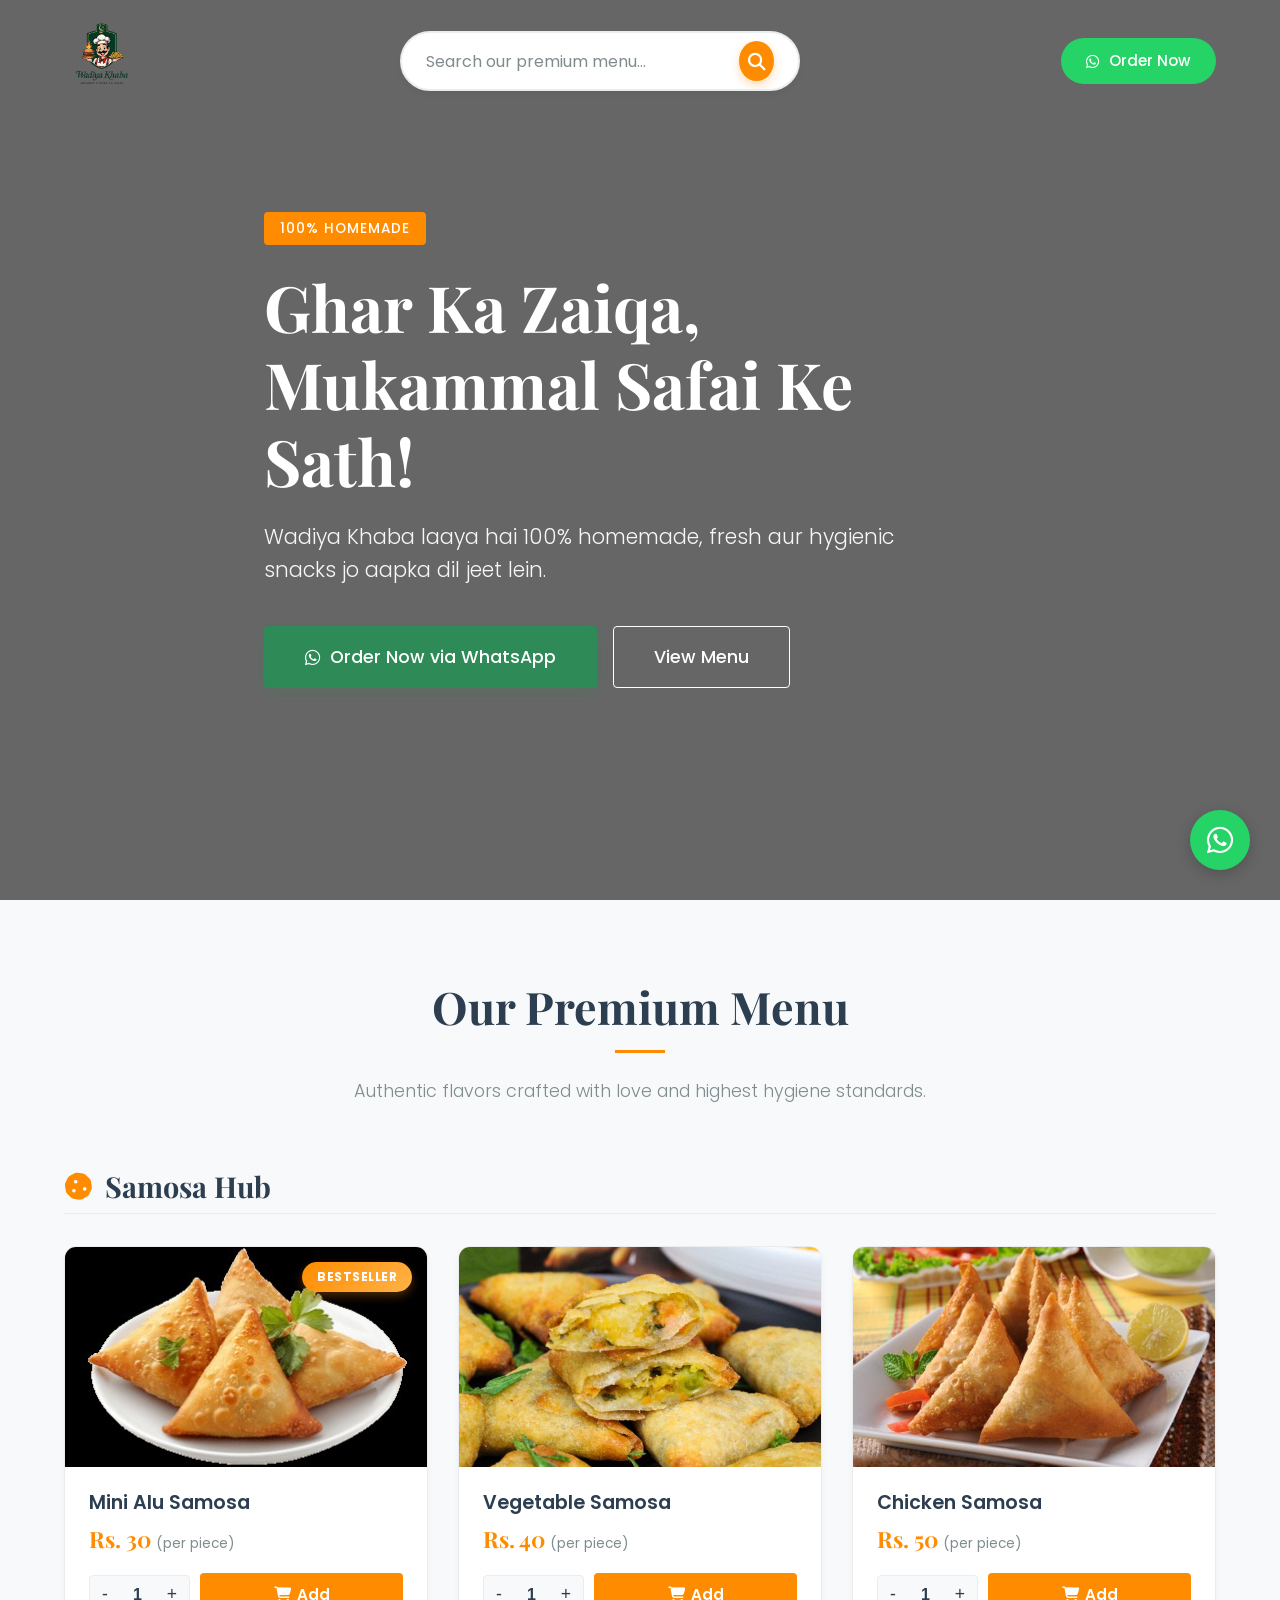
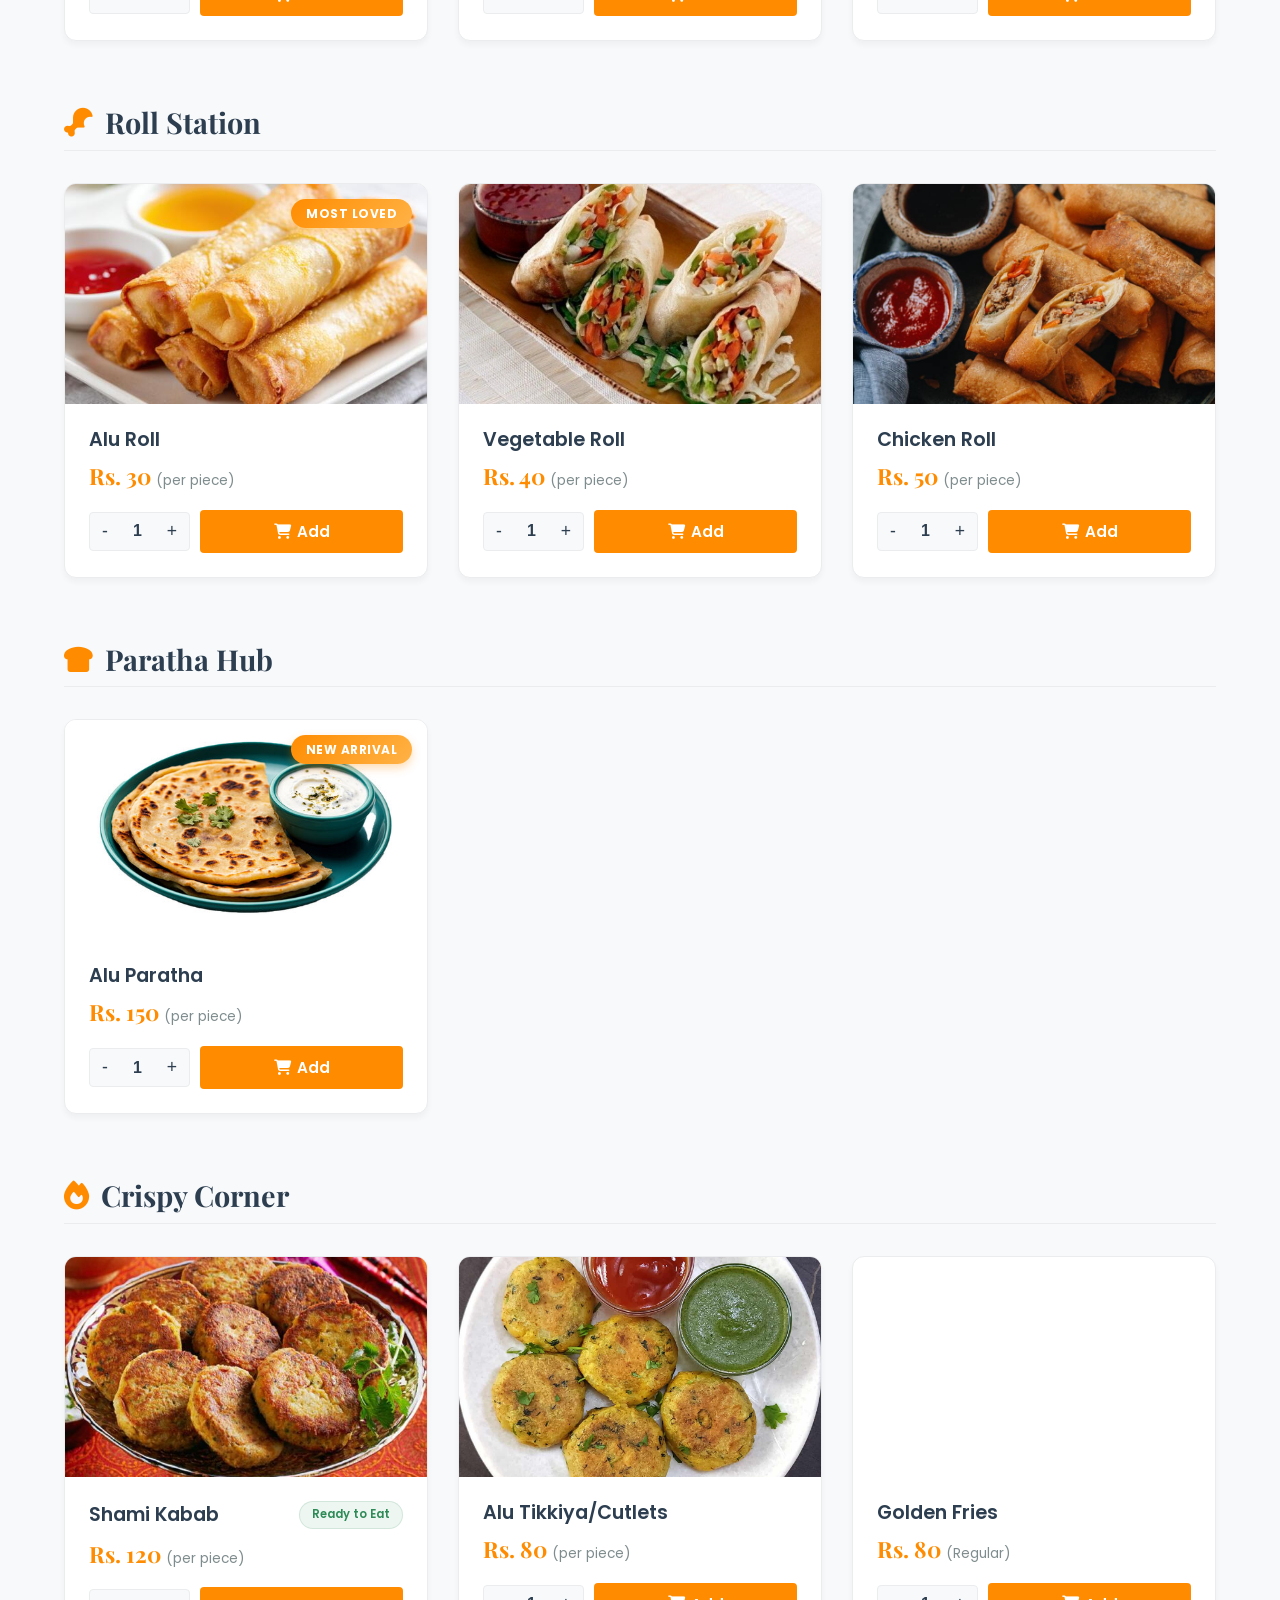
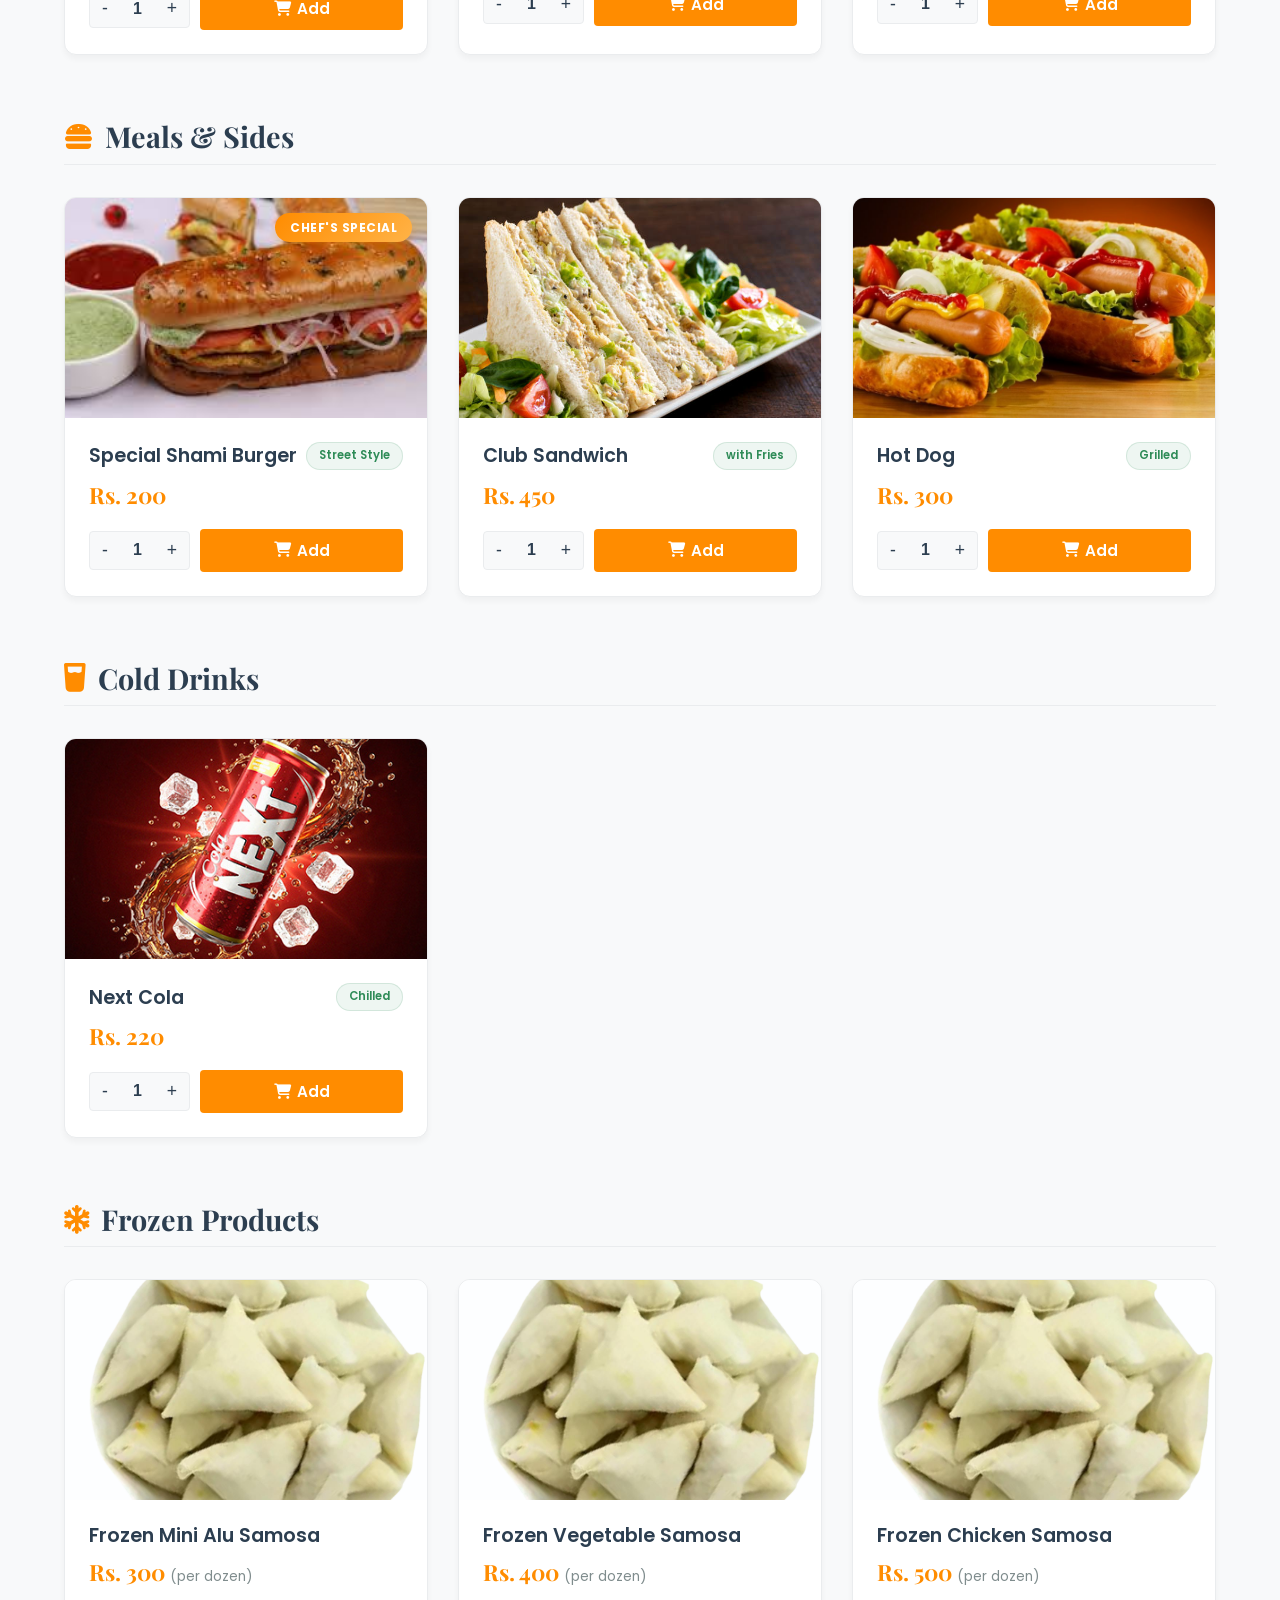
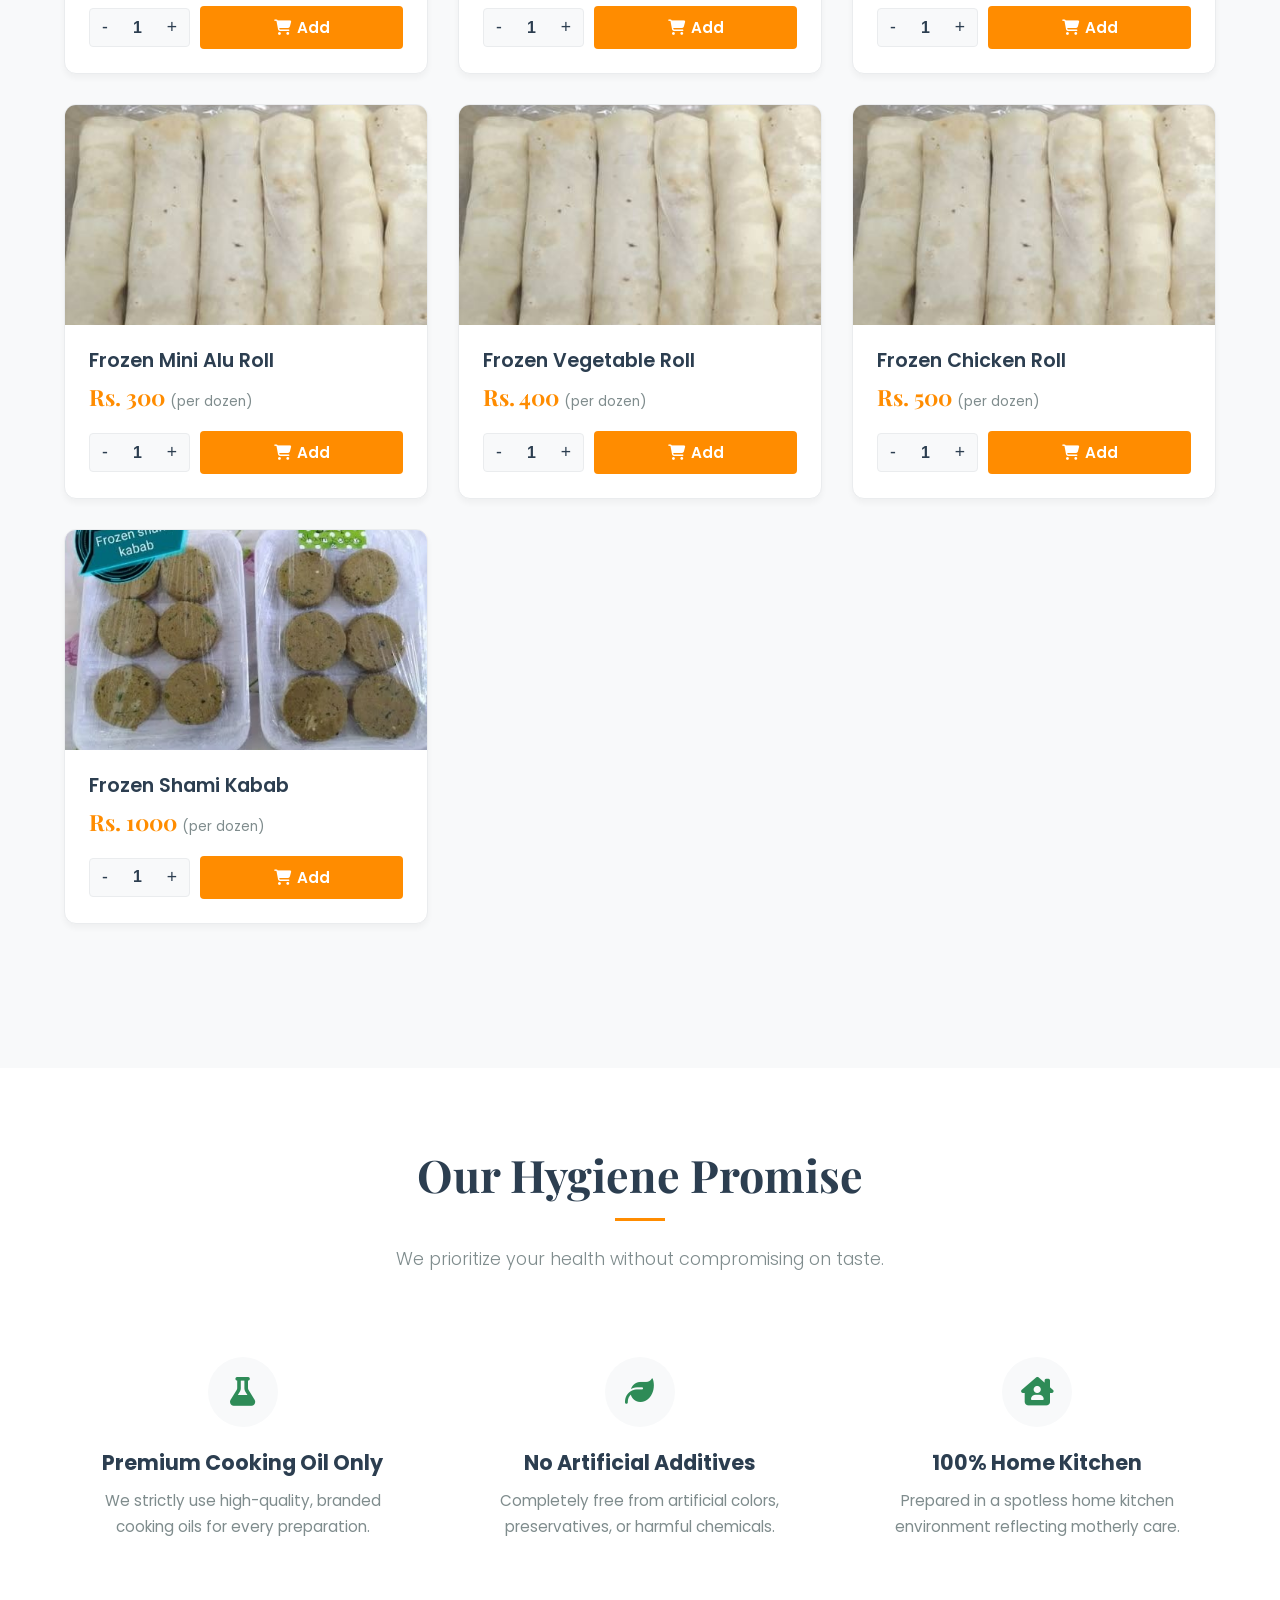
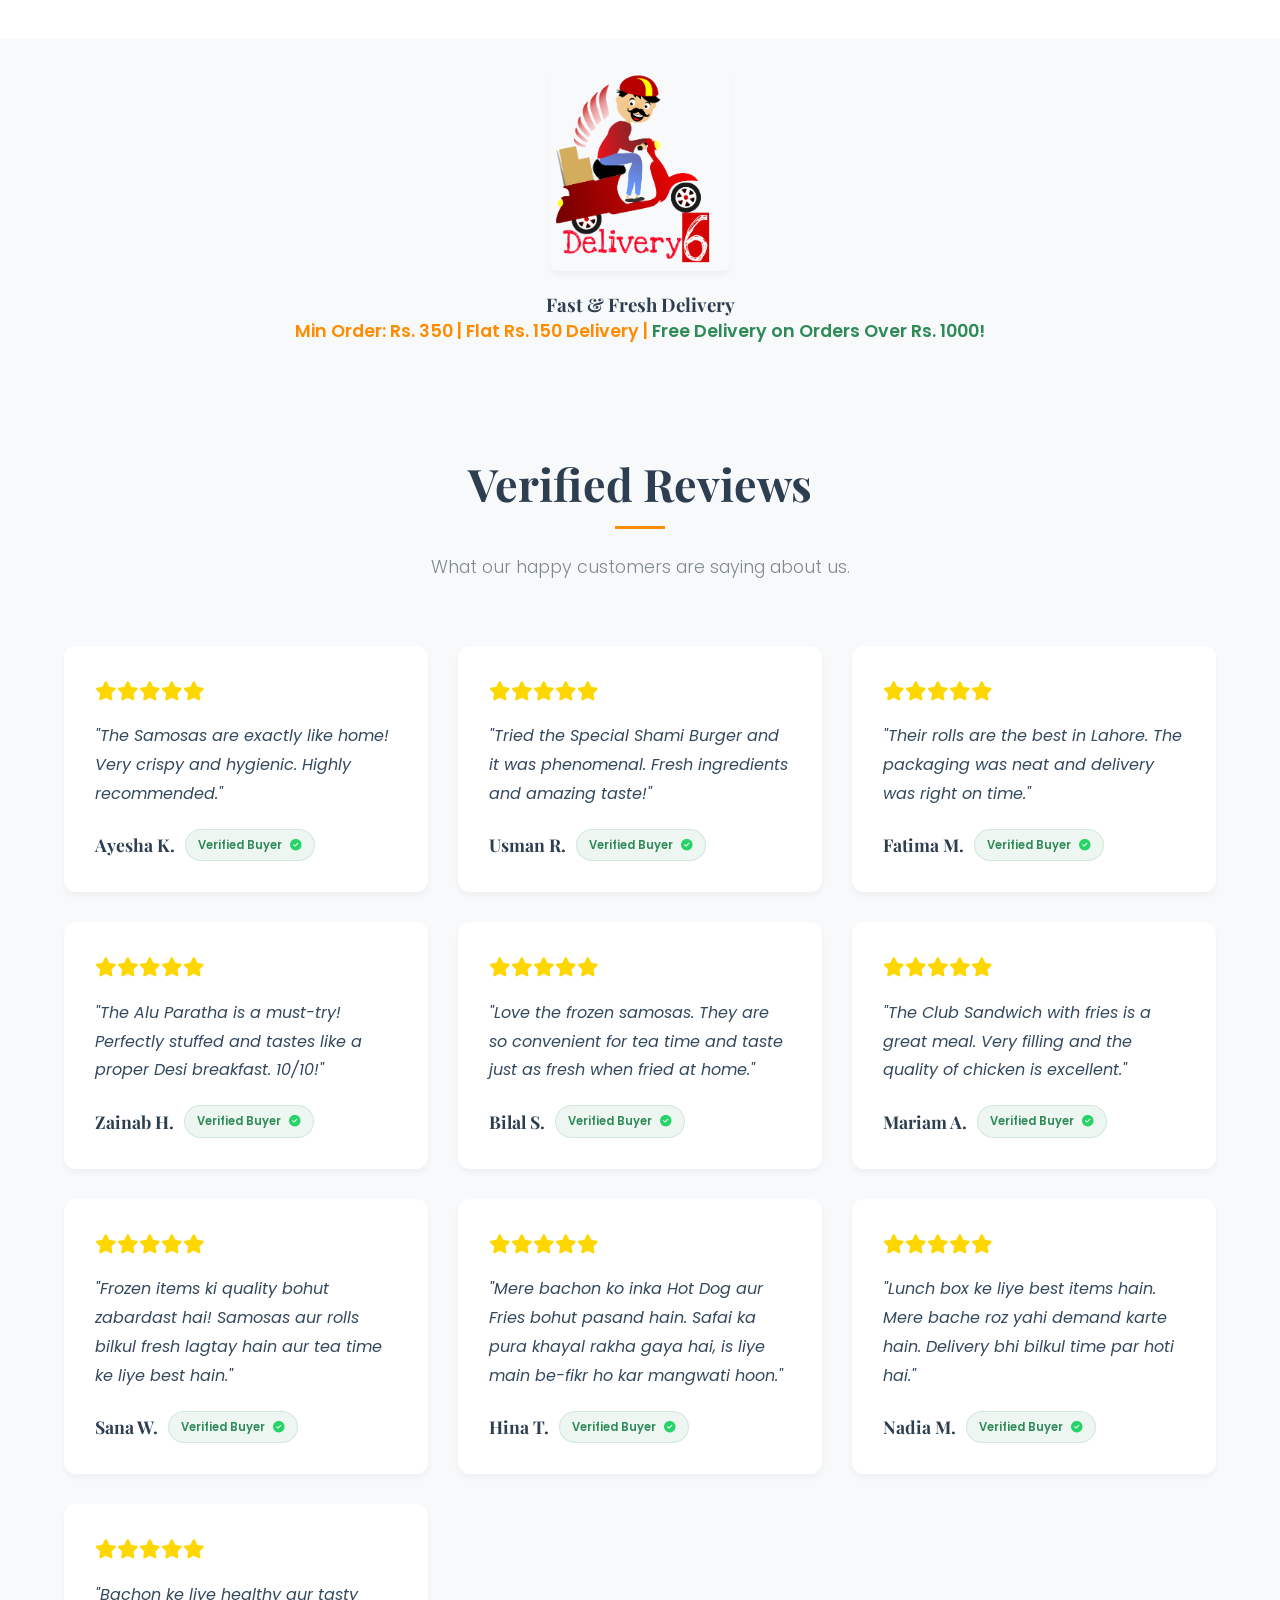
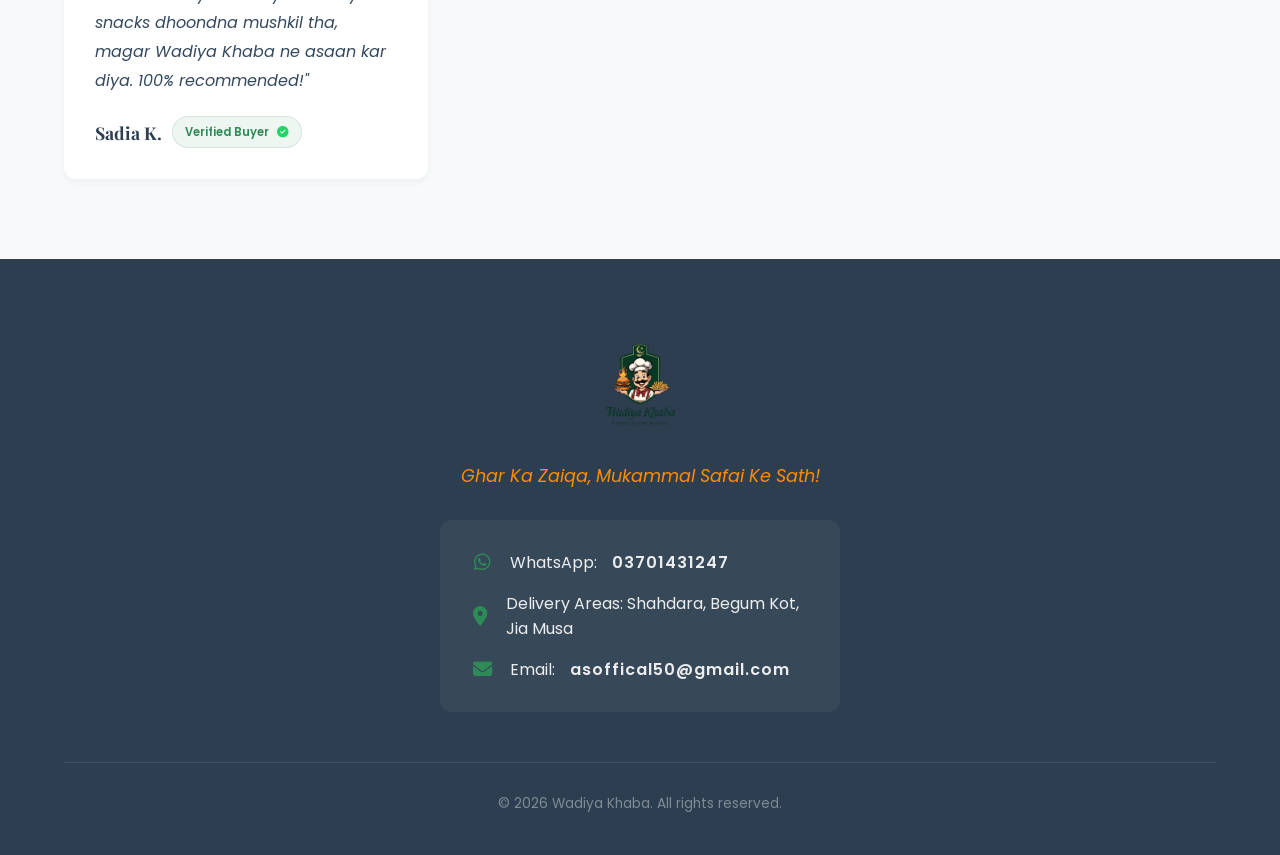
==== index.html @ 37c40127 "Ensure Cold Drinks section is correctly created in all index files" ====
<!DOCTYPE html>
<html lang="en">

<head>
    <meta charset="UTF-8">
    <meta name="viewport" content="width=device-width, initial-scale=1.0">
    <title>Wadiya Khaba - Home of Pure Taste</title>
    <meta name="description"
        content="Wadiya Khaba laaya hai 100% homemade, fresh aur hygienic snacks jo aapka dil jeet lein.">
    <!-- Google Fonts -->
    <link
        href="https://fonts.googleapis.com/css2?family=Playfair+Display:wght@600;700;800&family=Poppins:wght@300;400;500;600&display=swap"
        rel="stylesheet">
    <!-- FontAwesome for Icons -->
    <link rel="stylesheet" href="https://cdnjs.cloudflare.com/ajax/libs/font-awesome/6.4.0/css/all.min.css">
    <!-- Custom CSS -->
    <link rel="stylesheet" href="style.css">
</head>

<body>

    <!-- Header / Navbar -->
    <header class="navbar">
        <div class="container nav-content">
            <div class="logo">
                <!-- Using an img tag for the uploaded logo -->
                <img src="LOGO-removebg-preview.png" alt="Wadiya Khaba Logo" class="logo-img"
                    onerror="this.outerHTML='<h1>Wadiya Khaba</h1>';">
            </div>
            <!-- Professional Search Bar -->
            <form class="search-container" onsubmit="event.preventDefault(); handleSearchSubmit();">
                <input type="text" id="menu-search" placeholder="Search our premium menu..." onkeyup="searchMenu()"
                    required>
                <button type="submit" aria-label="Search and Notify"><i class="fa-solid fa-search"></i></button>
            </form>
            <a href="https://wa.me/923701431247" class="btn-primary nav-btn" target="_blank">
                <i class="fab fa-whatsapp"></i> Order Now
            </a>
        </div>
    </header>

    <!-- 1. Hero Section -->
    <section class="hero">
        <div class="hero-overlay"></div>
        <div class="container hero-content">
            <span class="badge">100% Homemade</span>
            <h1 class="hero-title">Ghar Ka Zaiqa,<br>Mukammal Safai Ke Sath!</h1>
            <p class="hero-subtitle">Wadiya Khaba laaya hai 100% homemade, fresh aur hygienic snacks jo aapka dil jeet
                lein.</p>
            <div class="hero-actions">
                <a href="https://wa.me/923701431247" class="btn-primary btn-large" target="_blank">
                    <i class="fab fa-whatsapp"></i> Order Now via WhatsApp
                </a>
                <a href="#menu" class="btn-secondary btn-large">View Menu</a>
            </div>
        </div>
    </section>

    <!-- 2. The Menu (Grid Style with Live Prices) -->
    <section id="menu" class="menu-section py-large bg-light">
        <div class="container">
            <div class="section-header text-center">
                <h2>Our Premium Menu</h2>
                <div class="divider"></div>
                <p>Authentic flavors crafted with love and highest hygiene standards.</p>
            </div>

            <!-- Samosa Hub -->
            <div class="menu-category">
                <h3 class="category-title"><i class="fa-solid fa-cookie"></i> Samosa Hub</h3>
                <div class="menu-grid">
                    <div class="menu-item-card">
                        <span class="premium-badge">Bestseller</span>
                        <div class="item-img" style="background-image: url('mini-alu-samosa.jpg');">
                        </div>
                        <div class="item-content">
                            <h4>Mini Alu Samosa</h4>
                            <p class="price">Rs. 30 <span class="unit">(per piece)</span></p>
                            <div class="cart-controls">
                                <div class="qty-bar">
                                    <button class="qty-btn" onclick="changeQty('mini-alu-samosa', -1)">-</button>
                                    <input type="text" id="qty-mini-alu-samosa" class="qty-input" value="1" readonly>
                                    <button class="qty-btn" onclick="changeQty('mini-alu-samosa', 1)">+</button>
                                </div>
                                <button class="add-to-cart-btn"
                                    onclick="addToCart('mini-alu-samosa', 'Mini Alu Samosa', 30)"><i
                                        class="fa-solid fa-cart-shopping"></i> Add</button>
                            </div>
                        </div>
                    </div>
                    <div class="menu-item-card">
                        <div class="item-img" style="background-image: url('vegetable-samosa.jpg');">
                        </div>
                        <div class="item-content">
                            <h4>Vegetable Samosa</h4>
                            <p class="price">Rs. 40 <span class="unit">(per piece)</span></p>
                            <div class="cart-controls">
                                <div class="qty-bar">
                                    <button class="qty-btn" onclick="changeQty('vegetable-samosa', -1)">-</button>
                                    <input type="text" id="qty-vegetable-samosa" class="qty-input" value="1" readonly>
                                    <button class="qty-btn" onclick="changeQty('vegetable-samosa', 1)">+</button>
                                </div>
                                <button class="add-to-cart-btn"
                                    onclick="addToCart('vegetable-samosa', 'Vegetable Samosa', 40)"><i
                                        class="fa-solid fa-cart-shopping"></i> Add</button>
                            </div>
                        </div>
                    </div>
                    <div class="menu-item-card">
                        <div class="item-img" style="background-image: url('chicken-samosa.jpg');">
                        </div>
                        <div class="item-content">
                            <h4>Chicken Samosa</h4>
                            <p class="price">Rs. 50 <span class="unit">(per piece)</span></p>
                            <div class="cart-controls">
                                <div class="qty-bar">
                                    <button class="qty-btn" onclick="changeQty('chicken-samosa', -1)">-</button>
                                    <input type="text" id="qty-chicken-samosa" class="qty-input" value="1" readonly>
                                    <button class="qty-btn" onclick="changeQty('chicken-samosa', 1)">+</button>
                                </div>
                                <button class="add-to-cart-btn"
                                    onclick="addToCart('chicken-samosa', 'Chicken Samosa', 50)"><i
                                        class="fa-solid fa-cart-shopping"></i> Add</button>
                            </div>
                        </div>
                    </div>
                </div>
            </div>

            <!-- Roll Station -->
            <div class="menu-category">
                <h3 class="category-title"><i class="fa-solid fa-drumstick-bite"></i> Roll Station</h3>
                <div class="menu-grid">
                    <div class="menu-item-card">
                        <span class="premium-badge">Most Loved</span>
                        <div class="item-img" style="background-image: url('Alu Roll.jpg');">
                        </div>
                        <div class="item-content">
                            <h4>Alu Roll</h4>
                            <p class="price">Rs. 30 <span class="unit">(per piece)</span></p>
                            <div class="cart-controls">
                                <div class="qty-bar">
                                    <button class="qty-btn" onclick="changeQty('alu-roll', -1)">-</button>
                                    <input type="text" id="qty-alu-roll" class="qty-input" value="1" readonly>
                                    <button class="qty-btn" onclick="changeQty('alu-roll', 1)">+</button>
                                </div>
                                <button class="add-to-cart-btn" onclick="addToCart('alu-roll', 'Alu Roll', 30)"><i
                                        class="fa-solid fa-cart-shopping"></i> Add</button>
                            </div>
                        </div>
                    </div>
                    <div class="menu-item-card">
                        <div class="item-img" style="background-image: url('vegetable-roll_9434.jpg');">
                        </div>
                        <div class="item-content">
                            <h4>Vegetable Roll</h4>
                            <p class="price">Rs. 40 <span class="unit">(per piece)</span></p>
                            <div class="cart-controls">
                                <div class="qty-bar">
                                    <button class="qty-btn" onclick="changeQty('vegetable-roll', -1)">-</button>
                                    <input type="text" id="qty-vegetable-roll" class="qty-input" value="1" readonly>
                                    <button class="qty-btn" onclick="changeQty('vegetable-roll', 1)">+</button>
                                </div>
                                <button class="add-to-cart-btn"
                                    onclick="addToCart('vegetable-roll', 'Vegetable Roll', 40)"><i
                                        class="fa-solid fa-cart-shopping"></i> Add</button>
                            </div>
                        </div>
                    </div>
                    <div class="menu-item-card">
                        <div class="item-img" style="background-image: url('230814_Chicken-Egg-Rolls_550.jpg');">
                        </div>
                        <div class="item-content">
                            <h4>Chicken Roll</h4>
                            <p class="price">Rs. 50 <span class="unit">(per piece)</span></p>
                            <div class="cart-controls">
                                <div class="qty-bar">
                                    <button class="qty-btn" onclick="changeQty('chicken-roll', -1)">-</button>
                                    <input type="text" id="qty-chicken-roll" class="qty-input" value="1" readonly>
                                    <button class="qty-btn" onclick="changeQty('chicken-roll', 1)">+</button>
                                </div>
                                <button class="add-to-cart-btn"
                                    onclick="addToCart('chicken-roll', 'Chicken Roll', 50)"><i
                                        class="fa-solid fa-cart-shopping"></i> Add</button>
                            </div>
                        </div>
                    </div>
                </div>
            </div>

            <!-- Paratha Hub -->
            <div class="menu-category">
                <h3 class="category-title"><i class="fa-solid fa-bread-slice"></i> Paratha Hub</h3>
                <div class="menu-grid">
                    <div class="menu-item-card">
                        <span class="premium-badge">New Arrival</span>
                        <div class="item-img" style="background-image: url('alu-paratha.jpg');">
                        </div>
                        <div class="item-content">
                            <h4>Alu Paratha</h4>
                            <p class="price">Rs. 150 <span class="unit">(per piece)</span></p>
                            <div class="cart-controls">
                                <div class="qty-bar">
                                    <button class="qty-btn" onclick="changeQty('alu-paratha', -1)">-</button>
                                    <input type="text" id="qty-alu-paratha" class="qty-input" value="1" readonly>
                                    <button class="qty-btn" onclick="changeQty('alu-paratha', 1)">+</button>
                                </div>
                                <button class="add-to-cart-btn"
                                    onclick="addToCart('alu-paratha', 'Alu Paratha', 150)"><i
                                        class="fa-solid fa-cart-shopping"></i> Add</button>
                            </div>
                        </div>
                    </div>
                </div>
            </div>

            <!-- Crispy Corner -->
            <div class="menu-category">
                <h3 class="category-title"><i class="fa-solid fa-fire"></i> Crispy Corner</h3>
                <div class="menu-grid">
                    <div class="menu-item-card">
                        <div class="item-img" style="background-image: url('Shammi.jpg');">
                        </div>
                        <div class="item-content">
                            <h4>Shami Kabab <span class="badge-small">Ready to Eat</span></h4>
                            <p class="price">Rs. 120 <span class="unit">(per piece)</span></p>
                            <div class="cart-controls">
                                <div class="qty-bar">
                                    <button class="qty-btn" onclick="changeQty('shami-kabab', -1)">-</button>
                                    <input type="text" id="qty-shami-kabab" class="qty-input" value="1" readonly>
                                    <button class="qty-btn" onclick="changeQty('shami-kabab', 1)">+</button>
                                </div>
                                <button class="add-to-cart-btn"
                                    onclick="addToCart('shami-kabab', 'Shami Kabab', 120)"><i
                                        class="fa-solid fa-cart-shopping"></i> Add</button>
                            </div>
                        </div>
                    </div>
                    <div class="menu-item-card">
                        <div class="item-img" style="background-image: url('aloo_tikki_potato_cutlet_recipe.jpg');">
                        </div>
                        <div class="item-content">
                            <h4>Alu Tikkiya/Cutlets</h4>
                            <p class="price">Rs. 80 <span class="unit">(per piece)</span></p>
                            <div class="cart-controls">
                                <div class="qty-bar">
                                    <button class="qty-btn" onclick="changeQty('alu-tikkiya', -1)">-</button>
                                    <input type="text" id="qty-alu-tikkiya" class="qty-input" value="1" readonly>
                                    <button class="qty-btn" onclick="changeQty('alu-tikkiya', 1)">+</button>
                                </div>
                                <button class="add-to-cart-btn" onclick="addToCart('alu-tikkiya', 'Alu Tikkiya', 80)"><i
                                        class="fa-solid fa-cart-shopping"></i> Add</button>
                            </div>
                        </div>
                    </div>
                    <div class="menu-item-card">
                        <div class="item-img"
                            style="background-image: url('https://images.unsplash.com/photo-1576107232684-1279f390859f?w=600&auto=format&fit=crop');">
                        </div>
                        <div class="item-content">
                            <h4>Golden Fries</h4>
                            <p class="price">Rs. 80 <span class="unit">(Regular)</span></p>
                            <div class="cart-controls">
                                <div class="qty-bar">
                                    <button class="qty-btn" onclick="changeQty('golden-fries', -1)">-</button>
                                    <input type="text" id="qty-golden-fries" class="qty-input" value="1" readonly>
                                    <button class="qty-btn" onclick="changeQty('golden-fries', 1)">+</button>
                                </div>
                                <button class="add-to-cart-btn"
                                    onclick="addToCart('golden-fries', 'Golden Fries', 80)"><i
                                        class="fa-solid fa-cart-shopping"></i> Add</button>
                            </div>
                        </div>
                    </div>
                </div>
            </div>

            <!-- Meals & Sides -->
            <div class="menu-category">
                <h3 class="category-title"><i class="fa-solid fa-hamburger"></i> Meals & Sides</h3>
                <div class="menu-grid">
                    <div class="menu-item-card">
                        <span class="premium-badge">Chef's Special</span>
                        <div class="item-img" style="background-image: url('images.jfif');">
                        </div>
                        <div class="item-content">
                            <h4>Special Shami Burger <span class="badge-small">Street Style</span></h4>
                            <p class="price">Rs. 200 <span class="unit"></span></p>
                            <div class="cart-controls">
                                <div class="qty-bar">
                                    <button class="qty-btn" onclick="changeQty('shami-burger', -1)">-</button>
                                    <input type="text" id="qty-shami-burger" class="qty-input" value="1" readonly>
                                    <button class="qty-btn" onclick="changeQty('shami-burger', 1)">+</button>
                                </div>
                                <button class="add-to-cart-btn"
                                    onclick="addToCart('shami-burger', 'Special Shami Burger', 200)"><i
                                        class="fa-solid fa-cart-shopping"></i> Add</button>
                            </div>
                        </div>
                    </div>
                    <div class="menu-item-card">
                        <div class="item-img" style="background-image: url('istockphoto-685523376-612x612.png');">
                        </div>
                        <div class="item-content">
                            <h4>Club Sandwich <span class="badge-small">with Fries</span></h4>
                            <p class="price">Rs. 450 <span class="unit"></span></p>
                            <div class="cart-controls">
                                <div class="qty-bar">
                                    <button class="qty-btn" onclick="changeQty('club-sandwich', -1)">-</button>
                                    <input type="text" id="qty-club-sandwich" class="qty-input" value="1" readonly>
                                    <button class="qty-btn" onclick="changeQty('club-sandwich', 1)">+</button>
                                </div>
                                <button class="add-to-cart-btn"
                                    onclick="addToCart('club-sandwich', 'Club Sandwich', 450)"><i
                                        class="fa-solid fa-cart-shopping"></i> Add</button>
                            </div>
                        </div>
                    </div>
                    <div class="menu-item-card">
                        <div class="item-img" style="background-image: url('hot_dog_preview.png');">
                        </div>
                        <div class="item-content">
                            <h4>Hot Dog <span class="badge-small">Grilled</span></h4>
                            <p class="price">Rs. 300 <span class="unit"></span></p>
                            <div class="cart-controls">
                                <div class="qty-bar">
                                    <button class="qty-btn" onclick="changeQty('hot-dog', -1)">-</button>
                                    <input type="text" id="qty-hot-dog" class="qty-input" value="1" readonly>
                                    <button class="qty-btn" onclick="changeQty('hot-dog', 1)">+</button>
                                </div>
                                <button class="add-to-cart-btn" onclick="addToCart('hot-dog', 'Hot Dog', 300)"><i
                                        class="fa-solid fa-cart-shopping"></i> Add</button>
                            </div>
                        </div>
                    </div>
                </div>
            </div>

            <!-- Cold Drinks Section -->
            <div class="menu-category">
                <h3 class="category-title"><i class="fa-solid fa-glass-water"></i> Cold Drinks</h3>
                <div class="menu-grid">
                    <div class="menu-item-card">
                        <div class="item-img"
                            style="background-image: url('450c6b233460363.Y3JvcCwyMDQ4LDE2MDEsMCwyMjM.jpg');">
                        </div>
                        <div class="item-content">
                            <h4>Next Cola <span class="badge-small">Chilled</span></h4>
                            <p class="price">Rs. 220 <span class="unit"></span></p>
                            <div class="cart-controls">
                                <div class="qty-bar">
                                    <button class="qty-btn" onclick="changeQty('next-cola', -1)">-</button>
                                    <input type="text" id="qty-next-cola" class="qty-input" value="1" readonly>
                                    <button class="qty-btn" onclick="changeQty('next-cola', 1)">+</button>
                                </div>
                                <button class="add-to-cart-btn" onclick="addToCart('next-cola', 'Next Cola', 220)"><i
                                        class="fa-solid fa-cart-shopping"></i> Add</button>
                            </div>
                        </div>
                    </div>
                </div>
            </div>

            <!-- Frozen Products -->
            <div class="menu-category">
                <h3 class="category-title"><i class="fa-solid fa-snowflake"></i> Frozen Products</h3>
                <div class="menu-grid">
                    <!-- Frozen Samosas -->
                    <div class="menu-item-card">
                        <div class="item-img" style="background-image: url('frozen-samosa.png');"></div>
                        <div class="item-content">
                            <h4>Frozen Mini Alu Samosa</h4>
                            <p class="price">Rs. 300 <span class="unit">(per dozen)</span></p>
                            <div class="cart-controls">
                                <div class="qty-bar">
                                    <button class="qty-btn" onclick="changeQty('frozen-alu-samosa', -1)">-</button>
                                    <input type="text" id="qty-frozen-alu-samosa" class="qty-input" value="1" readonly>
                                    <button class="qty-btn" onclick="changeQty('frozen-alu-samosa', 1)">+</button>
                                </div>
                                <button class="add-to-cart-btn"
                                    onclick="addToCart('frozen-alu-samosa', 'Frozen Mini Alu Samosa (12pcs)', 300)"><i
                                        class="fa-solid fa-cart-shopping"></i> Add</button>
                            </div>
                        </div>
                    </div>
                    <div class="menu-item-card">
                        <div class="item-img" style="background-image: url('frozen-samosa.png');"></div>
                        <div class="item-content">
                            <h4>Frozen Vegetable Samosa</h4>
                            <p class="price">Rs. 400 <span class="unit">(per dozen)</span></p>
                            <div class="cart-controls">
                                <div class="qty-bar">
                                    <button class="qty-btn" onclick="changeQty('frozen-veg-samosa', -1)">-</button>
                                    <input type="text" id="qty-frozen-veg-samosa" class="qty-input" value="1" readonly>
                                    <button class="qty-btn" onclick="changeQty('frozen-veg-samosa', 1)">+</button>
                                </div>
                                <button class="add-to-cart-btn"
                                    onclick="addToCart('frozen-veg-samosa', 'Frozen Veg Samosa (12pcs)', 400)"><i
                                        class="fa-solid fa-cart-shopping"></i> Add</button>
                            </div>
                        </div>
                    </div>
                    <div class="menu-item-card">
                        <div class="item-img" style="background-image: url('frozen-samosa.png');"></div>
                        <div class="item-content">
                            <h4>Frozen Chicken Samosa</h4>
                            <p class="price">Rs. 500 <span class="unit">(per dozen)</span></p>
                            <div class="cart-controls">
                                <div class="qty-bar">
                                    <button class="qty-btn" onclick="changeQty('frozen-chk-samosa', -1)">-</button>
                                    <input type="text" id="qty-frozen-chk-samosa" class="qty-input" value="1" readonly>
                                    <button class="qty-btn" onclick="changeQty('frozen-chk-samosa', 1)">+</button>
                                </div>
                                <button class="add-to-cart-btn"
                                    onclick="addToCart('frozen-chk-samosa', 'Frozen Chicken Samosa (12pcs)', 500)"><i
                                        class="fa-solid fa-cart-shopping"></i> Add</button>
                            </div>
                        </div>
                    </div>
                    <!-- Frozen Rolls -->
                    <div class="menu-item-card">
                        <div class="item-img" style="background-image: url('frozen-roll.jpg');"></div>
                        <div class="item-content">
                            <h4>Frozen Mini Alu Roll</h4>
                            <p class="price">Rs. 300 <span class="unit">(per dozen)</span></p>
                            <div class="cart-controls">
                                <div class="qty-bar">
                                    <button class="qty-btn" onclick="changeQty('frozen-alu-roll', -1)">-</button>
                                    <input type="text" id="qty-frozen-alu-roll" class="qty-input" value="1" readonly>
                                    <button class="qty-btn" onclick="changeQty('frozen-alu-roll', 1)">+</button>
                                </div>
                                <button class="add-to-cart-btn"
                                    onclick="addToCart('frozen-alu-roll', 'Frozen Mini Alu Roll (12pcs)', 300)"><i
                                        class="fa-solid fa-cart-shopping"></i> Add</button>
                            </div>
                        </div>
                    </div>
                    <div class="menu-item-card">
                        <div class="item-img" style="background-image: url('frozen-roll.jpg');"></div>
                        <div class="item-content">
                            <h4>Frozen Vegetable Roll</h4>
                            <p class="price">Rs. 400 <span class="unit">(per dozen)</span></p>
                            <div class="cart-controls">
                                <div class="qty-bar">
                                    <button class="qty-btn" onclick="changeQty('frozen-veg-roll', -1)">-</button>
                                    <input type="text" id="qty-frozen-veg-roll" class="qty-input" value="1" readonly>
                                    <button class="qty-btn" onclick="changeQty('frozen-veg-roll', 1)">+</button>
                                </div>
                                <button class="add-to-cart-btn"
                                    onclick="addToCart('frozen-veg-roll', 'Frozen Veg Roll (12pcs)', 400)"><i
                                        class="fa-solid fa-cart-shopping"></i> Add</button>
                            </div>
                        </div>
                    </div>
                    <div class="menu-item-card">
                        <div class="item-img" style="background-image: url('frozen-roll.jpg');"></div>
                        <div class="item-content">
                            <h4>Frozen Chicken Roll</h4>
                            <p class="price">Rs. 500 <span class="unit">(per dozen)</span></p>
                            <div class="cart-controls">
                                <div class="qty-bar">
                                    <button class="qty-btn" onclick="changeQty('frozen-chk-roll', -1)">-</button>
                                    <input type="text" id="qty-frozen-chk-roll" class="qty-input" value="1" readonly>
                                    <button class="qty-btn" onclick="changeQty('frozen-chk-roll', 1)">+</button>
                                </div>
                                <button class="add-to-cart-btn"
                                    onclick="addToCart('frozen-chk-roll', 'Frozen Chicken Roll (12pcs)', 500)"><i
                                        class="fa-solid fa-cart-shopping"></i> Add</button>
                            </div>
                        </div>
                    </div>
                    <!-- Frozen Shami -->
                    <div class="menu-item-card">
                        <div class="item-img" style="background-image: url('frozen-shami.jpg');"></div>
                        <div class="item-content">
                            <h4>Frozen Shami Kabab</h4>
                            <p class="price">Rs. 1000 <span class="unit">(per dozen)</span></p>
                            <div class="cart-controls">
                                <div class="qty-bar">
                                    <button class="qty-btn" onclick="changeQty('frozen-shami', -1)">-</button>
                                    <input type="text" id="qty-frozen-shami" class="qty-input" value="1" readonly>
                                    <button class="qty-btn" onclick="changeQty('frozen-shami', 1)">+</button>
                                </div>
                                <button class="add-to-cart-btn"
                                    onclick="addToCart('frozen-shami', 'Frozen Shami (12pcs)', 1000)"><i
                                        class="fa-solid fa-cart-shopping"></i> Add</button>
                            </div>
                        </div>
                    </div>
                </div>
            </div>

        </div>
    </section>

    <!-- 3. Our Hygiene Promise -->
    <section class="promise-section py-large">
        <div class="container">
            <div class="section-header text-center">
                <h2>Our Hygiene Promise</h2>
                <div class="divider"></div>
                <p>We prioritize your health without compromising on taste.</p>
            </div>

            <div class="features-grid">
                <div class="feature-card">
                    <div class="icon-wrapper">
                        <i class="fa-solid fa-flask"></i>
                    </div>
                    <h3>Premium Cooking Oil Only</h3>
                    <p>We strictly use high-quality, branded cooking oils for every preparation.</p>
                </div>

                <div class="feature-card">
                    <div class="icon-wrapper">
                        <i class="fa-solid fa-leaf"></i>
                    </div>
                    <h3>No Artificial Additives</h3>
                    <p>Completely free from artificial colors, preservatives, or harmful chemicals.</p>
                </div>

                <div class="feature-card">
                    <div class="icon-wrapper">
                        <i class="fa-solid fa-house-chimney-user"></i>
                    </div>
                    <h3>100% Home Kitchen</h3>
                    <p>Prepared in a spotless home kitchen environment reflecting motherly care.</p>
                </div>
            </div>
        </div>
        </div>
    </section>

    <!-- 4. Delivery Policy Banner -->
    <section class="delivery-banner" style="text-align: center; padding: 2rem 0; background: var(--light);">
        <div class="container">
            <img src="delivery6-logo2.png" alt="Delivery Information"
                style="max-width: 100%; max-height: 200px; border-radius: 8px; box-shadow: var(--shadow-sm);">
            <h3 style="margin-top: 15px; color: var(--dark); font-family: var(--font-heading);">Fast & Fresh Delivery
            </h3>
            <p style="color: var(--primary); font-weight: 600; font-size: 1.1rem;">Min Order: Rs. 350 | Flat Rs. 150
                Delivery | <span style="color: var(--accent);">Free Delivery on Orders Over Rs. 1000!</span></p>
        </div>
    </section>

    <!-- 5. Customer Reviews -->
    <section class="reviews-section py-large bg-light">
        <div class="container">
            <div class="section-header text-center">
                <h2>Verified Reviews</h2>
                <div class="divider"></div>
                <p>What our happy customers are saying about us.</p>
            </div>

            <div class="reviews-grid">
                <div class="review-card">
                    <div class="review-stars">
                        <i class="fa-solid fa-star"></i><i class="fa-solid fa-star"></i><i
                            class="fa-solid fa-star"></i><i class="fa-solid fa-star"></i><i
                            class="fa-solid fa-star"></i>
                    </div>
                    <p class="review-text">"The Samosas are exactly like home! Very crispy and hygienic. Highly
                        recommended."</p>
                    <div class="reviewer">
                        <h4>Ayesha K.</h4>
                        <span class="badge-small">Verified Buyer <i class="fa-solid fa-check-circle"></i></span>
                    </div>
                </div>
                <div class="review-card">
                    <div class="review-stars">
                        <i class="fa-solid fa-star"></i><i class="fa-solid fa-star"></i><i
                            class="fa-solid fa-star"></i><i class="fa-solid fa-star"></i><i
                            class="fa-solid fa-star"></i>
                    </div>
                    <p class="review-text">"Tried the Special Shami Burger and it was phenomenal. Fresh ingredients and
                        amazing taste!"</p>
                    <div class="reviewer">
                        <h4>Usman R.</h4>
                        <span class="badge-small">Verified Buyer <i class="fa-solid fa-check-circle"></i></span>
                    </div>
                </div>
                <div class="review-card">
                    <div class="review-stars">
                        <i class="fa-solid fa-star"></i><i class="fa-solid fa-star"></i><i
                            class="fa-solid fa-star"></i><i class="fa-solid fa-star"></i><i
                            class="fa-solid fa-star"></i>
                    </div>
                    <p class="review-text">"Their rolls are the best in Lahore. The packaging was neat and delivery was
                        right on time."</p>
                    <div class="reviewer">
                        <h4>Fatima M.</h4>
                        <span class="badge-small">Verified Buyer <i class="fa-solid fa-check-circle"></i></span>
                    </div>
                </div>
                <!-- New Review 1: Alu Paratha -->
                <div class="review-card">
                    <div class="review-stars">
                        <i class="fa-solid fa-star"></i><i class="fa-solid fa-star"></i><i
                            class="fa-solid fa-star"></i><i class="fa-solid fa-star"></i><i
                            class="fa-solid fa-star"></i>
                    </div>
                    <p class="review-text">"The Alu Paratha is a must-try! Perfectly stuffed and tastes like a proper
                        Desi breakfast. 10/10!"</p>
                    <div class="reviewer">
                        <h4>Zainab H.</h4>
                        <span class="badge-small">Verified Buyer <i class="fa-solid fa-check-circle"></i></span>
                    </div>
                </div>
                <!-- New Review 2: Frozen Products -->
                <div class="review-card">
                    <div class="review-stars">
                        <i class="fa-solid fa-star"></i><i class="fa-solid fa-star"></i><i
                            class="fa-solid fa-star"></i><i class="fa-solid fa-star"></i><i
                            class="fa-solid fa-star"></i>
                    </div>
                    <p class="review-text">"Love the frozen samosas. They are so convenient for tea time and taste just
                        as fresh when fried at home."</p>
                    <div class="reviewer">
                        <h4>Bilal S.</h4>
                        <span class="badge-small">Verified Buyer <i class="fa-solid fa-check-circle"></i></span>
                    </div>
                </div>
                <!-- New Review 3: Club Sandwich -->
                <div class="review-card">
                    <div class="review-stars">
                        <i class="fa-solid fa-star"></i><i class="fa-solid fa-star"></i><i
                            class="fa-solid fa-star"></i><i class="fa-solid fa-star"></i><i
                            class="fa-solid fa-star"></i>
                    </div>
                    <p class="review-text">"The Club Sandwich with fries is a great meal. Very filling and the quality
                        of chicken is excellent."</p>
                    <div class="reviewer">
                        <h4>Mariam A.</h4>
                        <span class="badge-small">Verified Buyer <i class="fa-solid fa-check-circle"></i></span>
                    </div>
                </div>
                <!-- New Review 4: Frozen Items -->
                <div class="review-card">
                    <div class="review-stars">
                        <i class="fa-solid fa-star"></i><i class="fa-solid fa-star"></i><i
                            class="fa-solid fa-star"></i><i class="fa-solid fa-star"></i><i
                            class="fa-solid fa-star"></i>
                    </div>
                    <p class="review-text">"Frozen items ki quality bohut zabardast hai! Samosas aur rolls bilkul fresh
                        lagtay hain aur tea time ke liye best hain."</p>
                    <div class="reviewer">
                        <h4>Sana W.</h4>
                        <span class="badge-small">Verified Buyer <i class="fa-solid fa-check-circle"></i></span>
                    </div>
                </div>
                <!-- New Review 5: Kids Favorite -->
                <div class="review-card">
                    <div class="review-stars">
                        <i class="fa-solid fa-star"></i><i class="fa-solid fa-star"></i><i
                            class="fa-solid fa-star"></i><i class="fa-solid fa-star"></i><i
                            class="fa-solid fa-star"></i>
                    </div>
                    <p class="review-text">"Mere bachon ko inka Hot Dog aur Fries bohut pasand hain. Safai ka pura
                        khayal rakha gaya hai, is liye main be-fikr ho kar mangwati hoon."</p>
                    <div class="reviewer">
                        <h4>Hina T.</h4>
                        <span class="badge-small">Verified Buyer <i class="fa-solid fa-check-circle"></i></span>
                    </div>
                </div>
                <!-- New Review 6: School Lunch -->
                <div class="review-card">
                    <div class="review-stars">
                        <i class="fa-solid fa-star"></i><i class="fa-solid fa-star"></i><i
                            class="fa-solid fa-star"></i><i class="fa-solid fa-star"></i><i
                            class="fa-solid fa-star"></i>
                    </div>
                    <p class="review-text">"Lunch box ke liye best items hain. Mere bache roz yahi demand karte hain.
                        Delivery bhi bilkul time par hoti hai."</p>
                    <div class="reviewer">
                        <h4>Nadia M.</h4>
                        <span class="badge-small">Verified Buyer <i class="fa-solid fa-check-circle"></i></span>
                    </div>
                </div>
                <!-- New Review 7: Healthy Snack -->
                <div class="review-card">
                    <div class="review-stars">
                        <i class="fa-solid fa-star"></i><i class="fa-solid fa-star"></i><i
                            class="fa-solid fa-star"></i><i class="fa-solid fa-star"></i><i
                            class="fa-solid fa-star"></i>
                    </div>
                    <p class="review-text">"Bachon ke liye healthy aur tasty snacks dhoondna mushkil tha, magar Wadiya
                        Khaba ne asaan kar diya. 100% recommended!"</p>
                    <div class="reviewer">
                        <h4>Sadia K.</h4>
                        <span class="badge-small">Verified Buyer <i class="fa-solid fa-check-circle"></i></span>
                    </div>
                </div>
            </div>
        </div>
    </section>

    <!-- Footer -->
    <footer class="footer">
        <div class="container text-center">
            <!-- Using an img tag for the uploaded logo in footer too -->
            <img src="LOGO-removebg-preview.png" alt="Wadiya Khaba Logo" class="footer-logo"
                onerror="this.outerHTML='<h3 class=\'footer-brand\'>Wadiya Khaba</h3>';">
            <p class="footer-tagline">Ghar Ka Zaiqa, Mukammal Safai Ke Sath!</p>

            <div class="contact-info mt-4">
                <p><i class="fab fa-whatsapp"></i> WhatsApp: <a href="https://wa.me/923701431247"
                        class="footer-link">03701431247</a></p>
                <p><i class="fa-solid fa-location-dot"></i> Delivery Areas: Shahdara, Begum Kot, Jia Musa</p>
                <p><i class="fa-solid fa-envelope"></i> Email: <a href="mailto:asoffical50@gmail.com"
                        class="footer-link">asoffical50@gmail.com</a></p>
            </div>

            <p class="copyright mt-4">&copy; 2026 Wadiya Khaba. All rights reserved.</p>
        </div>
    </footer>

    <!-- Floating WhatsApp Button -->
    <a href="https://wa.me/923701431247" class="float-wa" target="_blank" title="Order on WhatsApp">
        <i class="fab fa-whatsapp my-float"></i>
    </a>

    <!-- Floating Cart Bar -->
    <div id="cart-floating-bar" class="cart-floating-bar" style="display: none;" onclick="toggleCart()">
        <div class="cart-info">
            <i class="fa-solid fa-cart-shopping"></i>
            <span id="cart-count">0 Items</span>
            <span class="cart-divider">|</span>
            <span id="cart-total" class="cart-total-price">Rs. 0</span>
        </div>
        <button class="btn-view-cart">View Cart <i class="fa-solid fa-chevron-up"></i></button>
    </div>

    <!-- Cart Drawer -->
    <div id="cart-overlay" class="cart-overlay" onclick="toggleCart()"></div>
    <div id="cart-drawer" class="cart-drawer">
        <div class="cart-drawer-header">
            <h3>Your Cart</h3>
            <button class="close-cart" onclick="toggleCart()">&times;</button>
        </div>
        <div id="cart-items-container" class="cart-items-container">
            <!-- Items will be injected here -->
            <p class="empty-cart-msg">Your cart is empty.</p>
        </div>
        <div class="cart-drawer-footer">
            <div class="cart-summary">
                <div class="summary-line">
                    <span>Subtotal:</span>
                    <span id="drawer-subtotal">Rs. 0</span>
                </div>
                <div class="summary-line">
                    <span>Delivery Charge:</span>
                    <span id="drawer-delivery">Rs. 0</span>
                </div>
                <div class="summary-line total">
                    <span>Grand Total:</span>
                    <span id="drawer-total">Rs. 0</span>
                </div>
            </div>
            <button class="btn-checkout-final" onclick="checkoutWhatsApp()">
                Checkout on WhatsApp <i class="fab fa-whatsapp"></i>
            </button>
        </div>
    </div>

    <!-- Interactive JS -->
    <script src="script.js"></script>
</body>

</html>
---- style.css ----
/* ==================================
   VARIABLES & DESIGN TOKENS
================================== */
:root {
    /* Updated Colors */
    --primary: #FF8C00;
    /* Soft Orange */
    --primary-hover: #e67e00;
    --accent: #2E8B57;
    /* Leaf Green */
    --accent-hover: #267347;

    --dark: #2C3E50;
    --text-main: #34495E;
    --text-muted: #7F8C8D;

    --light: #F8F9FA;
    --white: #FFFFFF;
    --border: #EAECEE;

    /* Typography */
    --font-heading: 'Playfair Display', serif;
    --font-body: 'Poppins', sans-serif;

    /* Spacing */
    --sp-xs: 0.5rem;
    --sp-sm: 1rem;
    --sp-md: 2rem;
    --sp-lg: 5rem;

    /* Effects - Minimalist */
    --shadow-sm: 0 4px 6px rgba(0, 0, 0, 0.04);
    --shadow-md: 0 10px 20px rgba(0, 0, 0, 0.06);
    --shadow-hover: 0 15px 30px rgba(46, 139, 87, 0.1);
    --transition: all 0.3s cubic-bezier(0.25, 0.8, 0.25, 1);
    --radius-sm: 8px;
    --radius-md: 12px;
}

/* ==================================
   RESET & GLOBAL
================================== */
* {
    margin: 0;
    padding: 0;
    box-sizing: border-box;
}

html {
    scroll-behavior: smooth;
}

body {
    font-family: var(--font-body);
    font-size: 16px;
    line-height: 1.6;
    color: var(--text-main);
    background-color: var(--white);
    overflow-x: hidden;
}

h1,
h2,
h3,
h4,
h5,
h6 {
    font-family: var(--font-heading);
    color: var(--dark);
    line-height: 1.2;
}

a {
    text-decoration: none;
    color: inherit;
    transition: var(--transition);
}

.container {
    max-width: 1200px;
    margin: 0 auto;
    padding: 0 24px;
}

.text-center {
    text-align: center;
}

.mt-4 {
    margin-top: 2rem;
}

.py-large {
    padding: var(--sp-lg) 0;
}

.bg-light {
    background-color: var(--light);
}

/* Buttons */
.btn-primary,
.btn-secondary {
    display: inline-flex;
    align-items: center;
    justify-content: center;
    gap: 10px;
    padding: 14px 32px;
    border-radius: 4px;
    /* Minimalist modern sharp edges */
    font-weight: 500;
    font-size: 1rem;
    cursor: pointer;
    transition: var(--transition);
    border: 1px solid transparent;
}

.btn-primary {
    background-color: var(--accent);
    color: var(--white);
    box-shadow: 0 4px 15px rgba(46, 139, 87, 0.2);
}

.btn-primary:hover {
    background-color: var(--accent-hover);
    transform: translateY(-2px);
    box-shadow: 0 6px 20px rgba(46, 139, 87, 0.3);
    color: var(--white);
}

.btn-secondary {
    background-color: transparent;
    color: var(--white);
    border-color: var(--white);
}

.btn-secondary:hover {
    background-color: var(--white);
    color: var(--dark);
}

.btn-large {
    padding: 16px 40px;
    font-size: 1.1rem;
}

/* Section Common */
.section-header {
    margin-bottom: 4rem;
}

.section-header h2 {
    font-size: 2.8rem;
    margin-bottom: 1rem;
    color: var(--dark);
}

.divider {
    height: 3px;
    width: 50px;
    background-color: var(--primary);
    margin: 0 auto 1.5rem auto;
}

.section-header p {
    color: var(--text-muted);
    font-size: 1.1rem;
    max-width: 600px;
    margin: 0 auto;
    font-weight: 300;
}

/* ==================================
   HEADER / NAVBAR
================================== */
.navbar {
    position: fixed;
    top: 0;
    left: 0;
    width: 100%;
    z-index: 1000;
    padding: 20px 0;
    transition: var(--transition);
    background-color: transparent;
}

.navbar.scrolled {
    background-color: rgba(255, 255, 255, 0.98);
    padding: 12px 0;
    box-shadow: var(--shadow-sm);
}

.nav-content {
    display: flex;
    justify-content: space-between;
    align-items: center;
    flex-wrap: wrap;
}

.logo-img {
    height: 75px;
    object-fit: contain;
    transition: var(--transition);
}

.navbar.scrolled .logo-img {
    height: 60px;
}

/* Fallback heading if image fails */
.logo h1 {
    font-size: 1.8rem;
    color: var(--white);
    transition: color 0.3s;
}

.navbar.scrolled .logo h1 {
    color: var(--accent);
}

.nav-btn {
    padding: 10px 24px;
    font-size: 0.95rem;
    border-radius: 50px;
    /* Pill shape for navbar */
    background: #25D366;
    /* Standard WA green overriding primary */
    box-shadow: none;
}

.nav-btn:hover {
    background: #1fae51;
}

/* ==================================
   1. HERO SECTION
================================== */
.hero {
    position: relative;
    height: 100vh;
    min-height: 500px;
    display: flex;
    align-items: center;
    background-image: url('https://images.unsplash.com/photo-1541592106381-b31e9677c0e5?q=80&w=2000&auto=format&fit=crop');
    background-size: cover;
    background-position: center;
    background-attachment: fixed;
}

.hero-overlay {
    position: absolute;
    top: 0;
    left: 0;
    right: 0;
    bottom: 0;
    background: rgba(0, 0, 0, 0.6);
}

.hero-content {
    position: relative;
    z-index: 1;
    max-width: 800px;
    color: var(--white);
}

.badge {
    display: inline-block;
    padding: 6px 16px;
    background-color: var(--primary);
    color: var(--white);
    border-radius: 4px;
    font-weight: 500;
    font-size: 0.85rem;
    margin-bottom: 24px;
    text-transform: uppercase;
    letter-spacing: 1px;
}

.hero-title {
    font-size: 4rem;
    color: var(--white);
    margin-bottom: 20px;
}

.hero-subtitle {
    font-size: 1.3rem;
    margin-bottom: 40px;
    opacity: 0.95;
    max-width: 650px;
    font-weight: 300;
}

.hero-actions {
    display: flex;
    gap: 16px;
    flex-wrap: wrap;
}

/* ==================================
   2. MENU SECTION (Minimalist Grid)
================================== */
.menu-category {
    margin-bottom: 4rem;
}

.category-title {
    font-size: 1.8rem;
    color: var(--dark);
    margin-bottom: 2rem;
    display: flex;
    align-items: center;
    gap: 12px;
    border-bottom: 1px solid var(--border);
    padding-bottom: 10px;
}

.category-title i {
    color: var(--primary);
}

.menu-grid {
    display: grid;
    grid-template-columns: repeat(auto-fill, minmax(300px, 1fr));
    gap: 30px;
}

.menu-item-card {
    background: var(--white);
    border-radius: var(--radius-md);
    overflow: hidden;
    box-shadow: var(--shadow-sm);
    transition: all 0.4s cubic-bezier(0.165, 0.84, 0.44, 1);
    border: 1px solid var(--border);
    position: relative;
}

.menu-item-card:hover {
    transform: translateY(-8px);
    box-shadow: 0 20px 40px rgba(0, 0, 0, 0.08);
    border-color: var(--primary);
}

.item-img {
    height: 220px;
    background-size: cover;
    background-position: center;
    position: relative;
    transition: var(--transition);
}

.menu-item-card:hover .item-img {
    transform: scale(1.05);
}

.item-content {
    padding: 24px;
}

.item-content h4 {
    font-size: 1.2rem;
    font-family: var(--font-body);
    font-weight: 600;
    color: var(--dark);
    margin-bottom: 8px;
    display: flex;
    justify-content: space-between;
    align-items: center;
}

.badge-small {
    font-size: 0.72rem;
    background: rgba(46, 139, 87, 0.08);
    color: var(--accent);
    padding: 6px 12px;
    border-radius: 50px;
    font-weight: 600;
    border: 1px solid rgba(46, 139, 87, 0.15);
}

.premium-badge {
    position: absolute;
    top: 15px;
    right: 15px;
    background: linear-gradient(135deg, var(--primary), #FFB347);
    color: white;
    padding: 5px 15px;
    border-radius: 50px;
    font-size: 0.75rem;
    font-weight: 700;
    z-index: 10;
    box-shadow: 0 4px 10px rgba(255, 140, 0, 0.3);
    text-transform: uppercase;
    letter-spacing: 0.5px;
    animation: pulse-glow 2s infinite;
}

@keyframes pulse-glow {
    0% {
        box-shadow: 0 0 0 0 rgba(255, 140, 0, 0.4);
    }

    70% {
        box-shadow: 0 0 0 10px rgba(255, 140, 0, 0);
    }

    100% {
        box-shadow: 0 0 0 0 rgba(255, 140, 0, 0);
    }
}

.price {
    font-family: var(--font-heading);
    font-size: 1.4rem;
    color: var(--primary);
    font-weight: 700;
}

.price .unit {
    font-family: var(--font-body);
    font-size: 0.85rem;
    color: var(--text-muted);
    font-weight: 400;
}

/* ==================================
   3. HYGIENE PROMISE
================================== */
.promise-section {
    background-color: var(--white);
}

.features-grid {
    display: grid;
    grid-template-columns: repeat(auto-fit, minmax(300px, 1fr));
    gap: 40px;
}

.feature-card {
    text-align: center;
    padding: 20px;
}

.icon-wrapper {
    width: 70px;
    height: 70px;
    background: var(--light);
    color: var(--accent);
    border-radius: 50%;
    display: flex;
    align-items: center;
    justify-content: center;
    font-size: 1.8rem;
    margin: 0 auto 24px auto;
    transition: var(--transition);
}

.feature-card:hover .icon-wrapper {
    background: var(--accent);
    color: var(--white);
    transform: scale(1.1);
}

.feature-card h3 {
    font-size: 1.3rem;
    margin-bottom: 12px;
    font-family: var(--font-body);
}

.feature-card p {
    color: var(--text-muted);
    font-size: 0.95rem;
    line-height: 1.7;
}

/* ==================================
   FOOTER
================================== */
.footer {
    background: var(--dark);
    color: var(--white);
    padding: 80px 0 40px;
}

.footer-logo {
    height: 100px;
    object-fit: contain;
    margin-bottom: 15px;
}

.footer-brand {
    font-size: 2.2rem;
    color: var(--white);
    margin-bottom: 15px;
}

.footer-tagline {
    color: var(--primary);
    font-style: italic;
    font-size: 1.1rem;
    margin-bottom: 30px;
}

.contact-info {
    max-width: 400px;
    margin: 0 auto;
    text-align: left;
    background: rgba(255, 255, 255, 0.05);
    padding: 30px;
    border-radius: var(--radius-md);
}

.contact-info p {
    margin-bottom: 15px;
    display: flex;
    align-items: center;
    gap: 15px;
    color: rgba(255, 255, 255, 0.9);
}

.contact-info p:last-child {
    margin-bottom: 0;
}

.contact-info i {
    color: var(--accent);
    font-size: 1.2rem;
    width: 25px;
    text-align: center;
}

.footer-link {
    font-weight: 600;
    letter-spacing: 1px;
}

.footer-link:hover {
    color: var(--primary);
}

.copyright {
    font-size: 0.85rem;
    color: rgba(255, 255, 255, 0.4);
    border-top: 1px solid rgba(255, 255, 255, 0.1);
    padding-top: 30px;
    margin-top: 50px;
}

/* ==================================
   FLOATING WHATSAPP BUTTON
================================== */
.float-wa {
    position: fixed;
    width: 60px;
    height: 60px;
    bottom: 30px;
    right: 30px;
    background-color: #25d366;
    color: #FFF;
    border-radius: 50px;
    text-align: center;
    font-size: 30px;
    box-shadow: 0px 4px 15px rgba(0, 0, 0, 0.2);
    z-index: 1000;
    transition: var(--transition);
    display: flex;
    align-items: center;
    justify-content: center;
}

.float-wa:hover {
    background-color: #128C7E;
    transform: translateY(-5px) scale(1.05);
    box-shadow: 0px 8px 25px rgba(37, 211, 102, 0.4);
    color: var(--white);
}

/* ==================================
   RESPONSIVE
================================== */
@media (max-width: 768px) {
    .container {
        padding: 0 16px;
    }

    .py-large {
        padding: 3.5rem 0;
    }

    .hero-title {
        font-size: 2.6rem;
        line-height: 1.2;
    }

    .hero-subtitle {
        font-size: 1.1rem;
        margin-bottom: 30px;
    }

    .navbar {
        padding: 15px 0;
    }

    .navbar.scrolled {
        padding: 10px 0;
    }

    .logo-img {
        max-width: 130px;
        height: 45px;
    }

    .navbar.scrolled .logo-img {
        height: 38px;
    }

    .nav-btn {
        padding: 8px 16px;
        font-size: 0.85rem;
    }

    .section-header {
        margin-bottom: 2.5rem;
    }

    .section-header h2 {
        font-size: 2.2rem;
    }

    .category-title {
        font-size: 1.5rem;
        margin-bottom: 1.5rem;
    }

    .menu-grid {
        grid-template-columns: repeat(auto-fill, minmax(260px, 1fr));
        gap: 20px;
    }

    .item-img {
        height: 180px;
    }

    .search-container {
        flex: 1 1 100%;
        order: 3;
        margin: 15px 0 0 0;
    }
}

@media (max-width: 480px) {
    .hero-title {
        font-size: 2.1rem;
    }

    .hero-actions {
        flex-direction: column;
        width: 100%;
    }

    .hero-actions .btn-large {
        width: 100%;
        padding: 14px 24px;
        font-size: 1rem;
    }

    .float-wa {
        width: 50px;
        height: 50px;
        bottom: 85px;
        /* Adjust to stay above mobile cart bar */
        right: 15px;
        font-size: 24px;
    }

    .contact-info {
        padding: 20px;
    }

    .item-content {
        padding: 16px;
    }

    .price {
        font-size: 1.2rem;
    }

    .qty-btn {
        padding: 6px 10px;
    }

    .add-to-cart-btn {
        padding: 8px 12px;
        font-size: 0.85rem;
    }
}

/* ==================================
   CART & QUANTITY CONTROLS
================================== */
.cart-controls {
    display: flex;
    align-items: center;
    justify-content: space-between;
    margin-top: 15px;
    gap: 10px;
}

.qty-bar {
    display: flex;
    align-items: center;
    background: var(--light);
    border-radius: 4px;
    border: 1px solid var(--border);
    overflow: hidden;
}

.qty-btn {
    background: transparent;
    border: none;
    padding: 8px 12px;
    font-size: 1.1rem;
    color: var(--dark);
    cursor: pointer;
    transition: var(--transition);
}

.qty-btn:hover {
    background: var(--border);
    color: var(--primary);
}

.qty-input {
    width: 35px;
    text-align: center;
    border: none;
    background: transparent;
    font-size: 1rem;
    font-weight: 600;
    color: var(--dark);
    outline: none;
    appearance: textfield;
    -moz-appearance: textfield;
}

.add-to-cart-btn {
    flex: 1;
    background: var(--primary);
    color: var(--white);
    border: none;
    padding: 10px 15px;
    border-radius: 4px;
    font-family: var(--font-body);
    font-weight: 600;
    font-size: 0.95rem;
    cursor: pointer;
    transition: var(--transition);
    display: flex;
    align-items: center;
    justify-content: center;
    gap: 6px;
}

.add-to-cart-btn:hover {
    background: var(--primary-hover);
    transform: translateY(-2px);
    box-shadow: 0 4px 10px rgba(255, 140, 0, 0.3);
}

.cart-floating-bar {
    position: fixed;
    bottom: 20px;
    left: 50%;
    transform: translateX(-50%) translateY(150%);
    width: 90%;
    max-width: 800px;
    background: var(--dark);
    color: var(--white);
    padding: 12px 25px;
    display: flex;
    justify-content: space-between;
    align-items: center;
    box-shadow: 0 10px 30px rgba(0, 0, 0, 0.3);
    z-index: 1001;
    border-radius: 50px;
    transition: transform 0.4s cubic-bezier(0.175, 0.885, 0.32, 1.275);
    cursor: pointer;
}

.cart-floating-bar[style*="display: flex"],
.cart-floating-bar[style*="display:flex"] {
    transform: translateX(-50%) translateY(0);
}

.cart-info {
    display: flex;
    align-items: center;
    gap: 15px;
    font-size: 1.1rem;
    font-family: var(--font-body);
}

.cart-info i {
    color: var(--primary);
    font-size: 1.3rem;
}

.cart-divider {
    color: rgba(255, 255, 255, 0.3);
}

.cart-total-price {
    font-weight: 700;
    font-family: var(--font-heading);
    color: var(--primary);
    font-size: 1.3rem;
}

.btn-view-cart {
    background: var(--primary);
    color: #FFF;
    border: none;
    padding: 8px 20px;
    border-radius: 50px;
    font-weight: 600;
    font-size: 0.95rem;
    cursor: pointer;
    display: flex;
    align-items: center;
    gap: 8px;
    transition: var(--transition);
}

.btn-view-cart:hover {
    background: var(--primary-hover);
    transform: scale(1.05);
}

/* Cart Drawer Styles */
.cart-overlay {
    position: fixed;
    top: 0;
    left: 0;
    width: 100%;
    height: 100%;
    background: rgba(0, 0, 0, 0.7);
    backdrop-filter: blur(4px);
    z-index: 2000;
    display: none;
    opacity: 0;
    transition: opacity 0.3s ease;
}

.cart-overlay.active {
    display: block;
    opacity: 1;
}

.cart-drawer {
    position: fixed;
    top: 0;
    right: -100%;
    width: 100%;
    max-width: 450px;
    height: 100%;
    background: var(--white);
    z-index: 2001;
    box-shadow: -10px 0 40px rgba(0, 0, 0, 0.2);
    display: flex;
    flex-direction: column;
    transition: right 0.4s cubic-bezier(0.165, 0.84, 0.44, 1);
}

.cart-drawer.active {
    right: 0;
}

.cart-drawer-header {
    padding: 24px;
    border-bottom: 1px solid var(--border);
    display: flex;
    justify-content: space-between;
    align-items: center;
}

.cart-drawer-header h3 {
    font-size: 1.5rem;
    margin: 0;
}

.close-cart {
    background: transparent;
    border: none;
    font-size: 2rem;
    color: var(--text-muted);
    cursor: pointer;
    line-height: 1;
}

.cart-items-container {
    flex: 1;
    overflow-y: auto;
    padding: 24px;
}

.cart-item {
    display: flex;
    gap: 15px;
    margin-bottom: 20px;
    padding-bottom: 20px;
    border-bottom: 1px solid var(--border);
    align-items: center;
}

.cart-item-info {
    flex: 1;
}

.cart-item-info h5 {
    font-family: var(--font-body);
    font-size: 1rem;
    margin-bottom: 5px;
    color: var(--dark);
}

.cart-item-price {
    color: var(--primary);
    font-weight: 600;
    font-size: 0.9rem;
}

.cart-item-controls {
    display: flex;
    align-items: center;
    gap: 12px;
}

.qty-mini-bar {
    display: flex;
    align-items: center;
    background: var(--light);
    border-radius: 4px;
    border: 1px solid var(--border);
}

.qty-mini-btn {
    background: transparent;
    border: none;
    padding: 4px 8px;
    cursor: pointer;
    color: var(--dark);
}

.qty-mini-input {
    width: 30px;
    text-align: center;
    border: none;
    background: transparent;
    font-weight: 600;
    font-size: 0.85rem;
}

.remove-item {
    color: #E74C3C;
    background: transparent;
    border: none;
    cursor: pointer;
    font-size: 1.1rem;
    transition: var(--transition);
}

.remove-item:hover {
    transform: scale(1.2);
}

.cart-drawer-footer {
    padding: 24px;
    background: var(--light);
    border-top: 1px solid var(--border);
}

.cart-summary {
    margin-bottom: 20px;
}

.summary-line {
    display: flex;
    justify-content: space-between;
    margin-bottom: 8px;
    color: var(--text-main);
}

.summary-line.total {
    margin-top: 15px;
    padding-top: 15px;
    border-top: 2px solid var(--border);
    font-weight: 700;
    font-size: 1.2rem;
    color: var(--dark);
}

.btn-checkout-final {
    width: 100%;
    background: #25D366;
    color: white;
    border: none;
    padding: 16px;
    border-radius: var(--radius-md);
    font-weight: 600;
    font-size: 1.1rem;
    cursor: pointer;
    display: flex;
    align-items: center;
    justify-content: center;
    gap: 10px;
    transition: var(--transition);
}

.btn-checkout-final:hover {
    background: #128C7E;
    transform: translateY(-2px);
    box-shadow: 0 10px 20px rgba(37, 211, 102, 0.3);
}

.empty-cart-msg {
    text-align: center;
    color: var(--text-muted);
    margin-top: 50px;
    font-style: italic;
}

@media (max-width: 768px) {
    .cart-floating-bar {
        padding: 10px 15px;
        bottom: 15px;
    }

    .cart-info {
        font-size: 0.9rem;
        gap: 8px;
    }

    .cart-total-price {
        font-size: 1.1rem;
    }

    .btn-view-cart {
        padding: 6px 14px;
        font-size: 0.85rem;
    }

    .cart-drawer {
        max-width: 100%;
    }
}

/* ==================================
   SEARCH BAR (PROFESSIONAL & PREMIUM)
================================== */
.search-container {
    display: flex;
    align-items: center;
    background: var(--white);
    border-radius: 50px;
    padding: 8px 24px;
    border: 2px solid var(--border);
    flex: 0 1 400px;
    margin: 0 20px;
    transition: all 0.4s cubic-bezier(0.175, 0.885, 0.32, 1.275);
    box-shadow: var(--shadow-sm);
    position: relative;
    overflow: hidden;
}

.search-container::before {
    content: '';
    position: absolute;
    top: 0;
    left: 0;
    right: 0;
    bottom: 0;
    pointer-events: none;
    border-radius: 50px;
    opacity: 0;
    transition: opacity 0.4s ease;
    box-shadow: inset 0 0 0 2px var(--primary);
}

.search-container:hover {
    box-shadow: 0 8px 25px rgba(255, 140, 0, 0.15);
    transform: translateY(-2px);
    border-color: rgba(255, 140, 0, 0.3);
}

.search-container:focus-within {
    border-color: transparent;
    transform: translateY(-2px);
    box-shadow: 0 10px 30px rgba(46, 139, 87, 0.15);
}

.search-container:focus-within::before {
    opacity: 1;
    box-shadow: inset 0 0 0 2px var(--accent);
}

.search-container input {
    border: none;
    background: transparent;
    outline: none;
    padding: 6px 0;
    width: 100%;
    font-size: 1rem;
    color: var(--dark);
    font-family: var(--font-body);
    font-weight: 500;
}

.search-container input::placeholder {
    color: var(--text-muted);
    font-weight: 400;
    transition: opacity 0.3s ease;
}

.search-container input:focus::placeholder {
    opacity: 0.5;
}

.search-container button {
    background: var(--primary);
    border: none;
    color: var(--white);
    cursor: pointer;
    font-size: 1.1rem;
    width: 40px;
    height: 40px;
    border-radius: 50%;
    display: flex;
    align-items: center;
    justify-content: center;
    transition: var(--transition);
    margin-left: 10px;
    box-shadow: 0 4px 10px rgba(255, 140, 0, 0.3);
}

.search-container button:hover {
    background: var(--accent);
    transform: scale(1.1) rotate(5deg);
    box-shadow: 0 6px 15px rgba(46, 139, 87, 0.4);
}

@media (max-width: 768px) {
    .search-container {
        order: 3;
        flex: 1 1 100%;
        margin: 15px 0 5px 0;
    }
}

/* ==================================
   REVIEWS SECTION
================================== */
.reviews-grid {
    display: grid;
    grid-template-columns: repeat(auto-fit, minmax(300px, 1fr));
    gap: 30px;
}

.review-card {
    background: var(--white);
    padding: 30px;
    border-radius: var(--radius-md);
    box-shadow: var(--shadow-sm);
    transition: var(--transition);
    border: 1px solid transparent;
}

.review-card:hover {
    transform: translateY(-5px);
    box-shadow: var(--shadow-md);
    border-color: var(--border);
}

.review-stars {
    color: #FFD700;
    font-size: 1.2rem;
    margin-bottom: 15px;
}

.review-text {
    font-style: italic;
    color: var(--text-main);
    margin-bottom: 20px;
    line-height: 1.8;
}

.reviewer {
    display: flex;
    align-items: center;
    gap: 10px;
}

.reviewer h4 {
    font-size: 1.1rem;
    margin: 0;
}

.reviewer .fa-check-circle {
    color: #25D366;
    margin-left: 5px;
}

/* ==================================
   NOTIFICATIONS & TOASTS
================================== */
.toast-message {
    position: fixed;
    top: 25px;
    right: 25px;
    background: var(--dark);
    color: var(--white);
    padding: 16px 28px;
    border-radius: var(--radius-sm);
    box-shadow: 0 10px 30px rgba(0, 0, 0, 0.2);
    display: flex;
    align-items: center;
    gap: 15px;
    z-index: 9999;
    transform: translateX(150%);
    transition: transform 0.4s cubic-bezier(0.175, 0.885, 0.32, 1.275);
    font-weight: 500;
    font-size: 1.05rem;
    border-left: 5px solid var(--accent);
}

.toast-message.show {
    transform: translateX(0);
}

.toast-message i {
    color: var(--accent);
    font-size: 1.5rem;
}

.no-result-msg {
    text-align: center;
    padding: 50px 20px;
    background: var(--white);
    border-radius: var(--radius-md);
    box-shadow: 0 4px 15px rgba(0, 0, 0, 0.05);
    margin: 40px auto;
    max-width: 600px;
    border: 1px dashed var(--border);
}

.no-result-msg i {
    font-size: 3.5rem;
    color: var(--text-muted);
    margin-bottom: 20px;
}

.no-result-msg p {
    font-size: 1.3rem;
    color: var(--text-main);
    font-family: var(--font-body);
}

.no-result-msg strong {
    color: var(--primary);
}
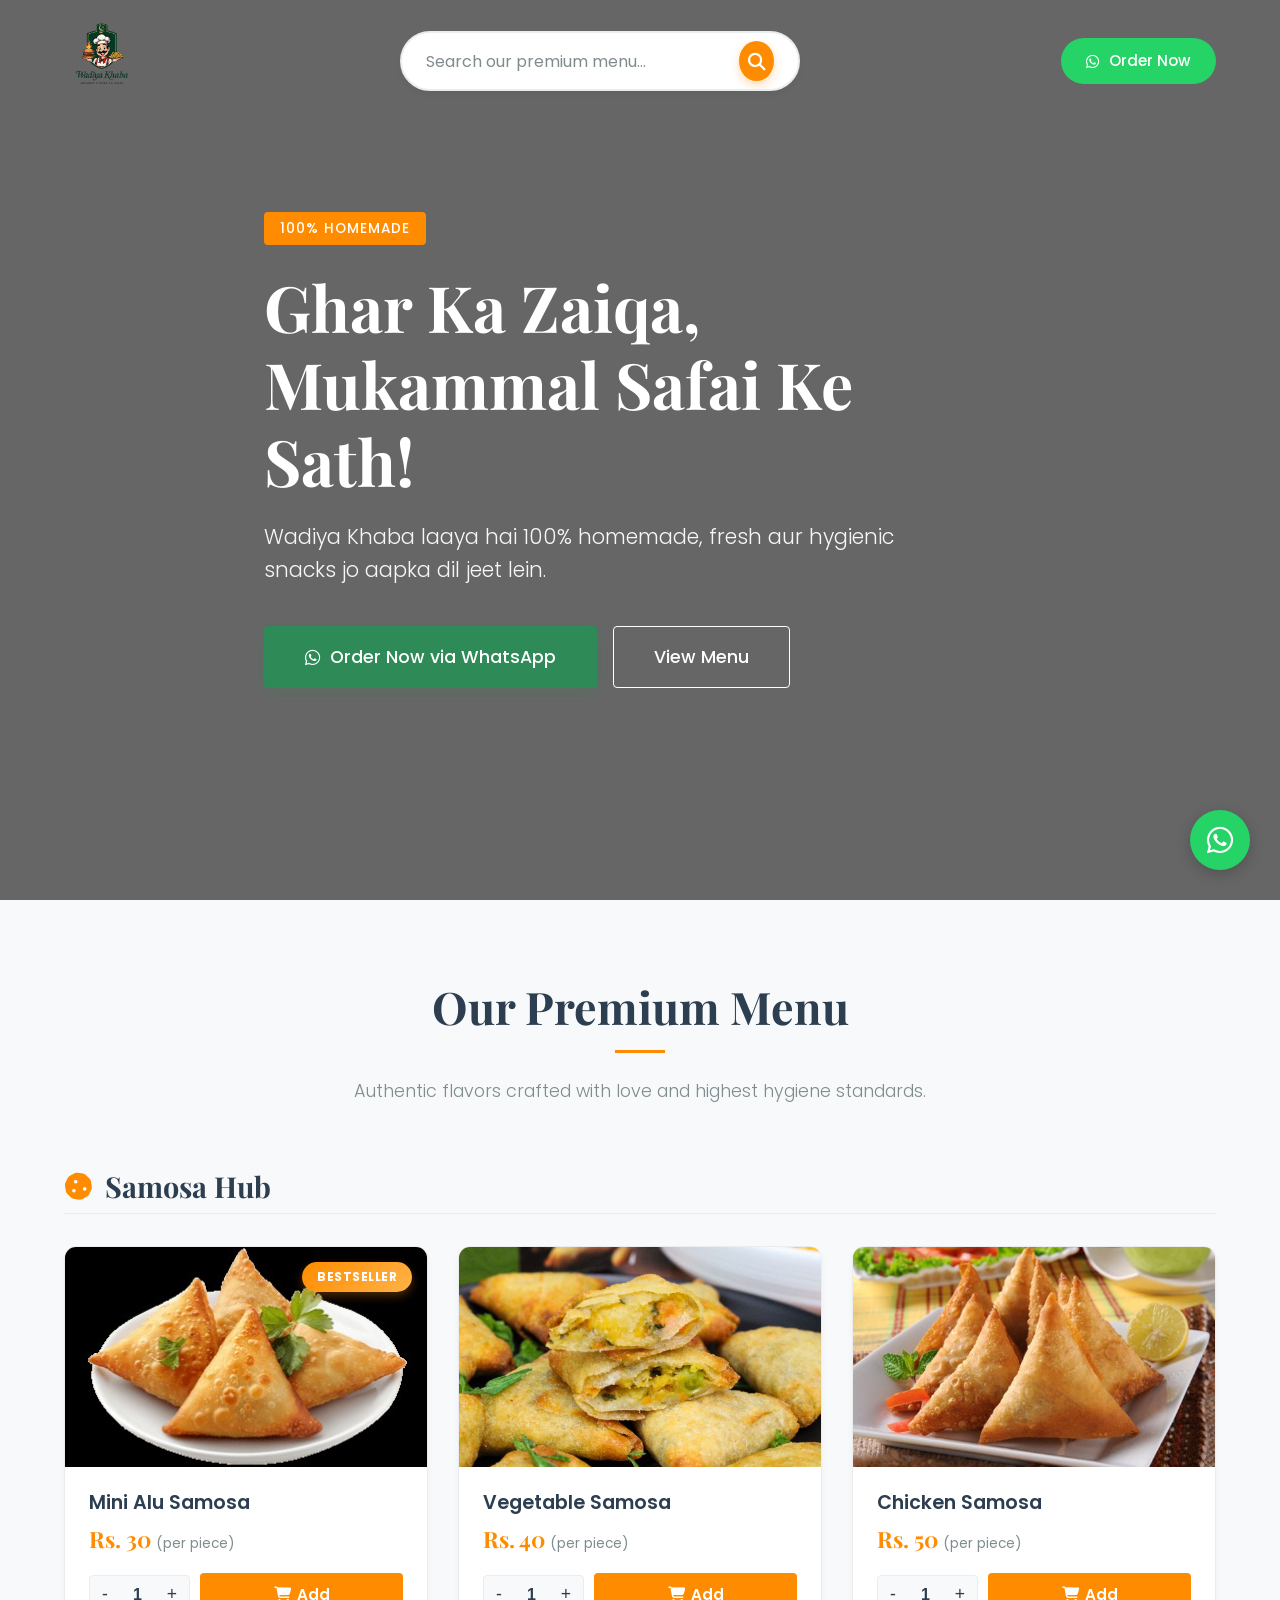
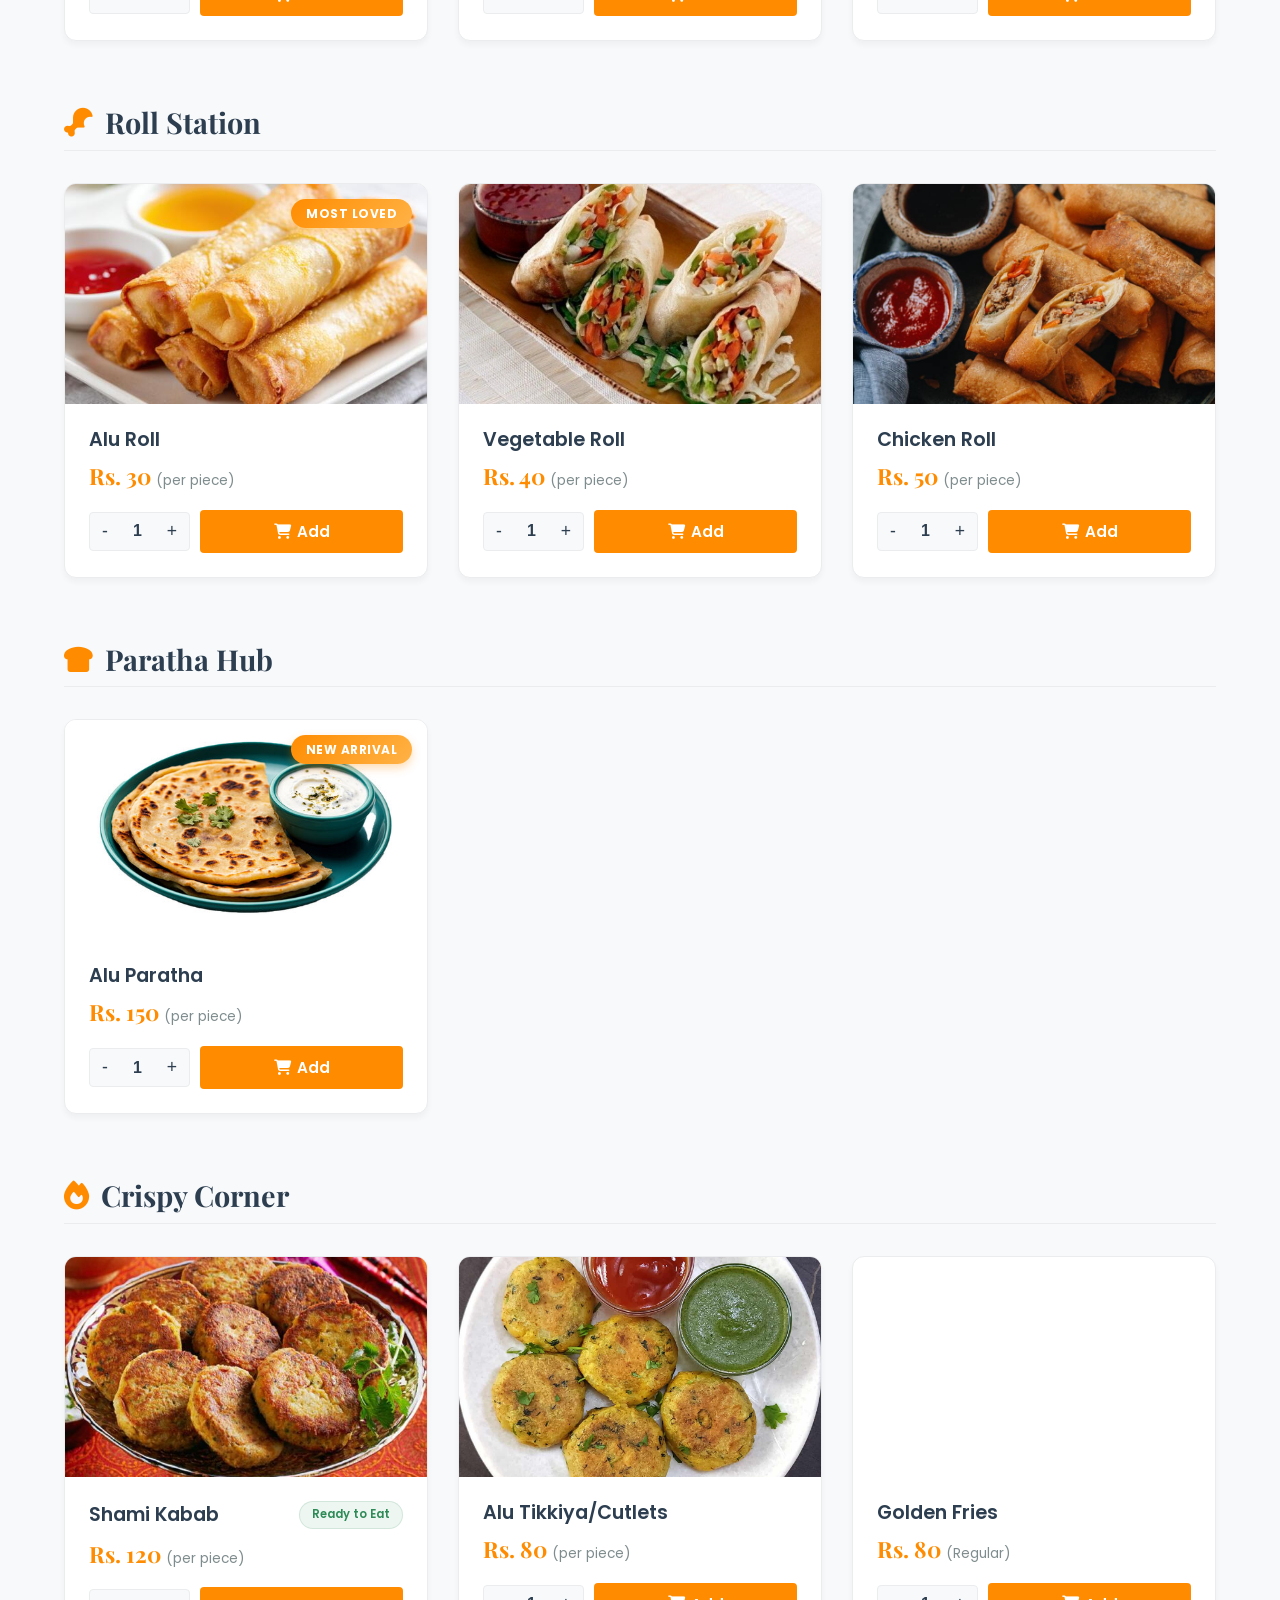
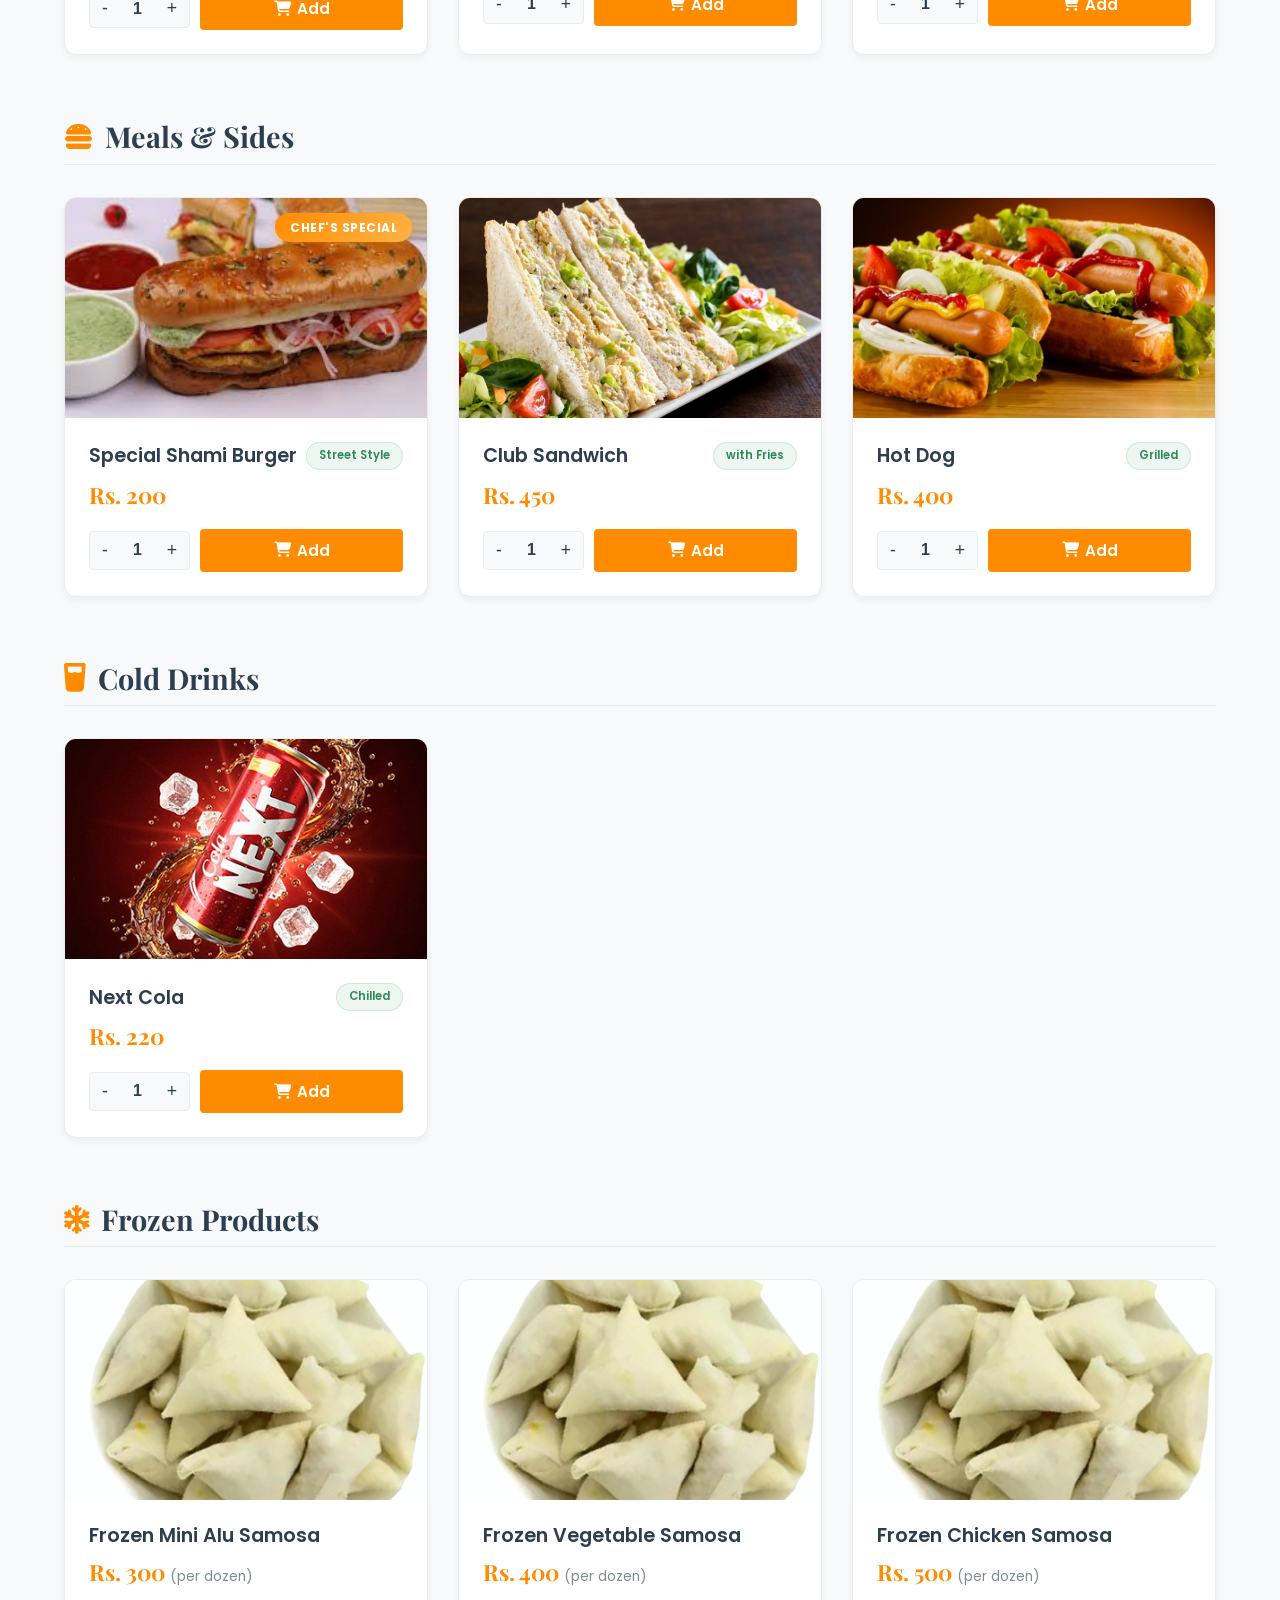
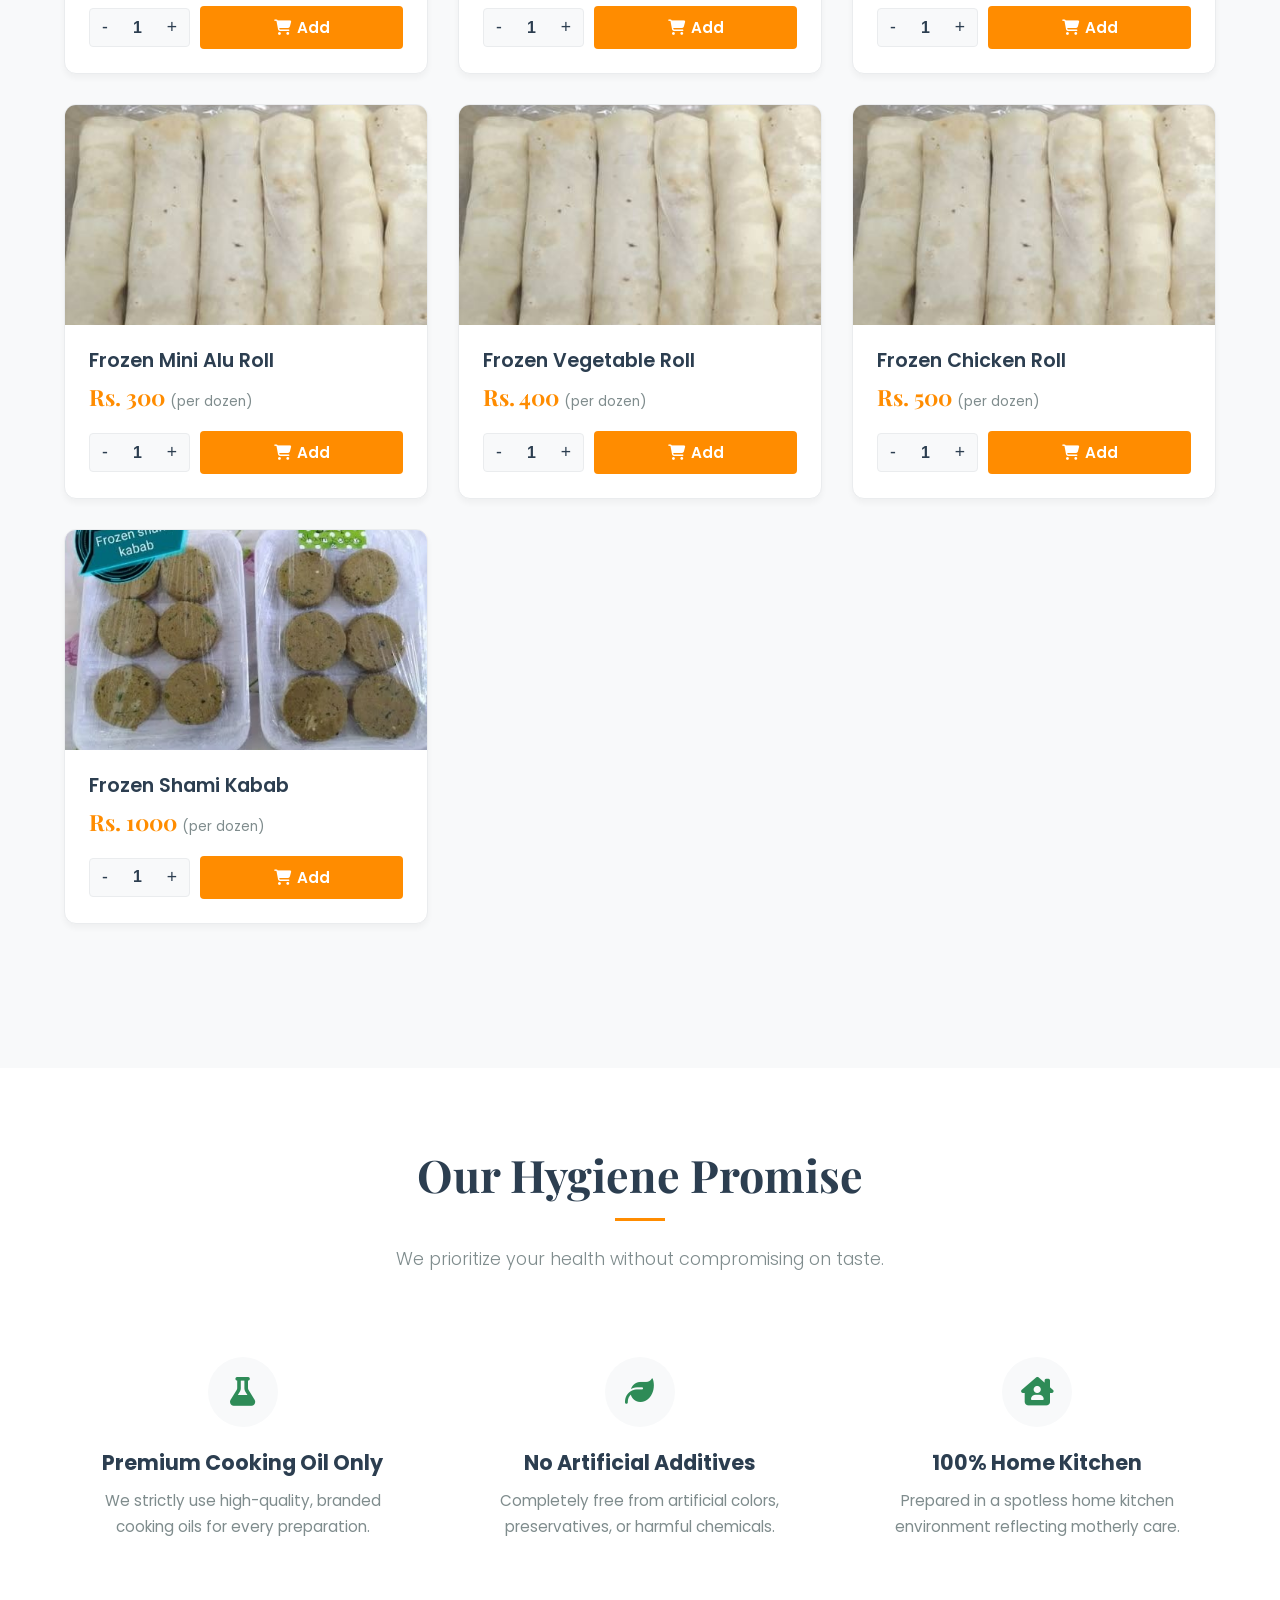
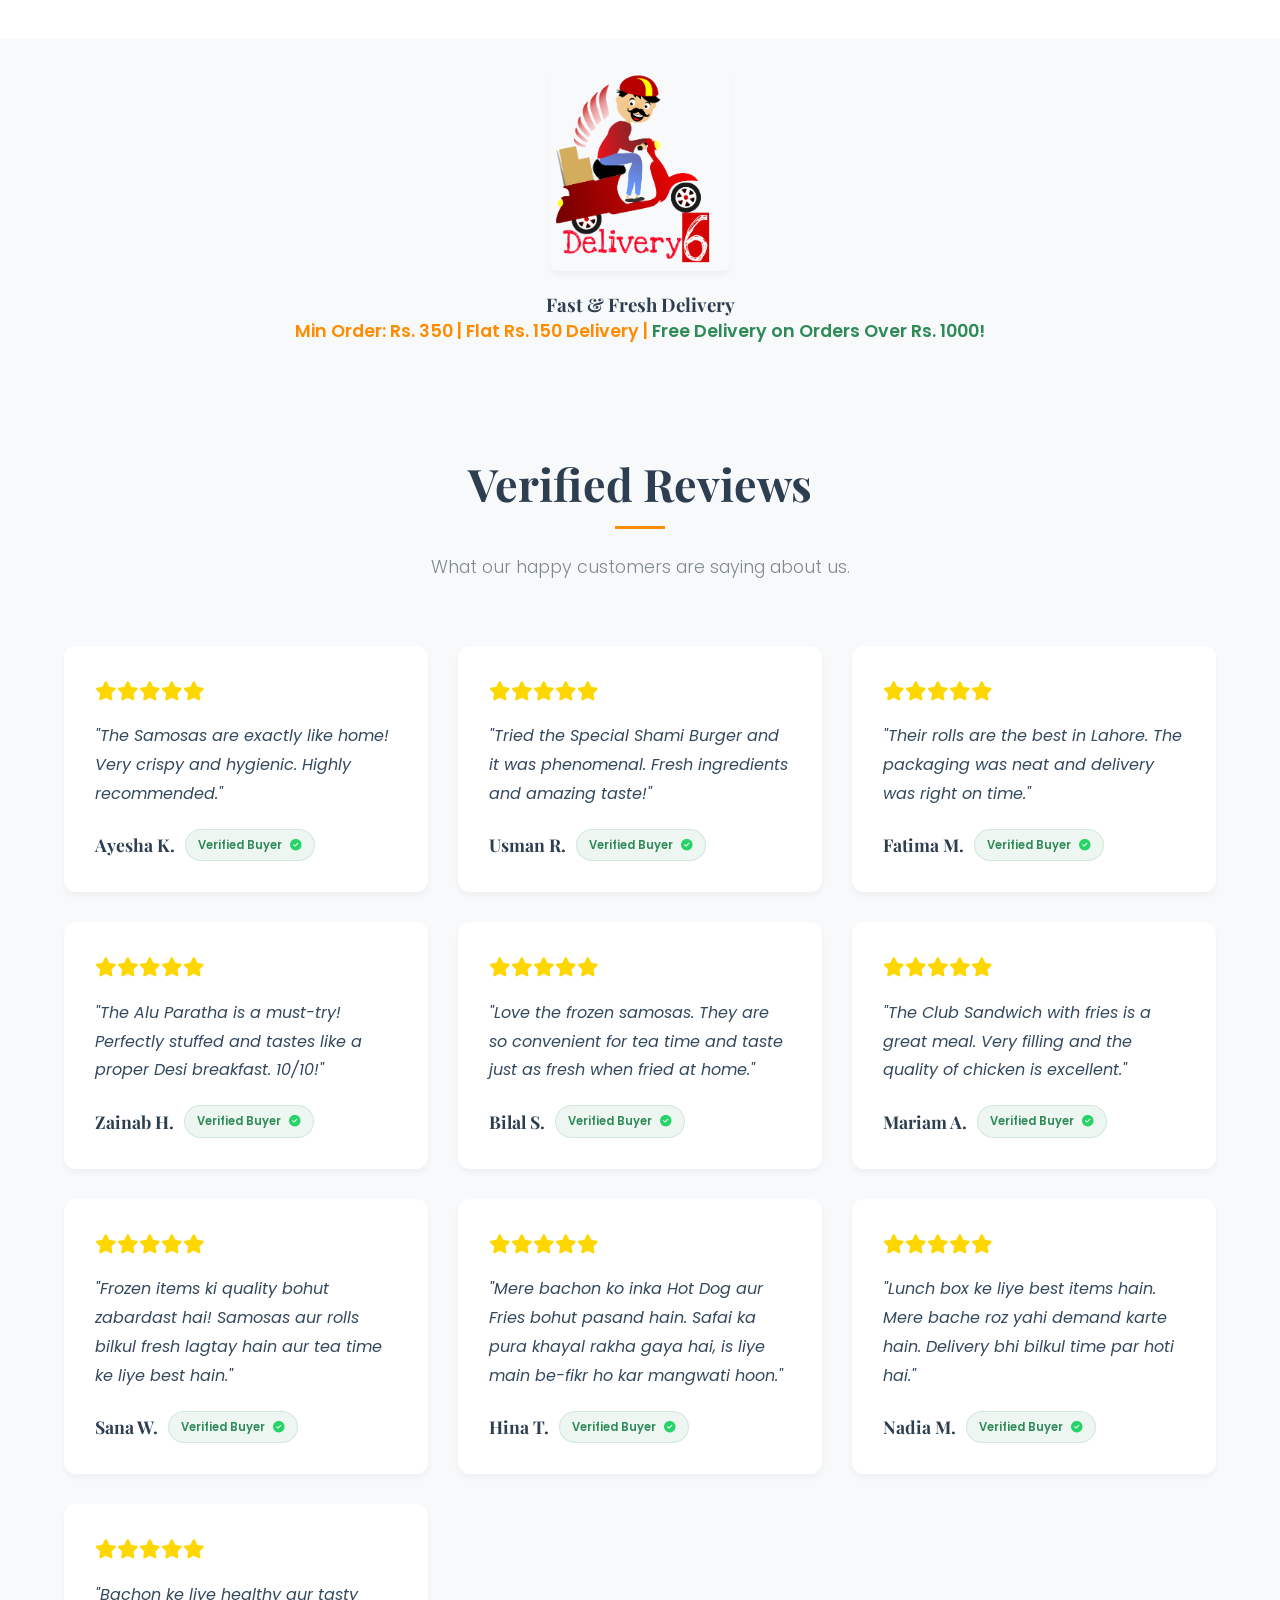
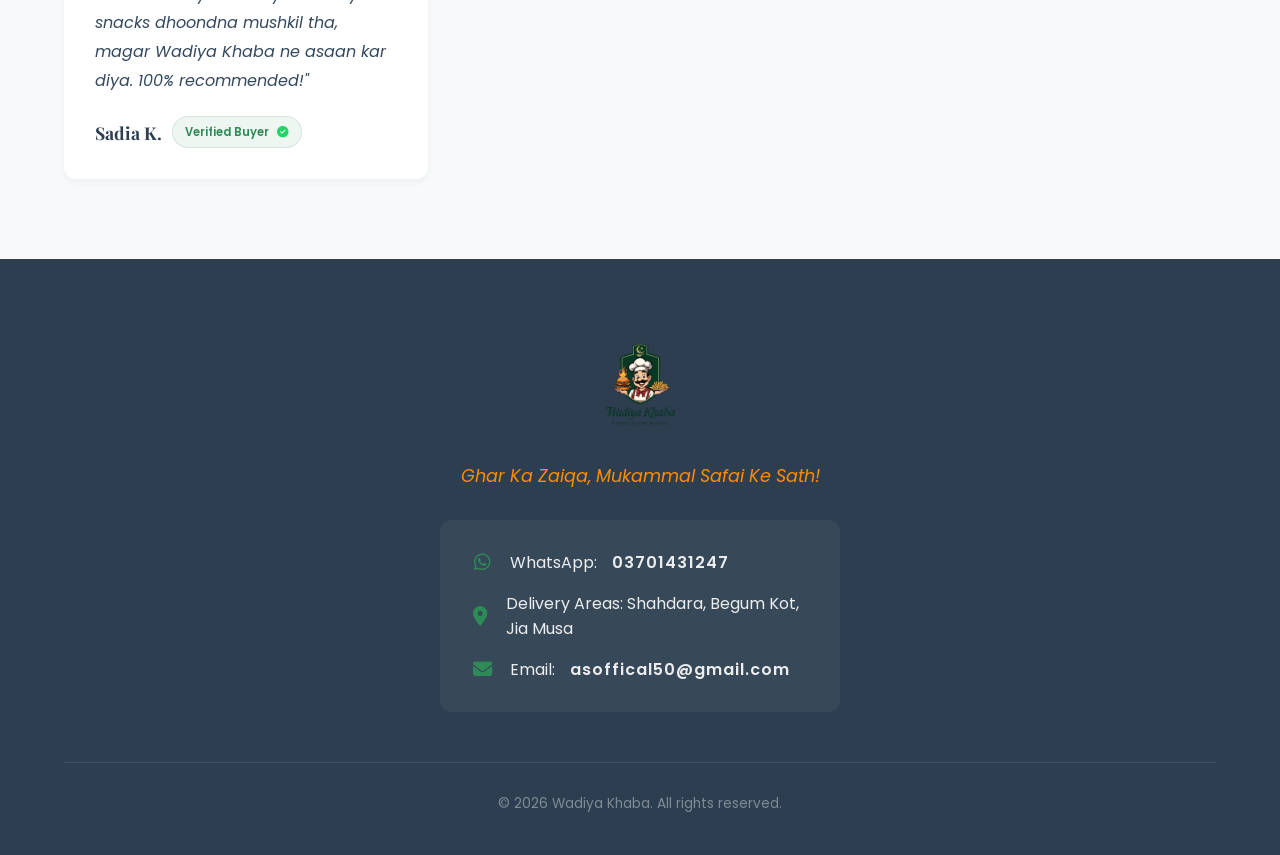
==== commit 30a72841: "Update Hot Dog price to 400" ====
--- a/index.html
+++ b/index.html
@@ -321,14 +321,14 @@
                         </div>
                         <div class="item-content">
                             <h4>Hot Dog <span class="badge-small">Grilled</span></h4>
-                            <p class="price">Rs. 300 <span class="unit"></span></p>
+                            <p class="price">Rs. 400 <span class="unit"></span></p>
                             <div class="cart-controls">
                                 <div class="qty-bar">
                                     <button class="qty-btn" onclick="changeQty('hot-dog', -1)">-</button>
                                     <input type="text" id="qty-hot-dog" class="qty-input" value="1" readonly>
                                     <button class="qty-btn" onclick="changeQty('hot-dog', 1)">+</button>
                                 </div>
-                                <button class="add-to-cart-btn" onclick="addToCart('hot-dog', 'Hot Dog', 300)"><i
+                                <button class="add-to-cart-btn" onclick="addToCart('hot-dog', 'Hot Dog', 400)"><i
                                         class="fa-solid fa-cart-shopping"></i> Add</button>
                             </div>
                         </div>
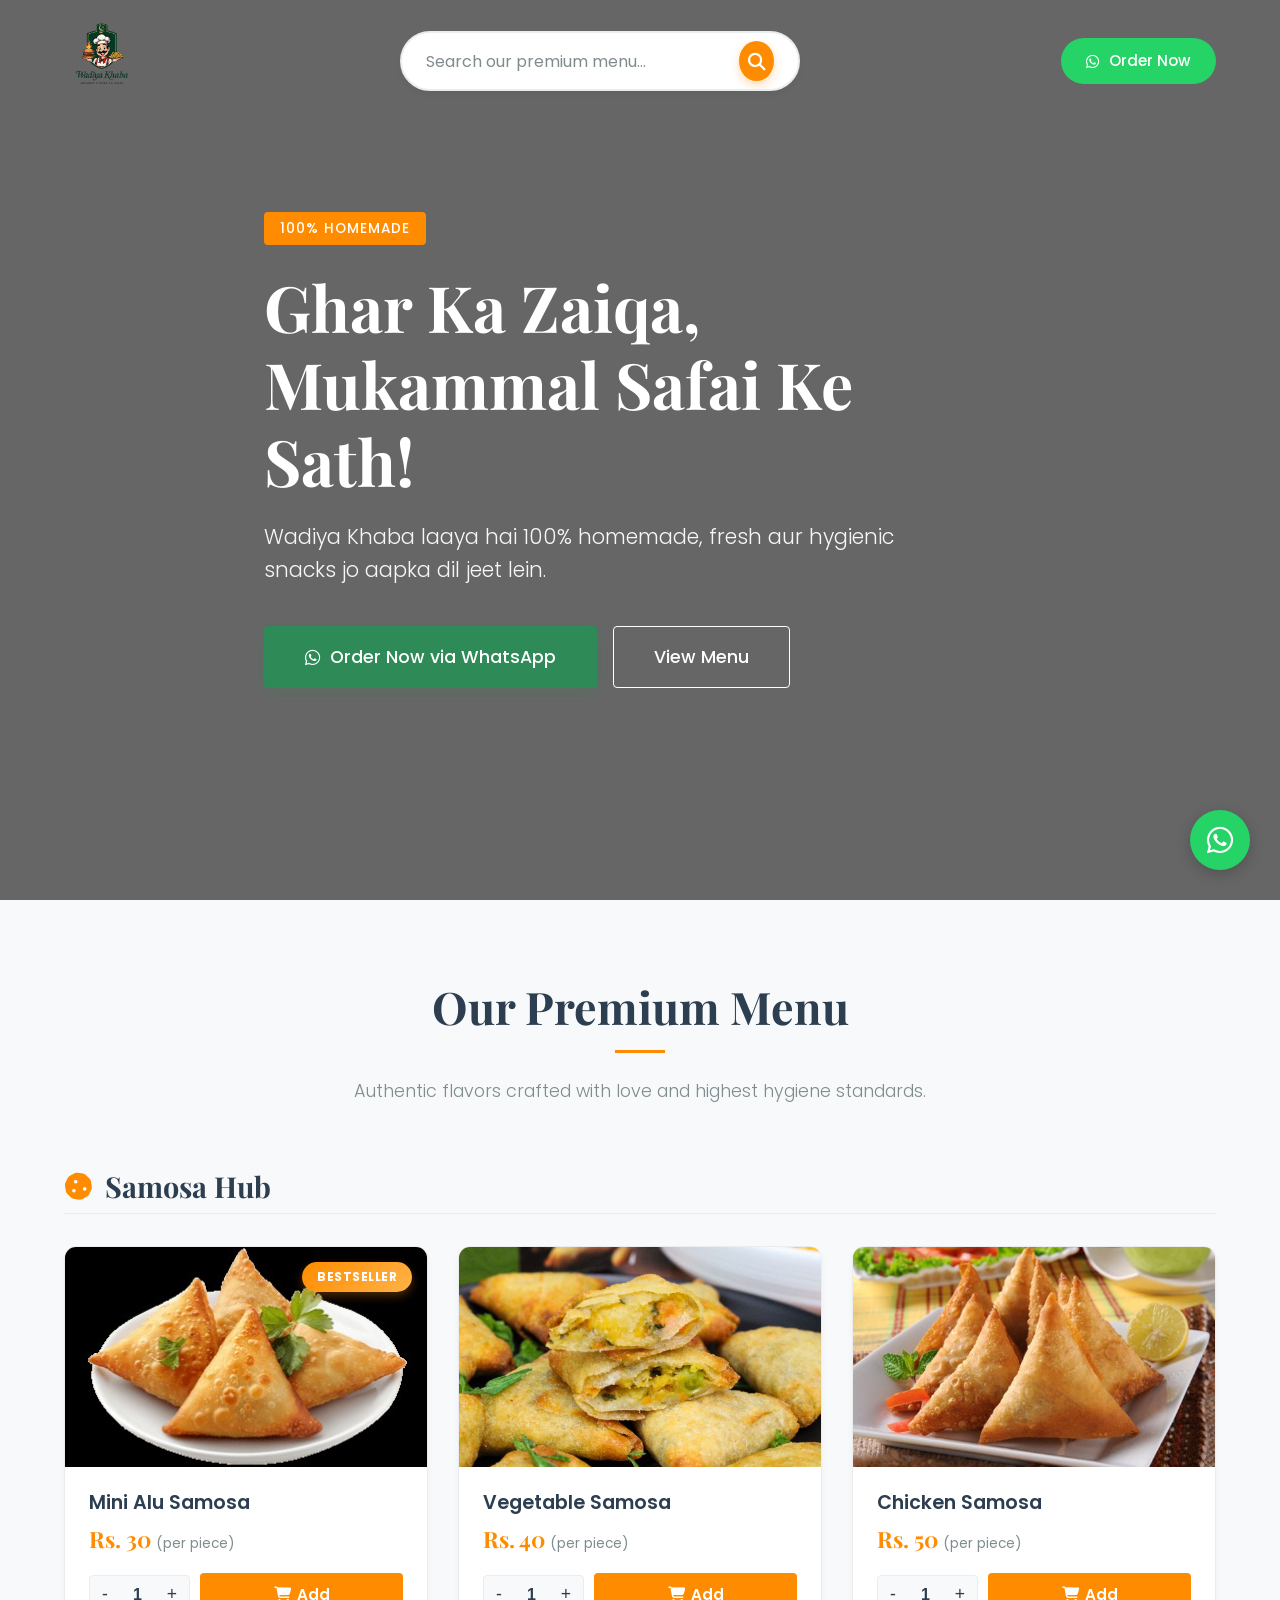
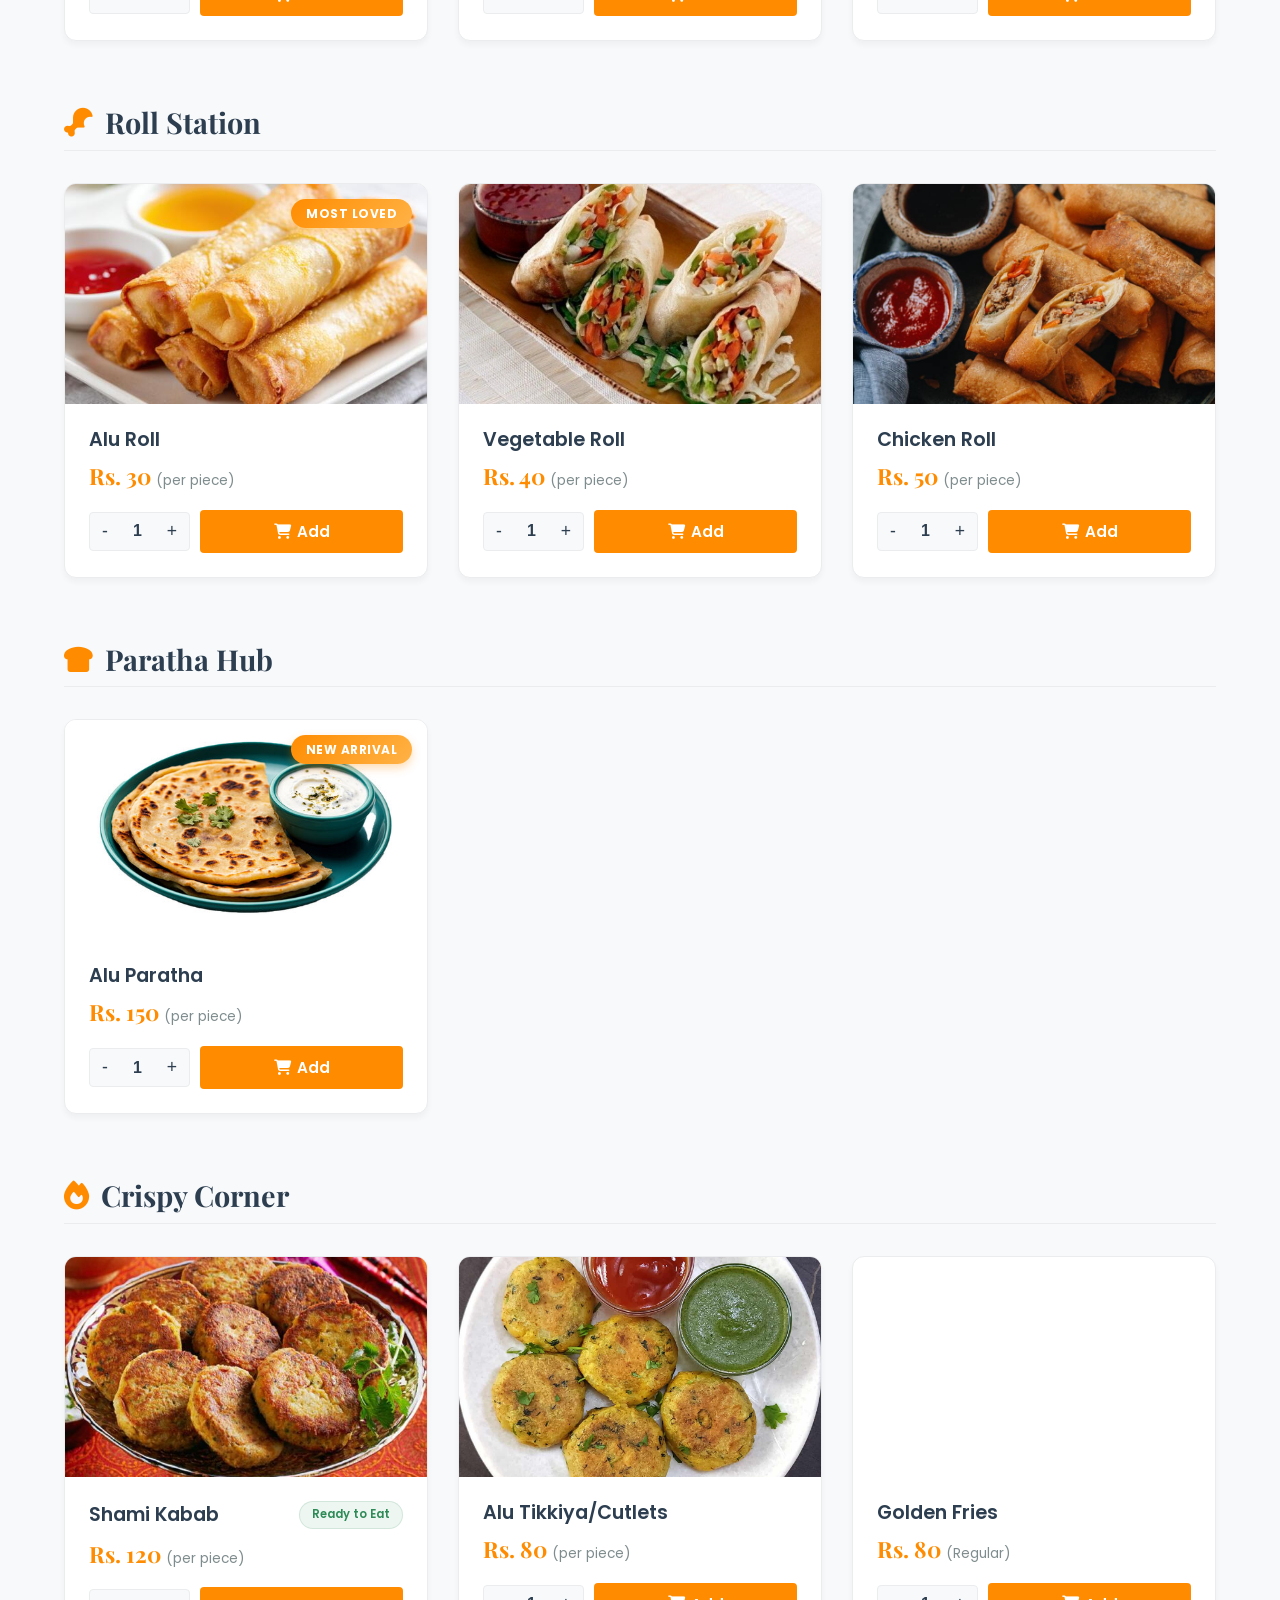
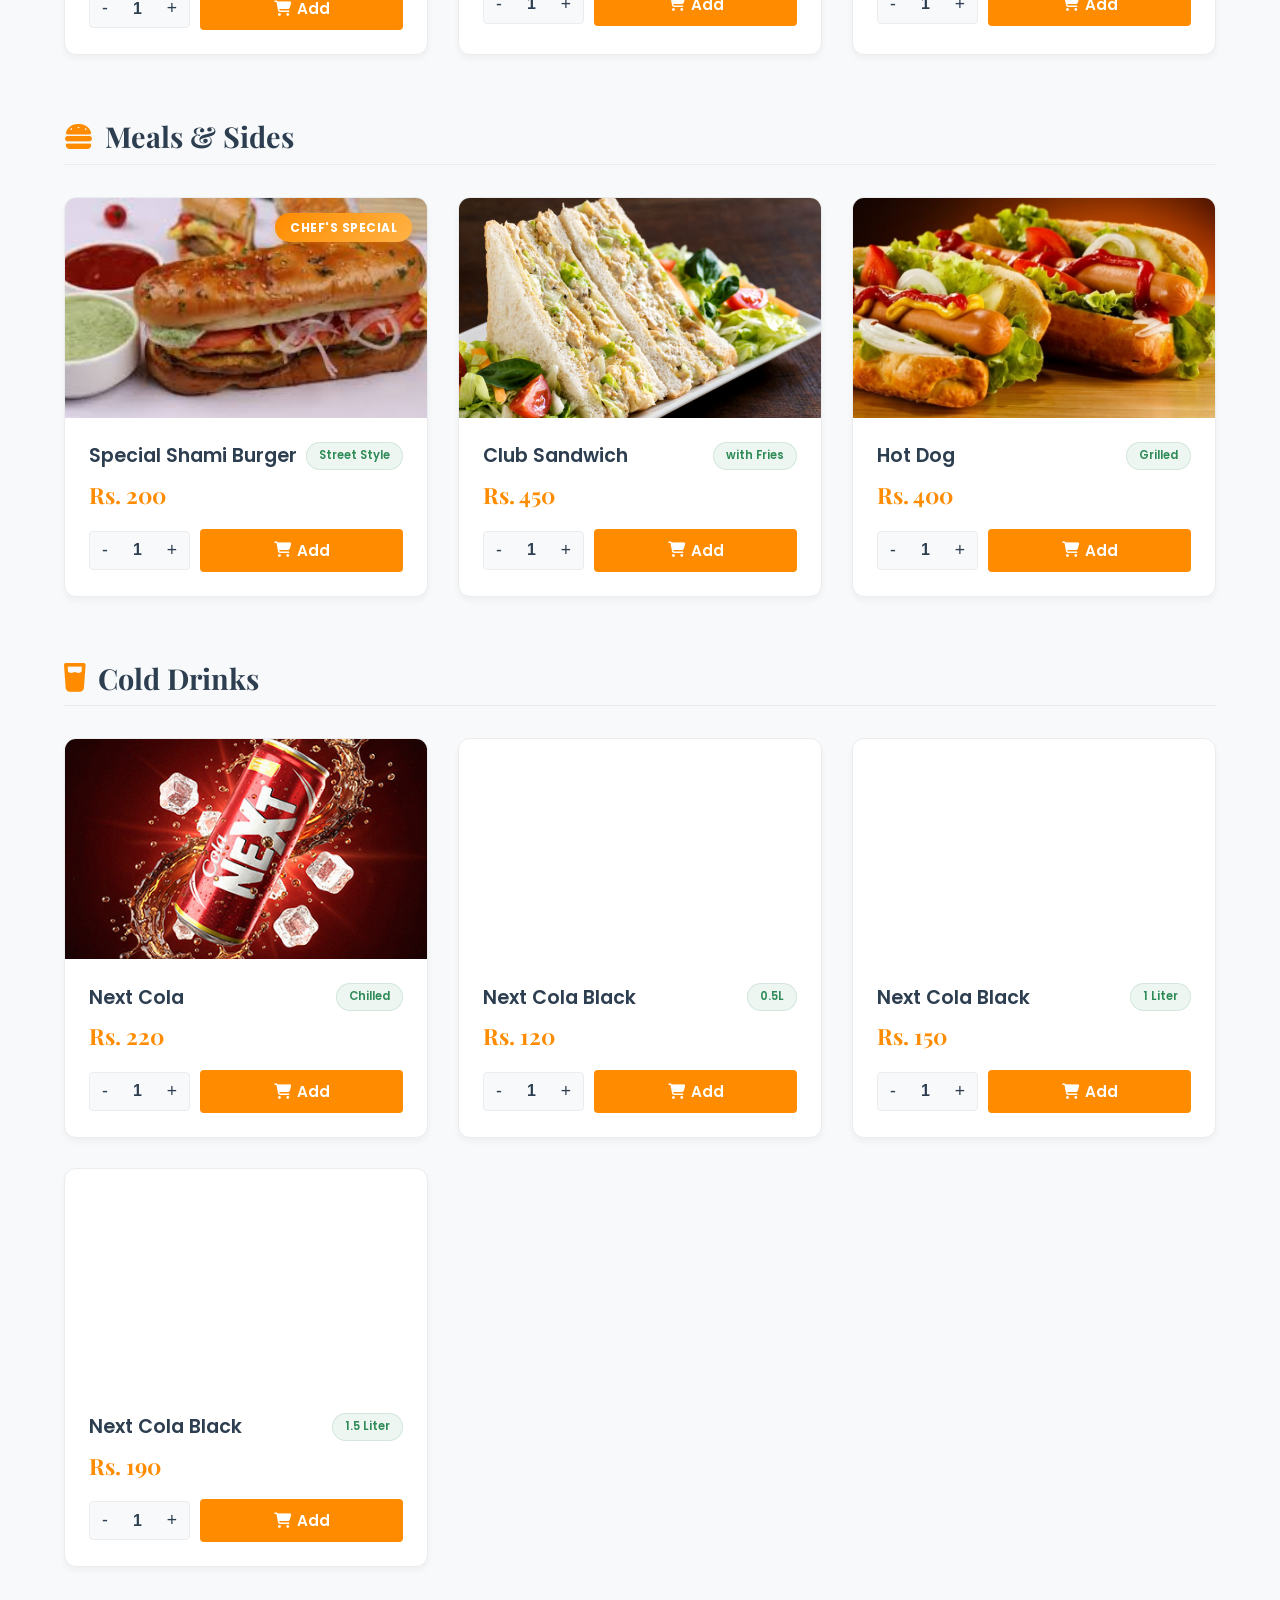
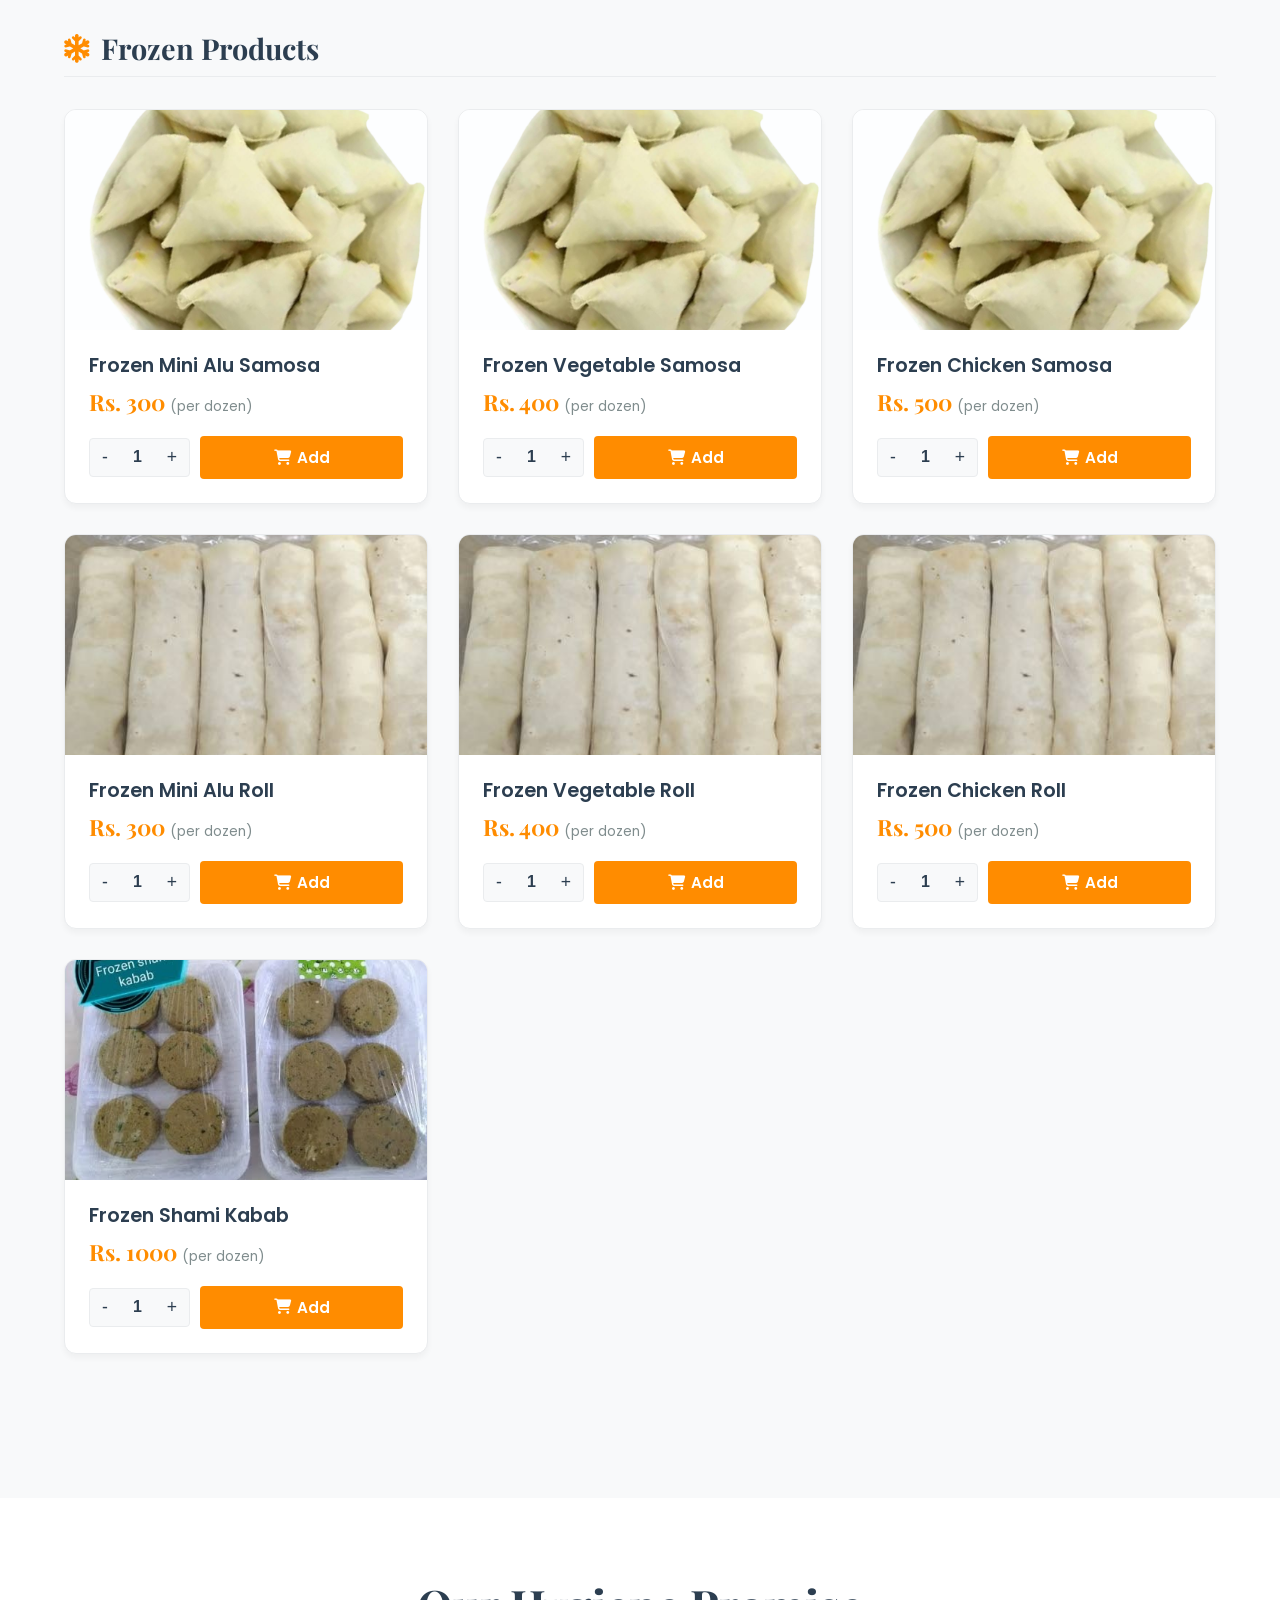
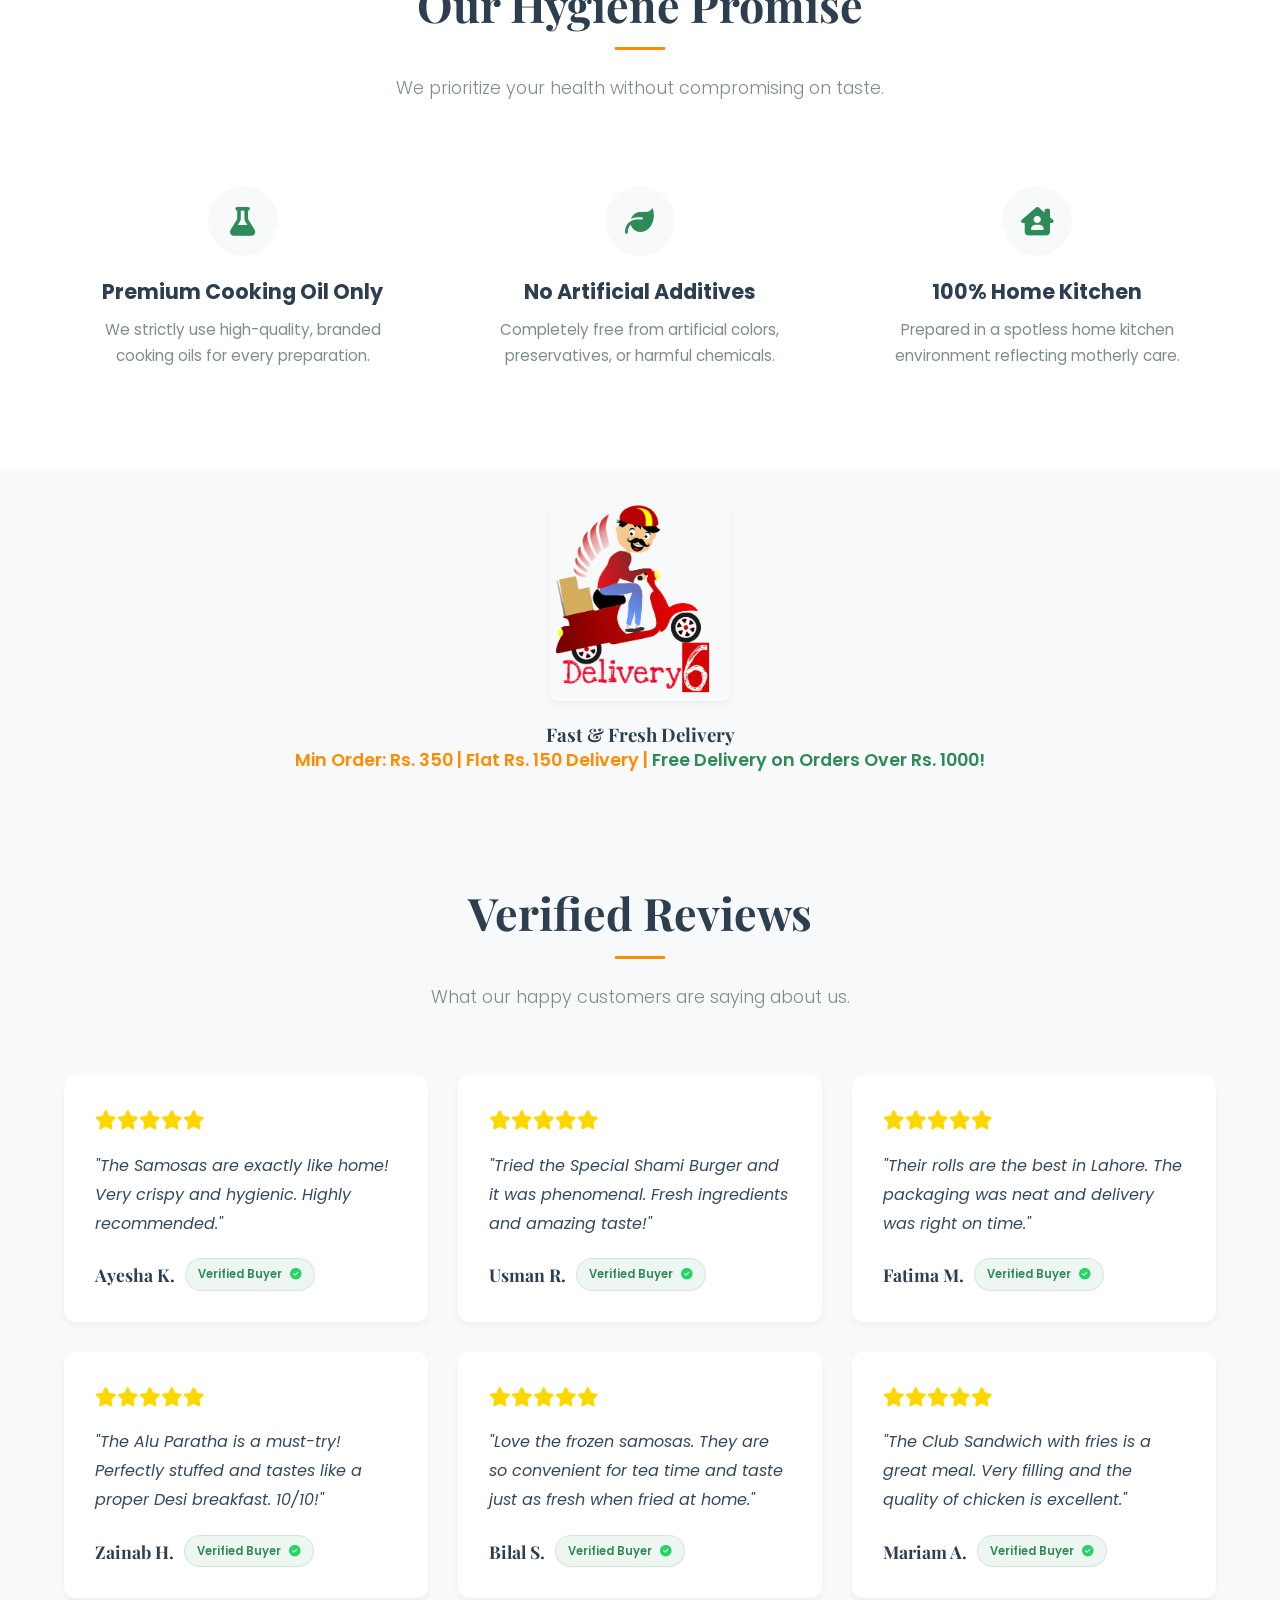
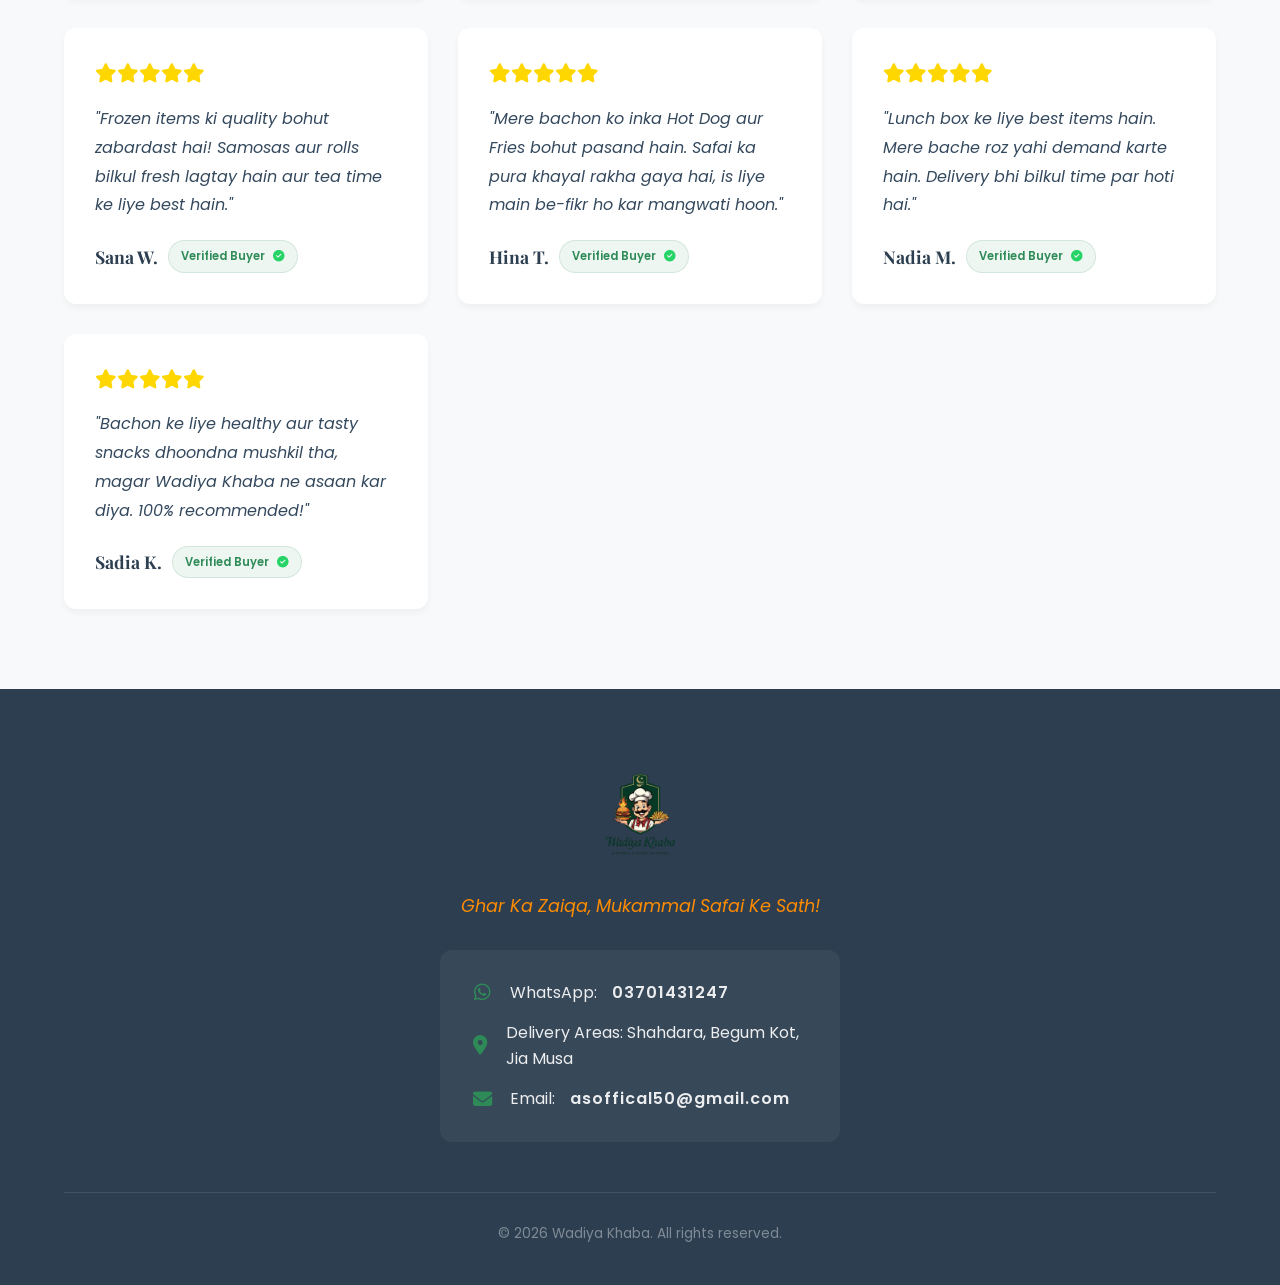
==== commit 90ce0c30: "Add Next Cola Black variants (0.5L, 1L, 1.5L) to menu" ====
--- a/index.html
+++ b/index.html
@@ -358,6 +358,64 @@
                             </div>
                         </div>
                     </div>
+                    <!-- Next Cola Black Variants -->
+                    <div class="menu-item-card">
+                        <div class="item-img"
+                            style="background-image: url('https://foodpanda.dhmedia.io/image/nv/Pakistan/Carrefour-fortress-Stadium/273715_main.jpg');">
+                        </div>
+                        <div class="item-content">
+                            <h4>Next Cola Black <span class="badge-small">0.5L</span></h4>
+                            <p class="price">Rs. 120 <span class="unit"></span></p>
+                            <div class="cart-controls">
+                                <div class="qty-bar">
+                                    <button class="qty-btn" onclick="changeQty('next-cola-black-05', -1)">-</button>
+                                    <input type="text" id="qty-next-cola-black-05" class="qty-input" value="1" readonly>
+                                    <button class="qty-btn" onclick="changeQty('next-cola-black-05', 1)">+</button>
+                                </div>
+                                <button class="add-to-cart-btn"
+                                    onclick="addToCart('next-cola-black-05', 'Next Cola Black (0.5L)', 120)"><i
+                                        class="fa-solid fa-cart-shopping"></i> Add</button>
+                            </div>
+                        </div>
+                    </div>
+                    <div class="menu-item-card">
+                        <div class="item-img"
+                            style="background-image: url('https://foodpanda.dhmedia.io/image/nv/Pakistan/Carrefour-fortress-Stadium/273715_main.jpg');">
+                        </div>
+                        <div class="item-content">
+                            <h4>Next Cola Black <span class="badge-small">1 Liter</span></h4>
+                            <p class="price">Rs. 150 <span class="unit"></span></p>
+                            <div class="cart-controls">
+                                <div class="qty-bar">
+                                    <button class="qty-btn" onclick="changeQty('next-cola-black-1', -1)">-</button>
+                                    <input type="text" id="qty-next-cola-black-1" class="qty-input" value="1" readonly>
+                                    <button class="qty-btn" onclick="changeQty('next-cola-black-1', 1)">+</button>
+                                </div>
+                                <button class="add-to-cart-btn"
+                                    onclick="addToCart('next-cola-black-1', 'Next Cola Black (1L)', 150)"><i
+                                        class="fa-solid fa-cart-shopping"></i> Add</button>
+                            </div>
+                        </div>
+                    </div>
+                    <div class="menu-item-card">
+                        <div class="item-img"
+                            style="background-image: url('https://foodpanda.dhmedia.io/image/nv/Pakistan/Carrefour-fortress-Stadium/273715_main.jpg');">
+                        </div>
+                        <div class="item-content">
+                            <h4>Next Cola Black <span class="badge-small">1.5 Liter</span></h4>
+                            <p class="price">Rs. 190 <span class="unit"></span></p>
+                            <div class="cart-controls">
+                                <div class="qty-bar">
+                                    <button class="qty-btn" onclick="changeQty('next-cola-black-15', -1)">-</button>
+                                    <input type="text" id="qty-next-cola-black-15" class="qty-input" value="1" readonly>
+                                    <button class="qty-btn" onclick="changeQty('next-cola-black-15', 1)">+</button>
+                                </div>
+                                <button class="add-to-cart-btn"
+                                    onclick="addToCart('next-cola-black-15', 'Next Cola Black (1.5L)', 190)"><i
+                                        class="fa-solid fa-cart-shopping"></i> Add</button>
+                            </div>
+                        </div>
+                    </div>
                 </div>
             </div>
 
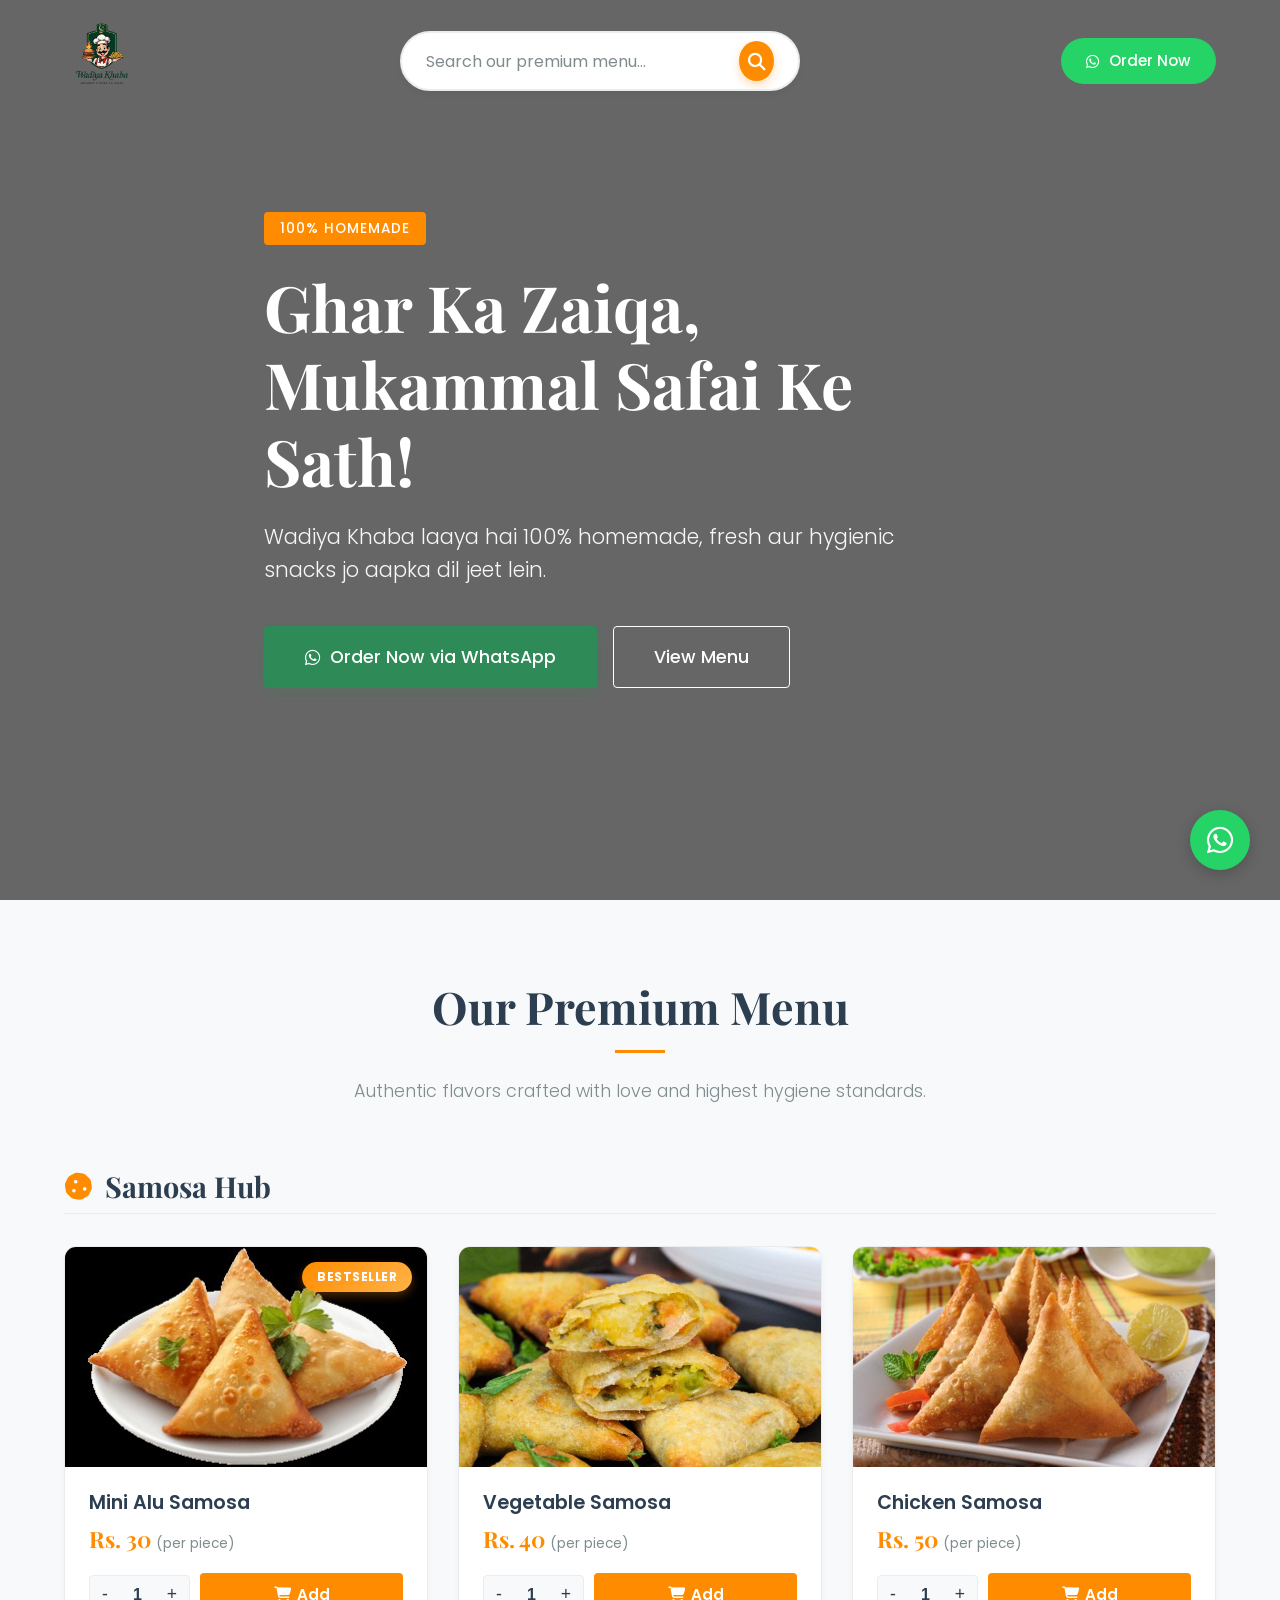
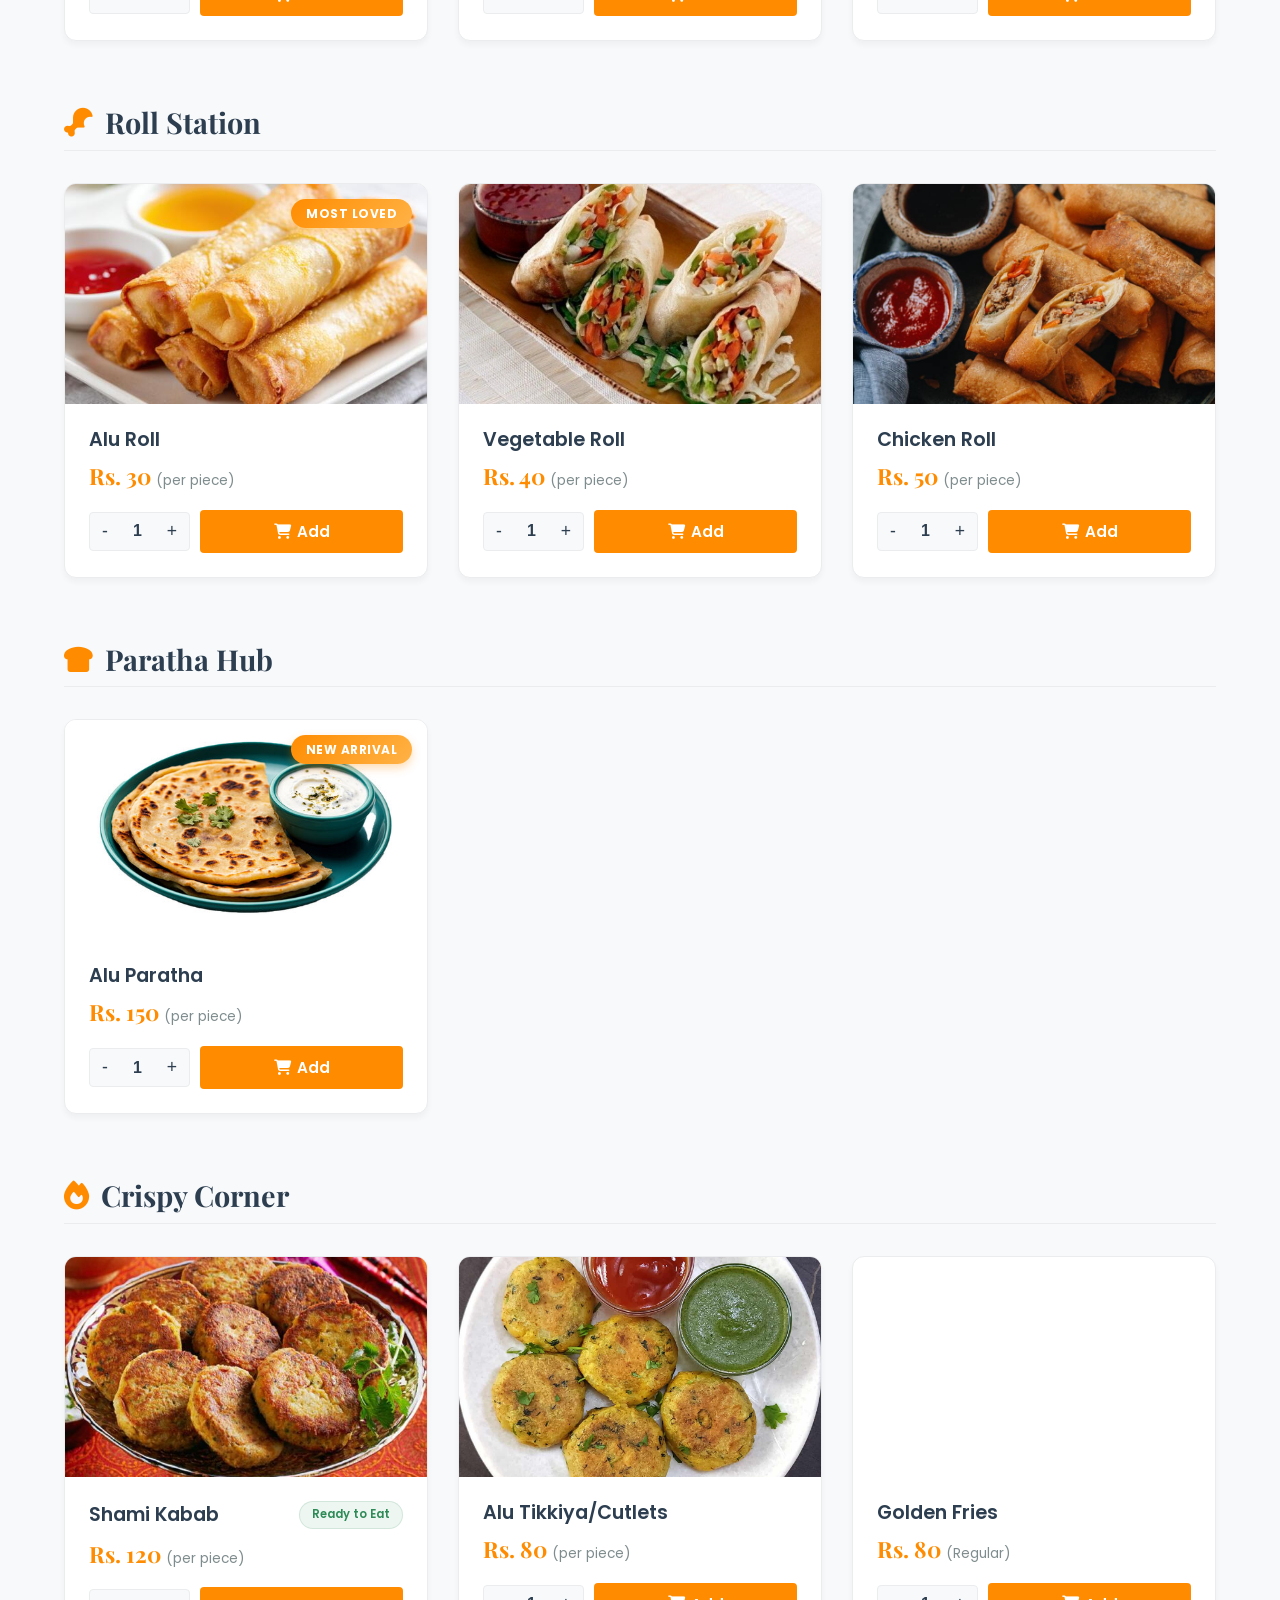
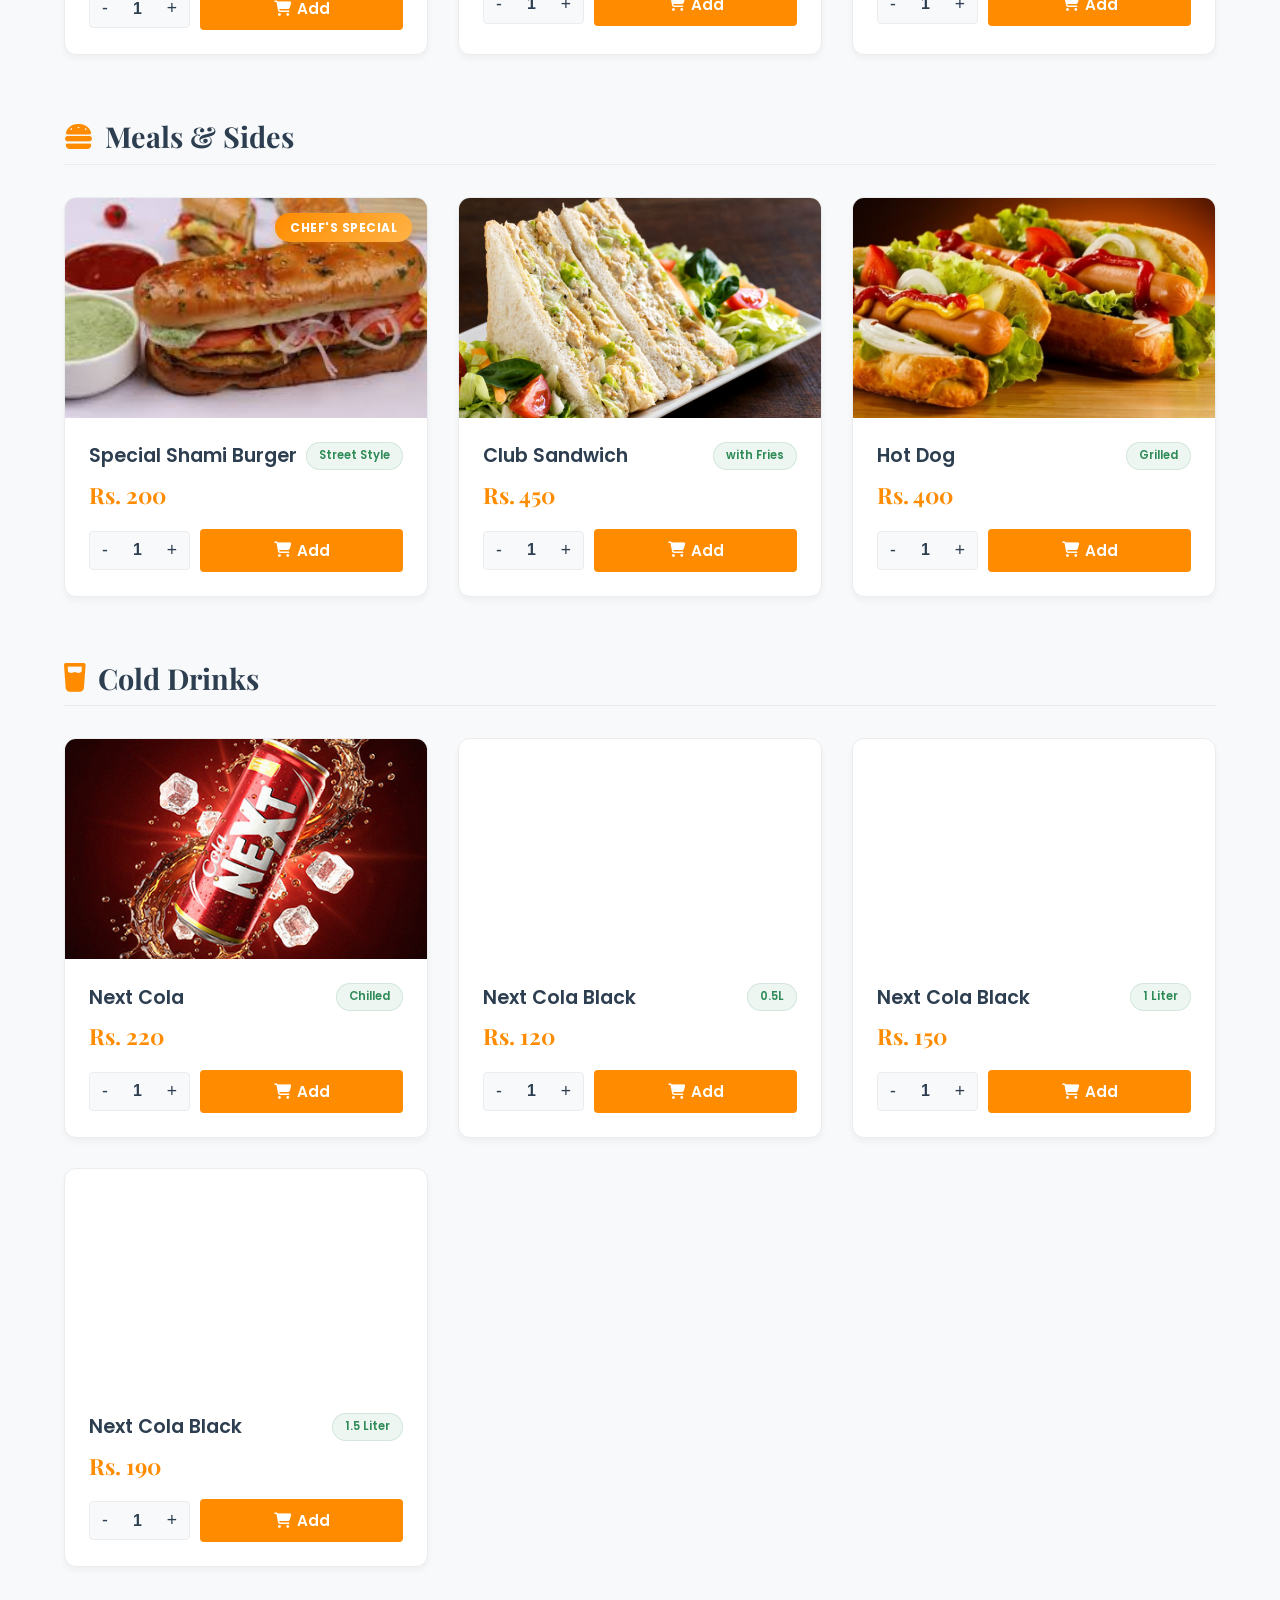
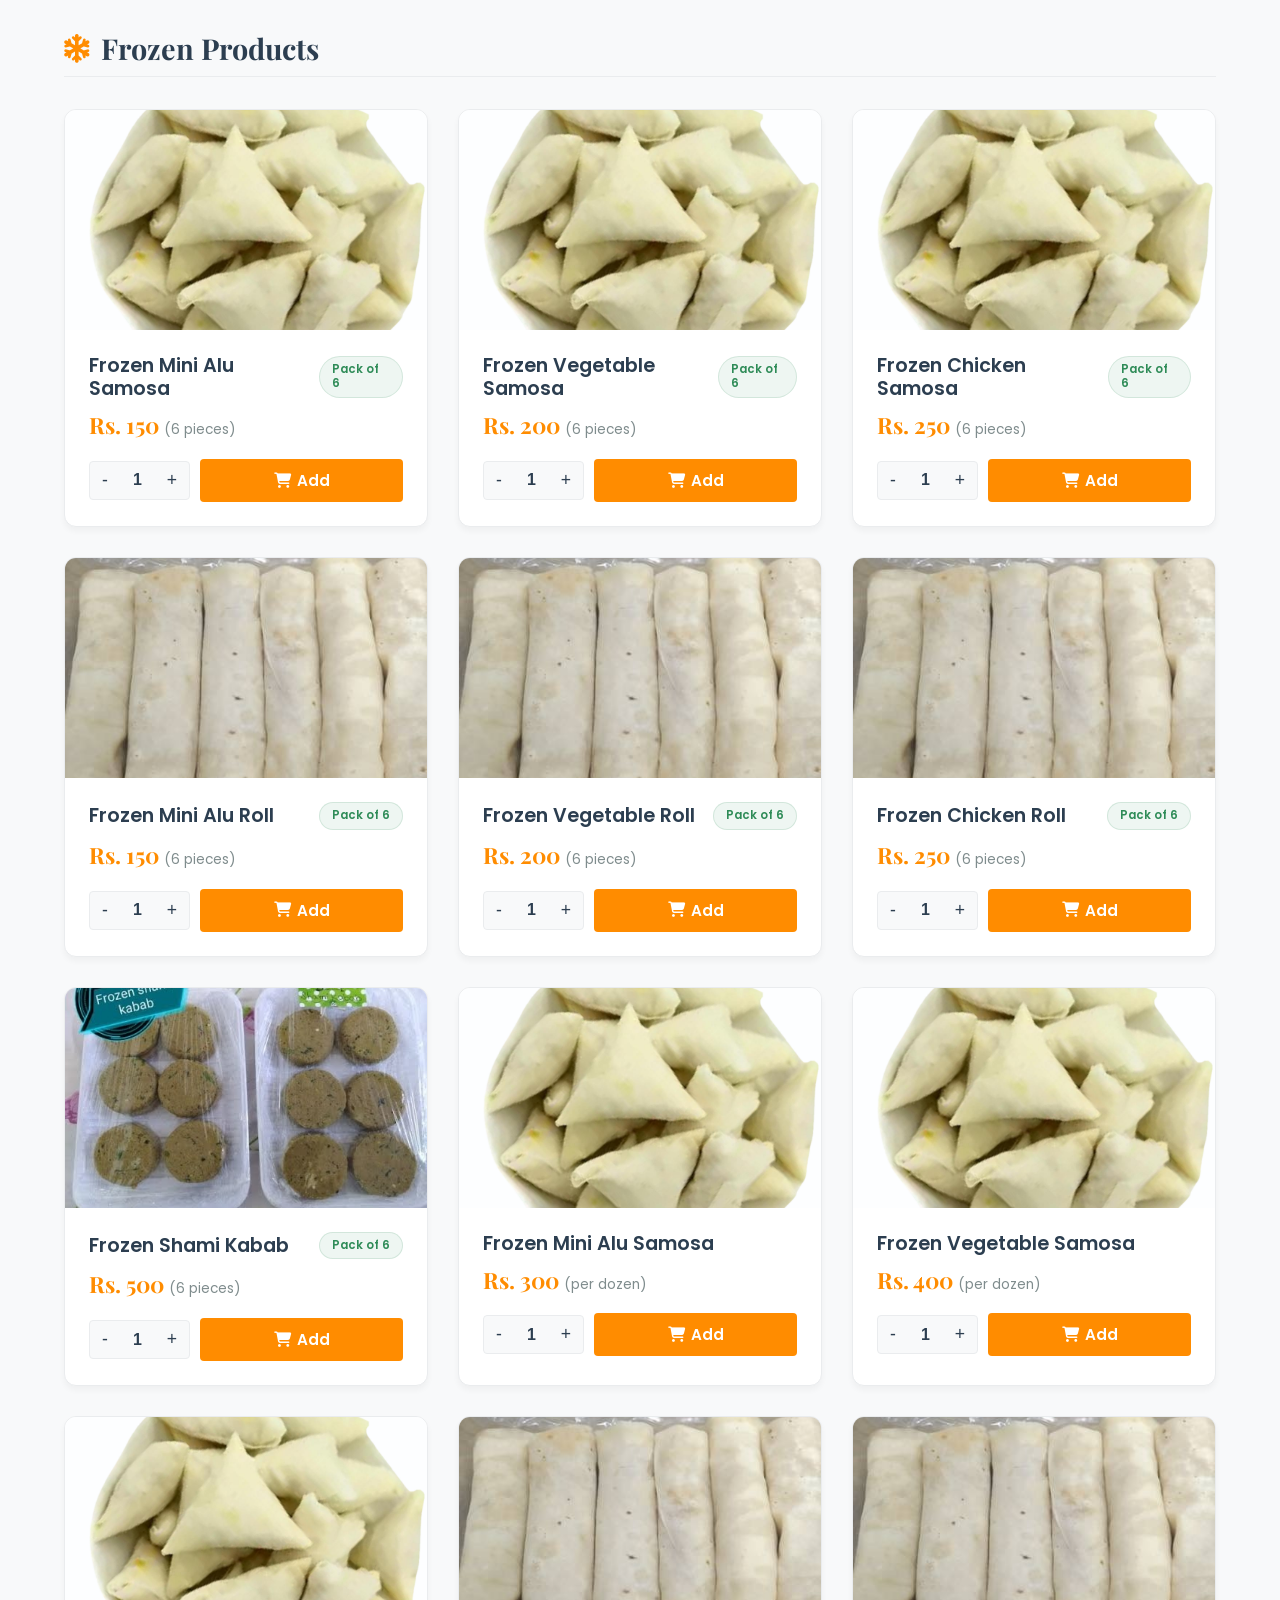
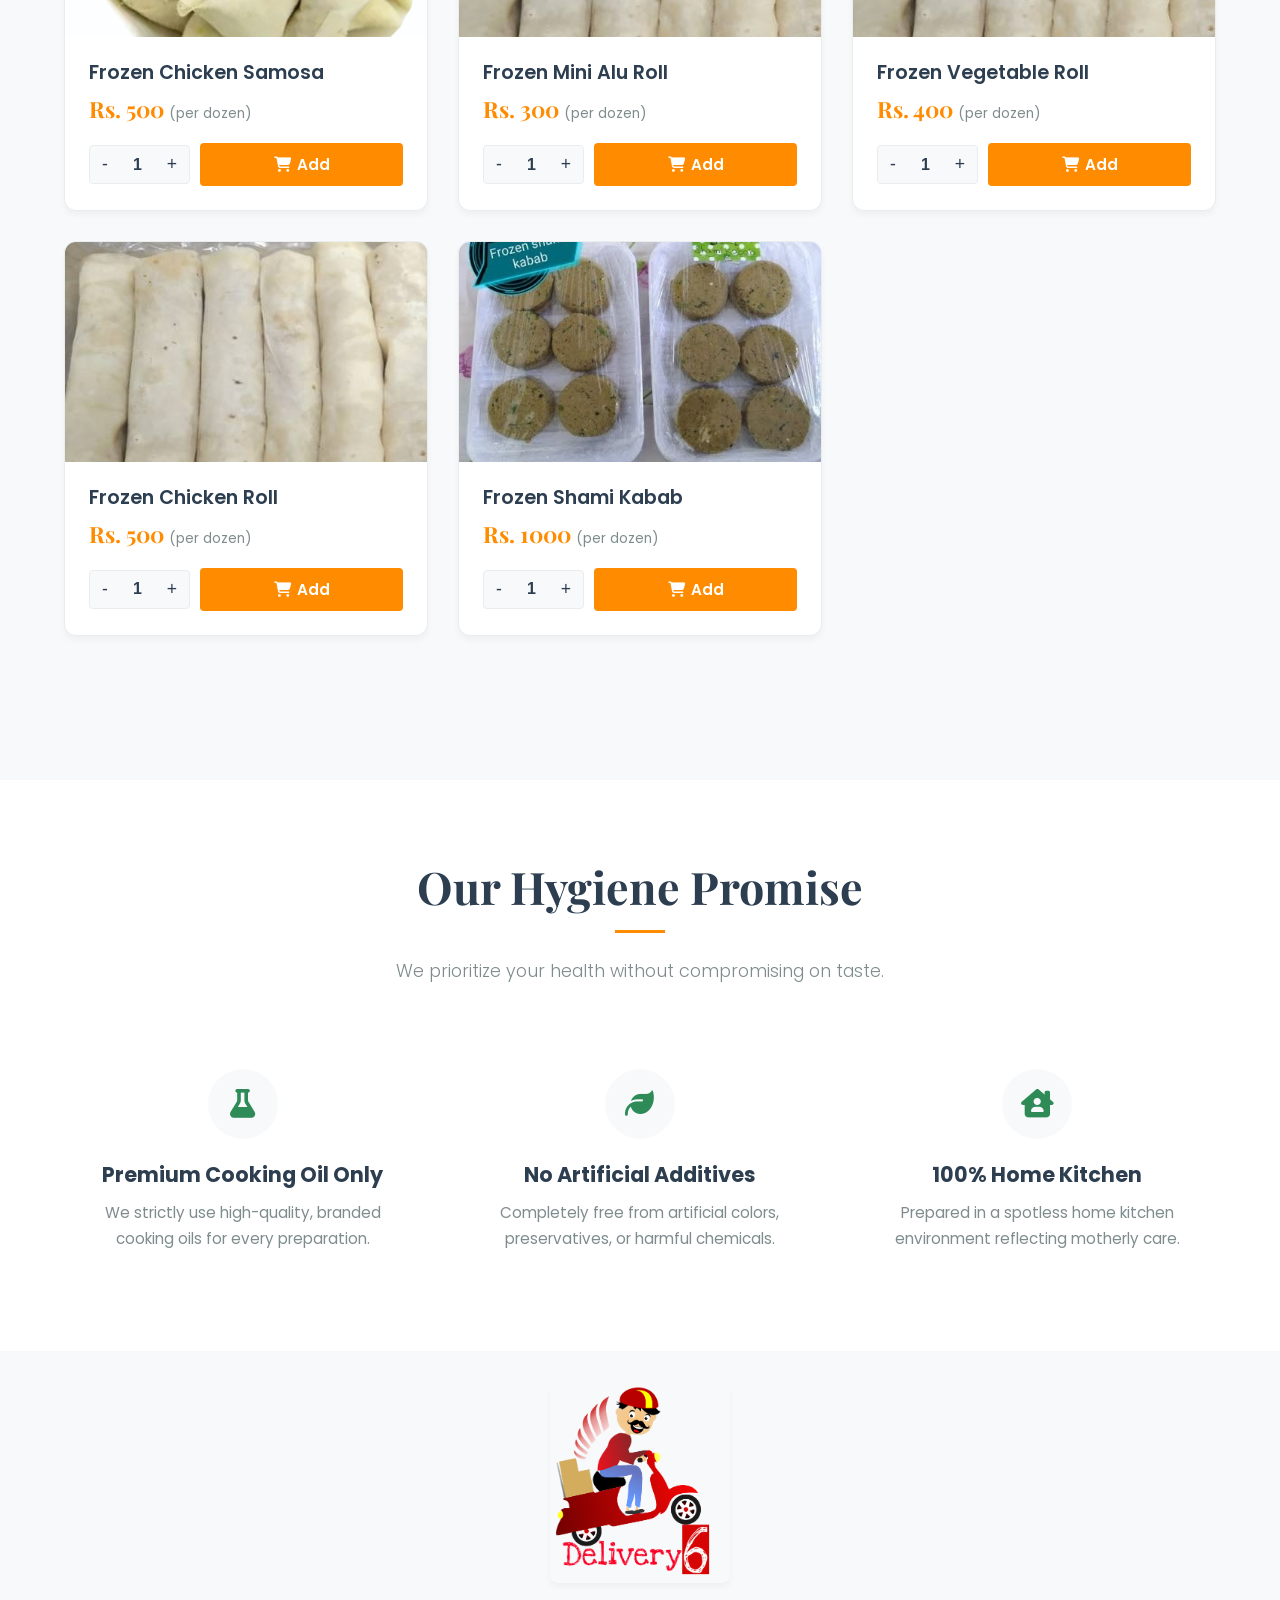
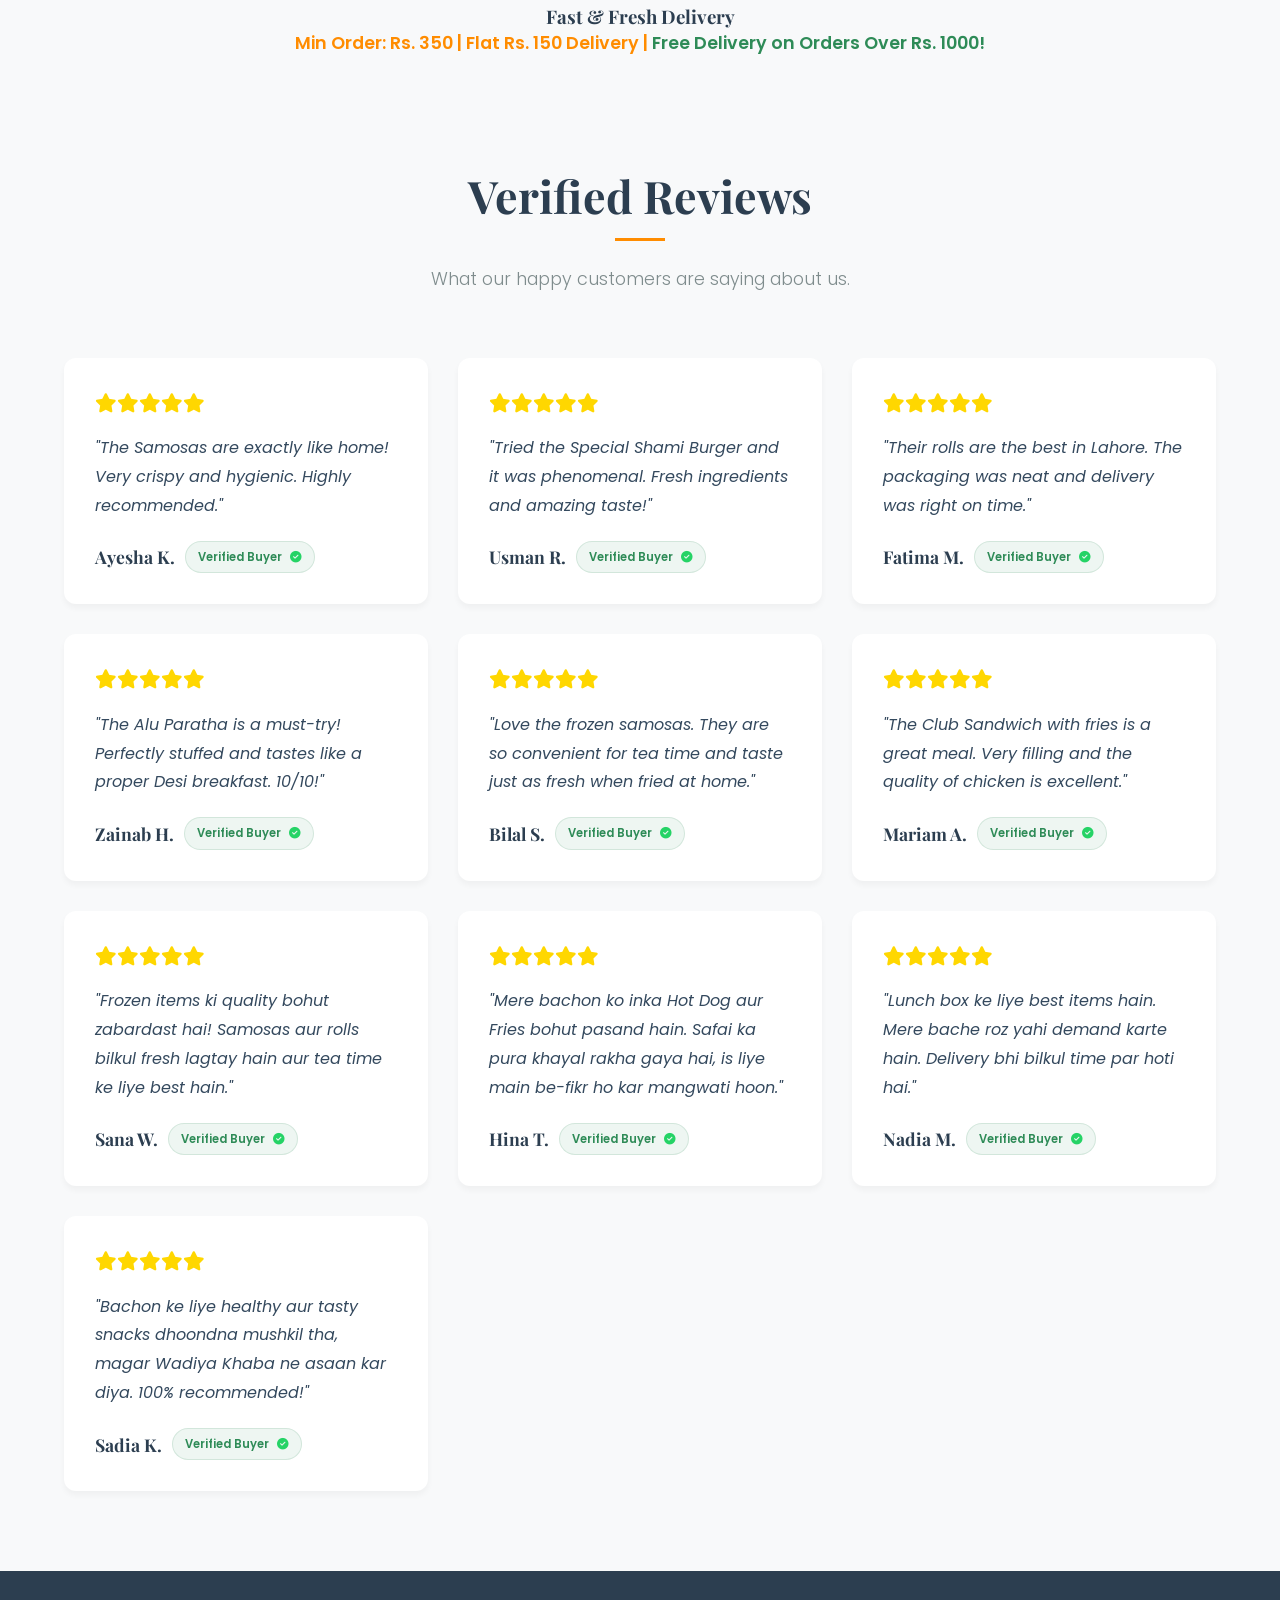
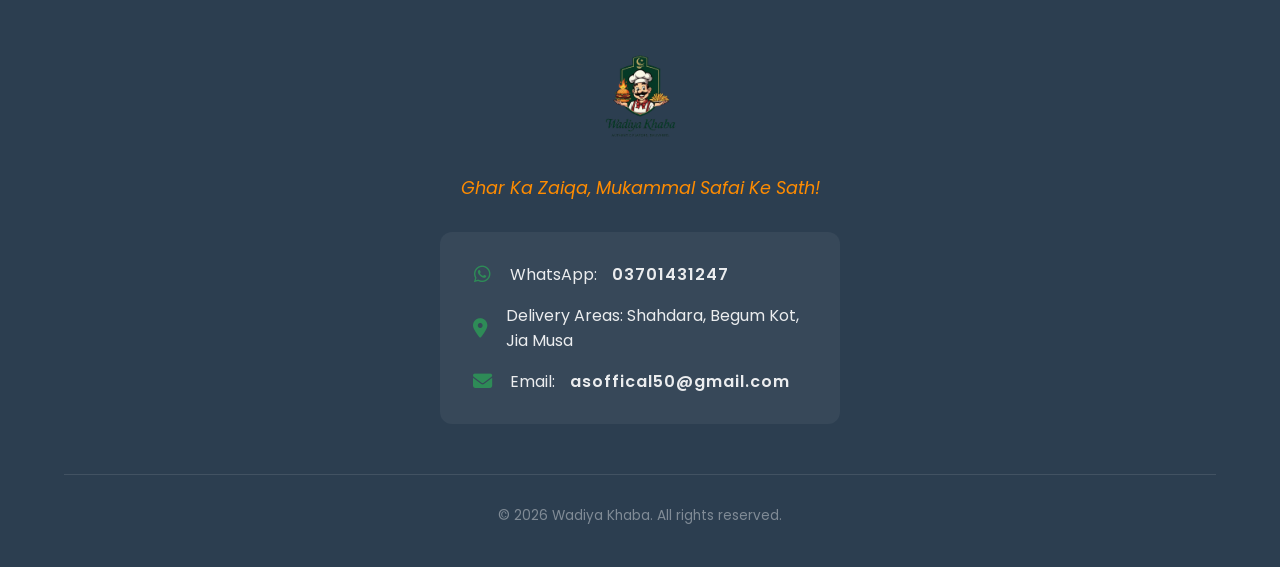
==== commit 6605e7e8: "Add Pack of 6 frozen products and update Netlify link" ====
--- a/index.html
+++ b/index.html
@@ -423,7 +423,135 @@
             <div class="menu-category">
                 <h3 class="category-title"><i class="fa-solid fa-snowflake"></i> Frozen Products</h3>
                 <div class="menu-grid">
-                    <!-- Frozen Samosas -->
+                    <!-- Frozen Samosas (Pack of 6) -->
+                    <div class="menu-item-card">
+                        <div class="item-img" style="background-image: url('frozen-samosa.png');"></div>
+                        <div class="item-content">
+                            <h4>Frozen Mini Alu Samosa <span class="badge-small">Pack of 6</span></h4>
+                            <p class="price">Rs. 150 <span class="unit">(6 pieces)</span></p>
+                            <div class="cart-controls">
+                                <div class="qty-bar">
+                                    <button class="qty-btn" onclick="changeQty('frozen-alu-samosa-6', -1)">-</button>
+                                    <input type="text" id="qty-frozen-alu-samosa-6" class="qty-input" value="1"
+                                        readonly>
+                                    <button class="qty-btn" onclick="changeQty('frozen-alu-samosa-6', 1)">+</button>
+                                </div>
+                                <button class="add-to-cart-btn"
+                                    onclick="addToCart('frozen-alu-samosa-6', 'Frozen Mini Alu Samosa (6pcs)', 150)"><i
+                                        class="fa-solid fa-cart-shopping"></i> Add</button>
+                            </div>
+                        </div>
+                    </div>
+                    <div class="menu-item-card">
+                        <div class="item-img" style="background-image: url('frozen-samosa.png');"></div>
+                        <div class="item-content">
+                            <h4>Frozen Vegetable Samosa <span class="badge-small">Pack of 6</span></h4>
+                            <p class="price">Rs. 200 <span class="unit">(6 pieces)</span></p>
+                            <div class="cart-controls">
+                                <div class="qty-bar">
+                                    <button class="qty-btn" onclick="changeQty('frozen-veg-samosa-6', -1)">-</button>
+                                    <input type="text" id="qty-frozen-veg-samosa-6" class="qty-input" value="1"
+                                        readonly>
+                                    <button class="qty-btn" onclick="changeQty('frozen-veg-samosa-6', 1)">+</button>
+                                </div>
+                                <button class="add-to-cart-btn"
+                                    onclick="addToCart('frozen-veg-samosa-6', 'Frozen Veg Samosa (6pcs)', 200)"><i
+                                        class="fa-solid fa-cart-shopping"></i> Add</button>
+                            </div>
+                        </div>
+                    </div>
+                    <div class="menu-item-card">
+                        <div class="item-img" style="background-image: url('frozen-samosa.png');"></div>
+                        <div class="item-content">
+                            <h4>Frozen Chicken Samosa <span class="badge-small">Pack of 6</span></h4>
+                            <p class="price">Rs. 250 <span class="unit">(6 pieces)</span></p>
+                            <div class="cart-controls">
+                                <div class="qty-bar">
+                                    <button class="qty-btn" onclick="changeQty('frozen-chk-samosa-6', -1)">-</button>
+                                    <input type="text" id="qty-frozen-chk-samosa-6" class="qty-input" value="1"
+                                        readonly>
+                                    <button class="qty-btn" onclick="changeQty('frozen-chk-samosa-6', 1)">+</button>
+                                </div>
+                                <button class="add-to-cart-btn"
+                                    onclick="addToCart('frozen-chk-samosa-6', 'Frozen Chicken Samosa (6pcs)', 250)"><i
+                                        class="fa-solid fa-cart-shopping"></i> Add</button>
+                            </div>
+                        </div>
+                    </div>
+
+                    <!-- Frozen Rolls (Pack of 6) -->
+                    <div class="menu-item-card">
+                        <div class="item-img" style="background-image: url('frozen-roll.jpg');"></div>
+                        <div class="item-content">
+                            <h4>Frozen Mini Alu Roll <span class="badge-small">Pack of 6</span></h4>
+                            <p class="price">Rs. 150 <span class="unit">(6 pieces)</span></p>
+                            <div class="cart-controls">
+                                <div class="qty-bar">
+                                    <button class="qty-btn" onclick="changeQty('frozen-alu-roll-6', -1)">-</button>
+                                    <input type="text" id="qty-frozen-alu-roll-6" class="qty-input" value="1" readonly>
+                                    <button class="qty-btn" onclick="changeQty('frozen-alu-roll-6', 1)">+</button>
+                                </div>
+                                <button class="add-to-cart-btn"
+                                    onclick="addToCart('frozen-alu-roll-6', 'Frozen Mini Alu Roll (6pcs)', 150)"><i
+                                        class="fa-solid fa-cart-shopping"></i> Add</button>
+                            </div>
+                        </div>
+                    </div>
+                    <div class="menu-item-card">
+                        <div class="item-img" style="background-image: url('frozen-roll.jpg');"></div>
+                        <div class="item-content">
+                            <h4>Frozen Vegetable Roll <span class="badge-small">Pack of 6</span></h4>
+                            <p class="price">Rs. 200 <span class="unit">(6 pieces)</span></p>
+                            <div class="cart-controls">
+                                <div class="qty-bar">
+                                    <button class="qty-btn" onclick="changeQty('frozen-veg-roll-6', -1)">-</button>
+                                    <input type="text" id="qty-frozen-veg-roll-6" class="qty-input" value="1" readonly>
+                                    <button class="qty-btn" onclick="changeQty('frozen-veg-roll-6', 1)">+</button>
+                                </div>
+                                <button class="add-to-cart-btn"
+                                    onclick="addToCart('frozen-veg-roll-6', 'Frozen Veg Roll (6pcs)', 200)"><i
+                                        class="fa-solid fa-cart-shopping"></i> Add</button>
+                            </div>
+                        </div>
+                    </div>
+                    <div class="menu-item-card">
+                        <div class="item-img" style="background-image: url('frozen-roll.jpg');"></div>
+                        <div class="item-content">
+                            <h4>Frozen Chicken Roll <span class="badge-small">Pack of 6</span></h4>
+                            <p class="price">Rs. 250 <span class="unit">(6 pieces)</span></p>
+                            <div class="cart-controls">
+                                <div class="qty-bar">
+                                    <button class="qty-btn" onclick="changeQty('frozen-chk-roll-6', -1)">-</button>
+                                    <input type="text" id="qty-frozen-chk-roll-6" class="qty-input" value="1" readonly>
+                                    <button class="qty-btn" onclick="changeQty('frozen-chk-roll-6', 1)">+</button>
+                                </div>
+                                <button class="add-to-cart-btn"
+                                    onclick="addToCart('frozen-chk-roll-6', 'Frozen Chicken Roll (6pcs)', 250)"><i
+                                        class="fa-solid fa-cart-shopping"></i> Add</button>
+                            </div>
+                        </div>
+                    </div>
+
+                    <!-- Frozen Shami (Pack of 6) -->
+                    <div class="menu-item-card">
+                        <div class="item-img" style="background-image: url('frozen-shami.jpg');"></div>
+                        <div class="item-content">
+                            <h4>Frozen Shami Kabab <span class="badge-small">Pack of 6</span></h4>
+                            <p class="price">Rs. 500 <span class="unit">(6 pieces)</span></p>
+                            <div class="cart-controls">
+                                <div class="qty-bar">
+                                    <button class="qty-btn" onclick="changeQty('frozen-shami-6', -1)">-</button>
+                                    <input type="text" id="qty-frozen-shami-6" class="qty-input" value="1" readonly>
+                                    <button class="qty-btn" onclick="changeQty('frozen-shami-6', 1)">+</button>
+                                </div>
+                                <button class="add-to-cart-btn"
+                                    onclick="addToCart('frozen-shami-6', 'Frozen Shami (6pcs)', 500)"><i
+                                        class="fa-solid fa-cart-shopping"></i> Add</button>
+                            </div>
+                        </div>
+                    </div>
+
+                    <!-- Frozen Samosas (Per Dozen) -->
                     <div class="menu-item-card">
                         <div class="item-img" style="background-image: url('frozen-samosa.png');"></div>
                         <div class="item-content">
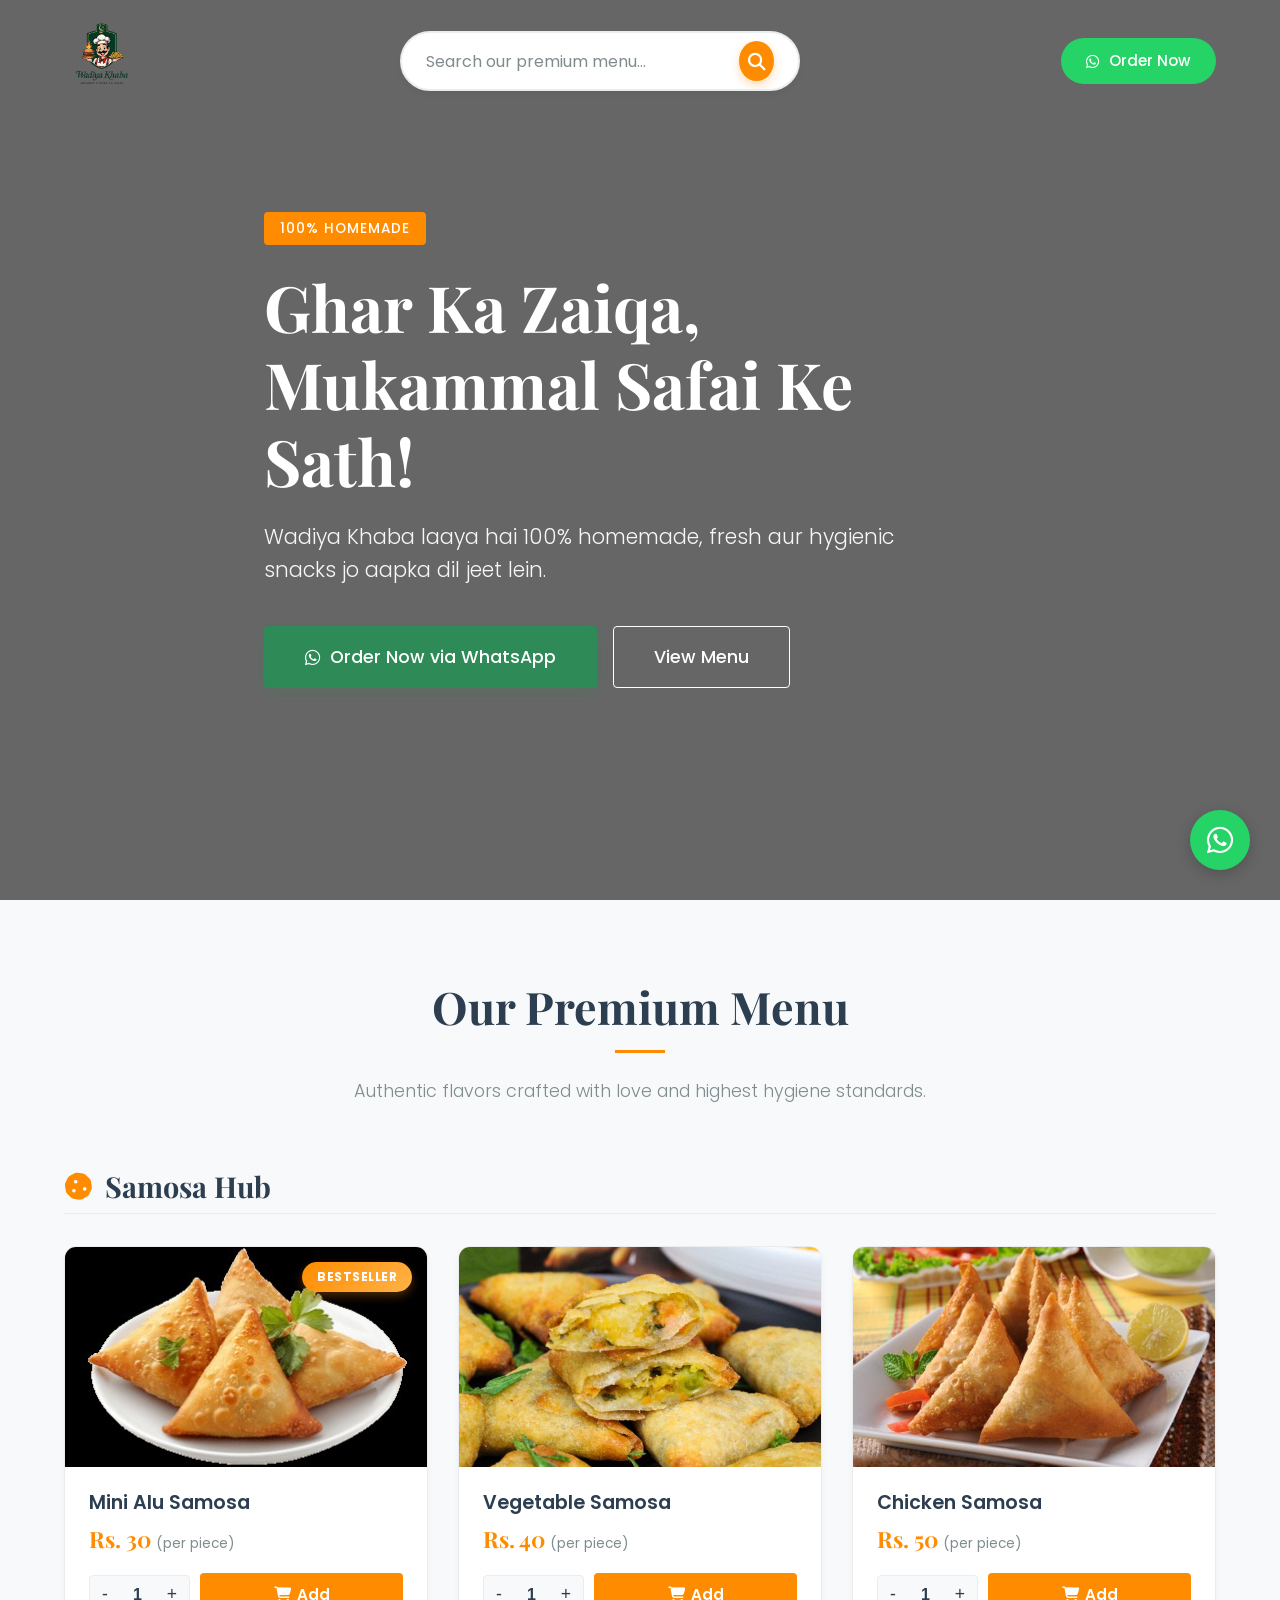
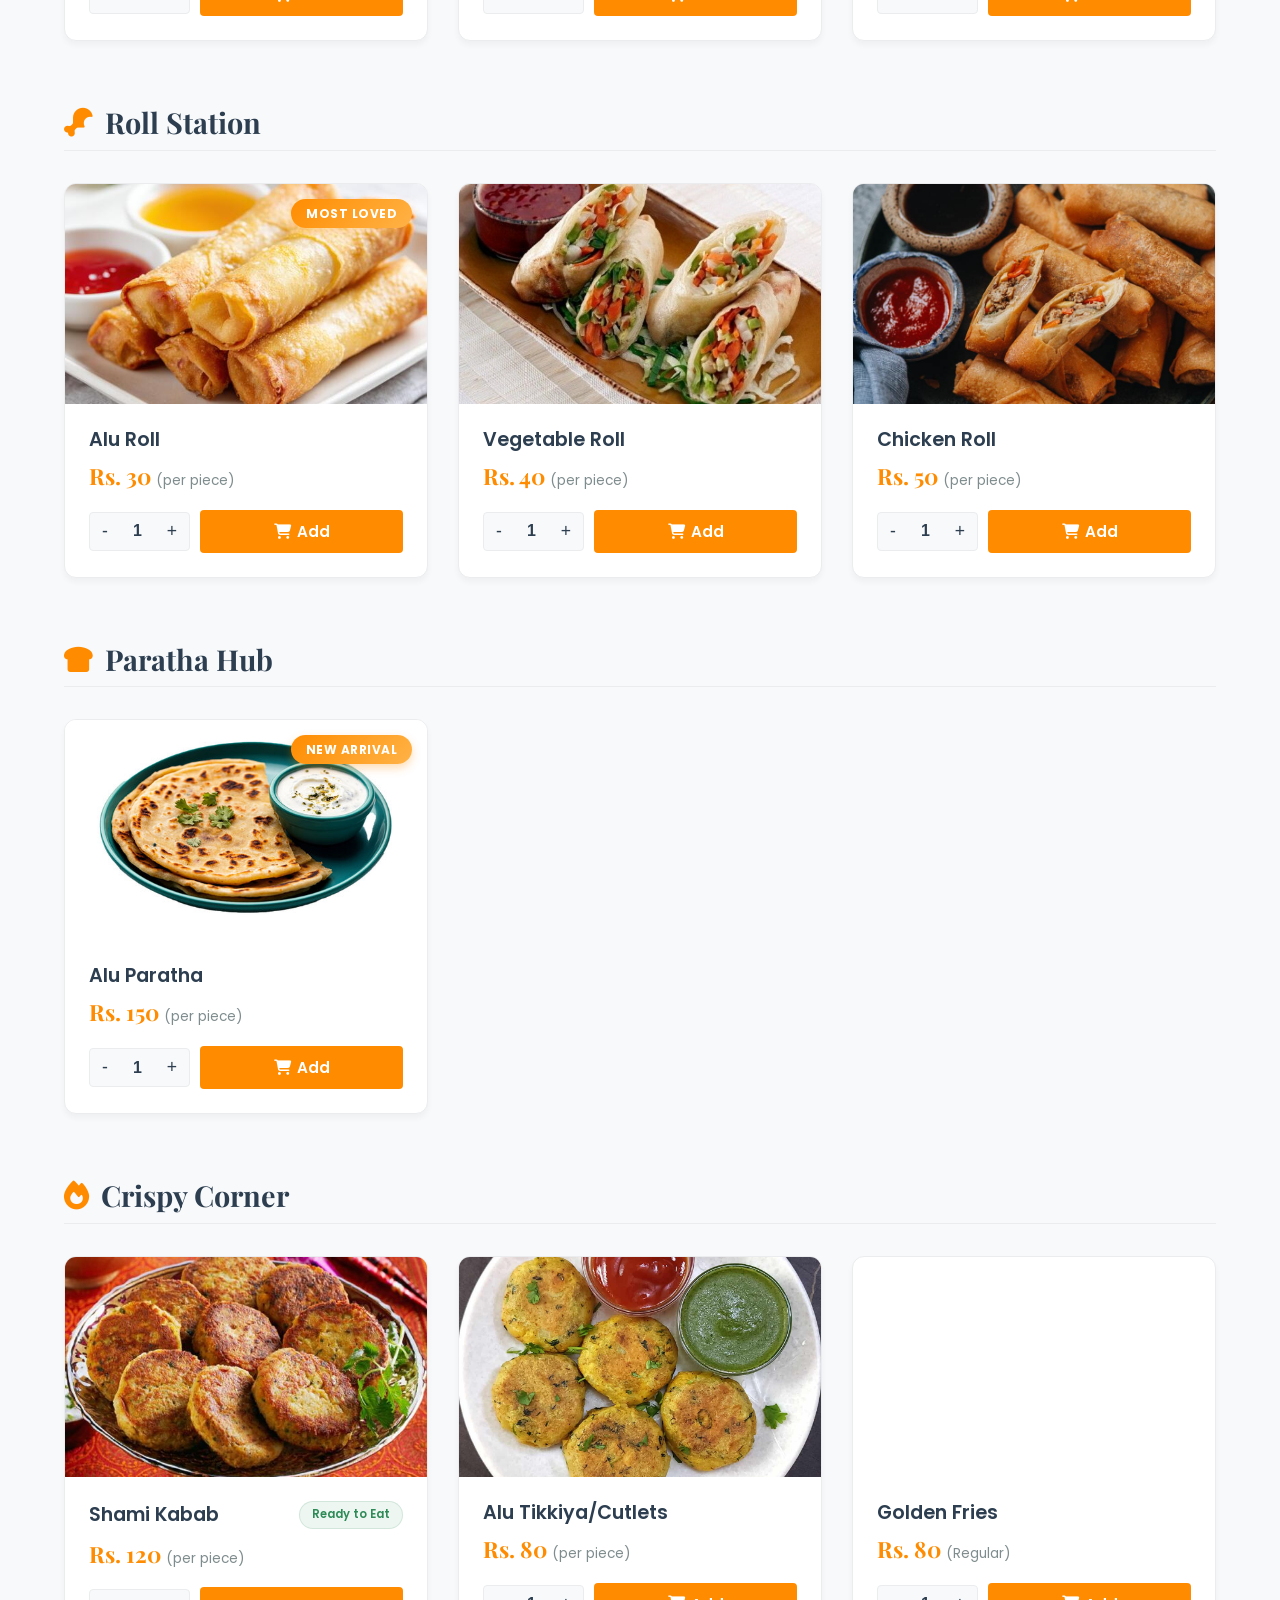
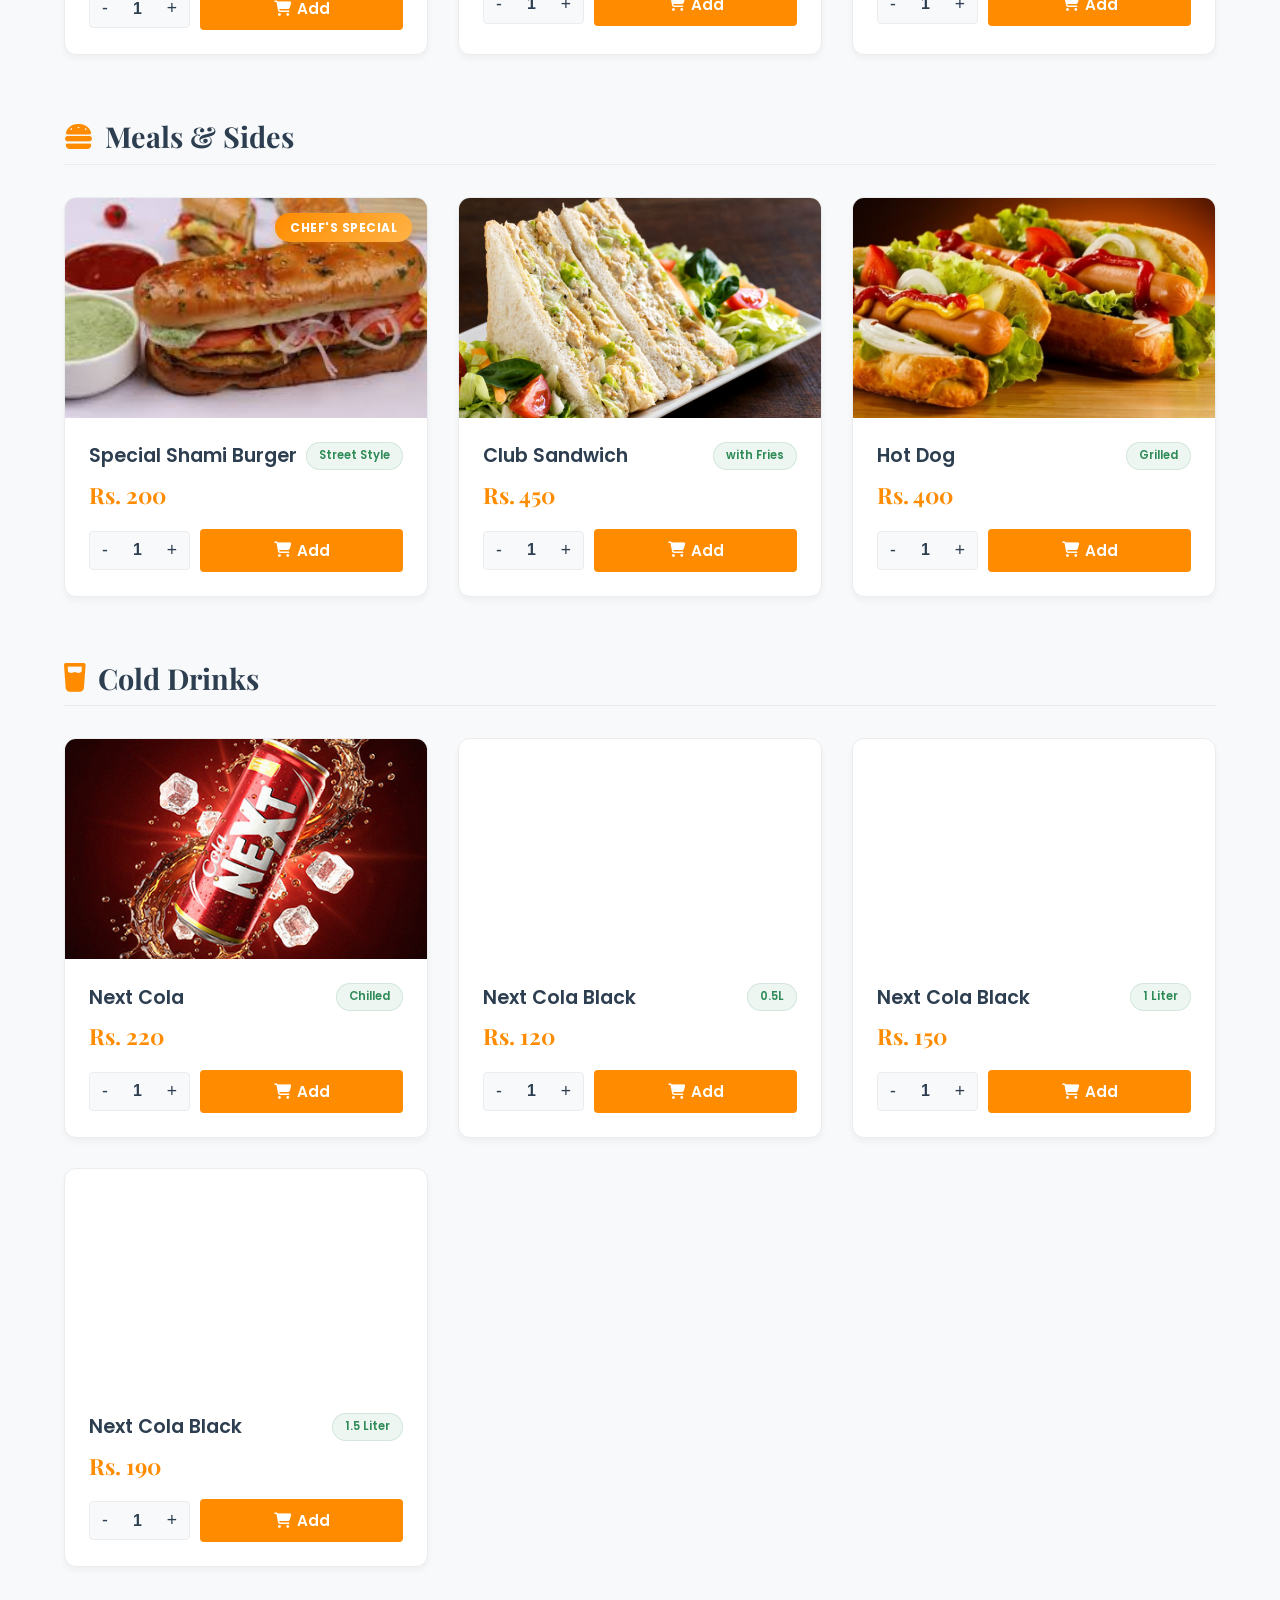
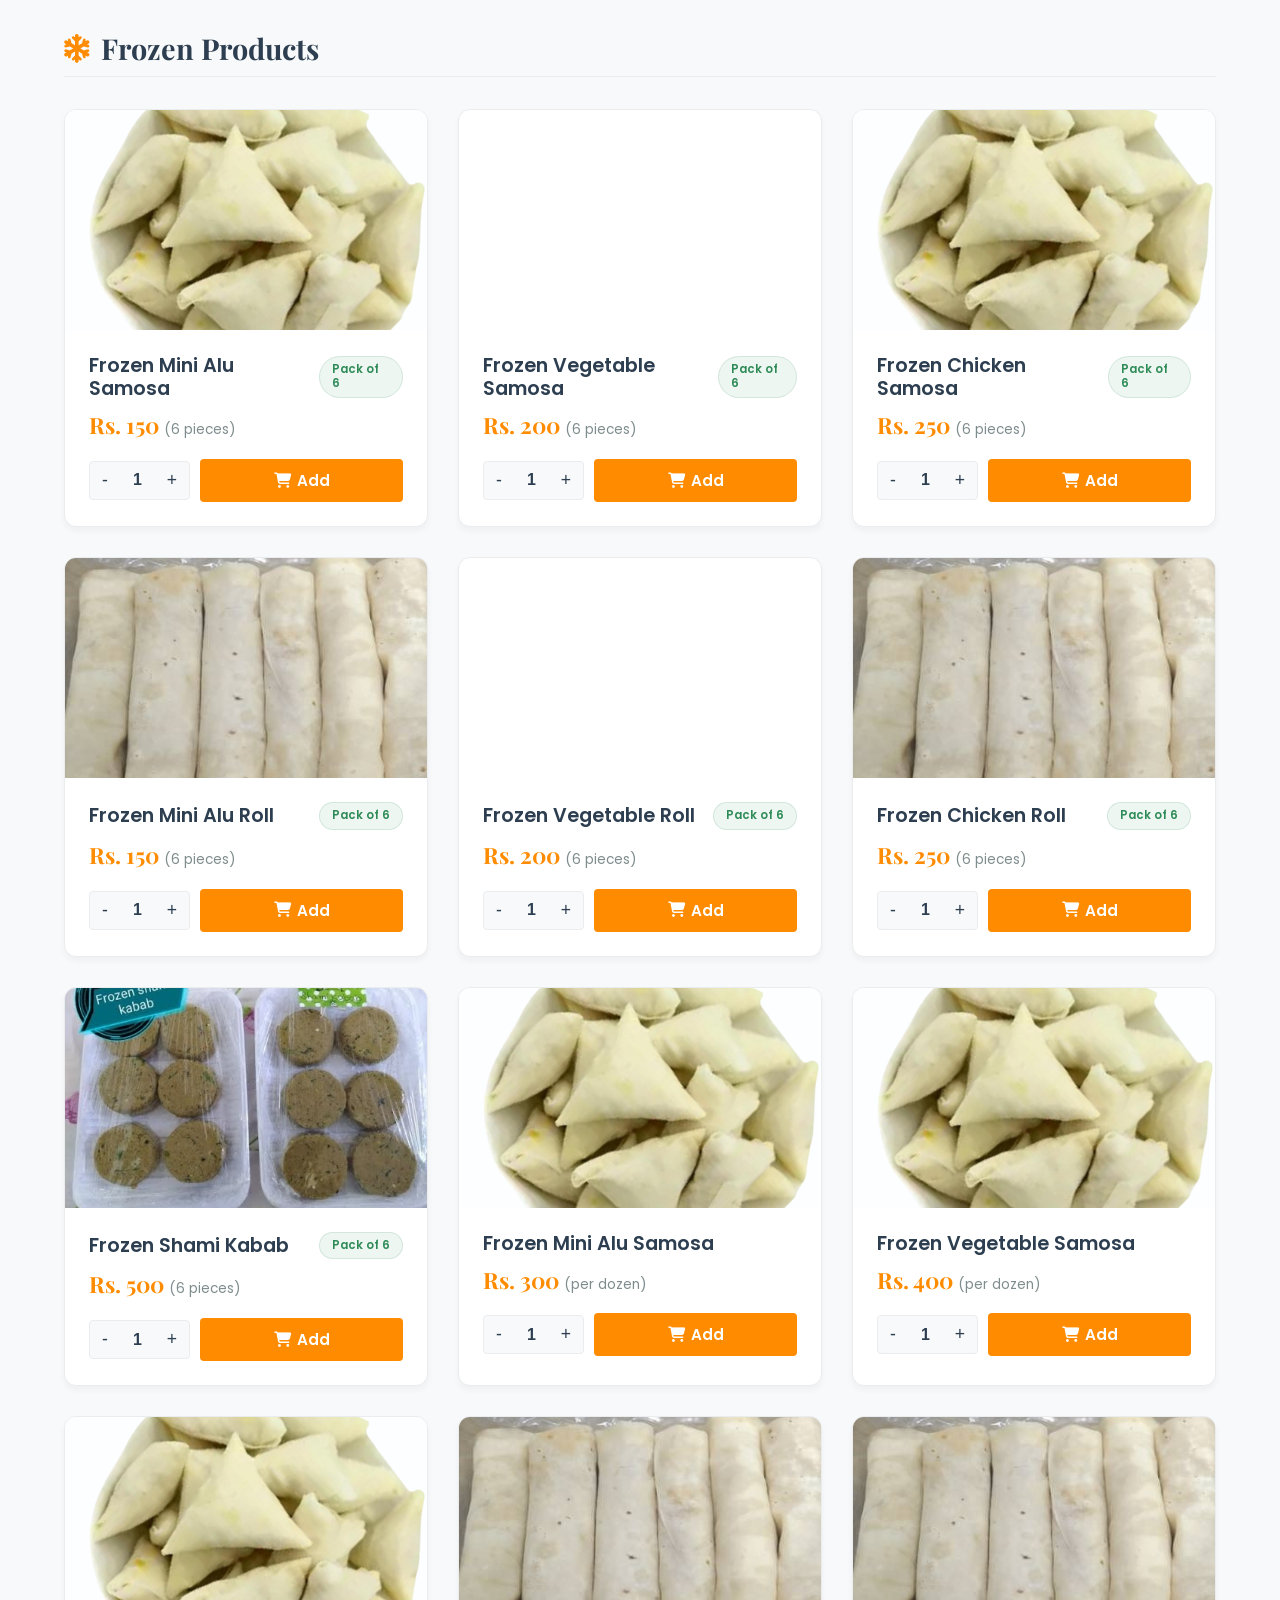
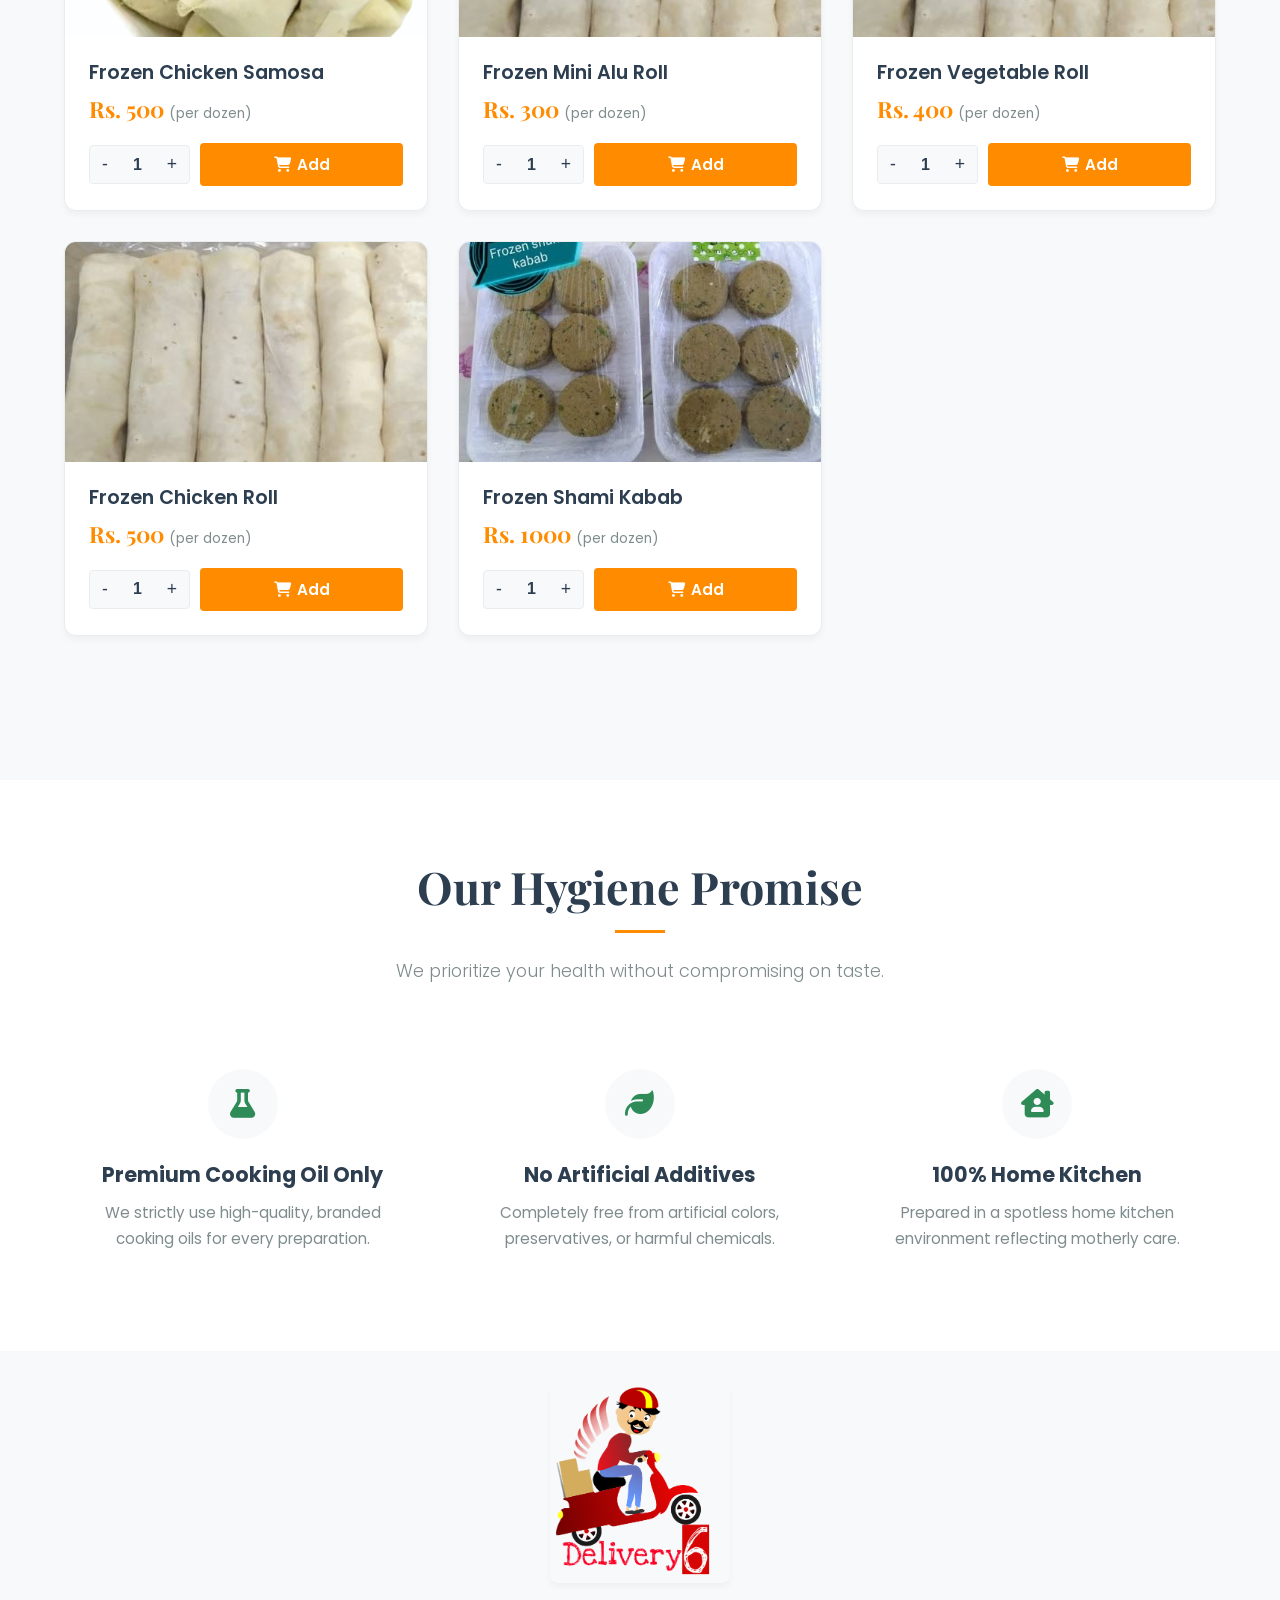
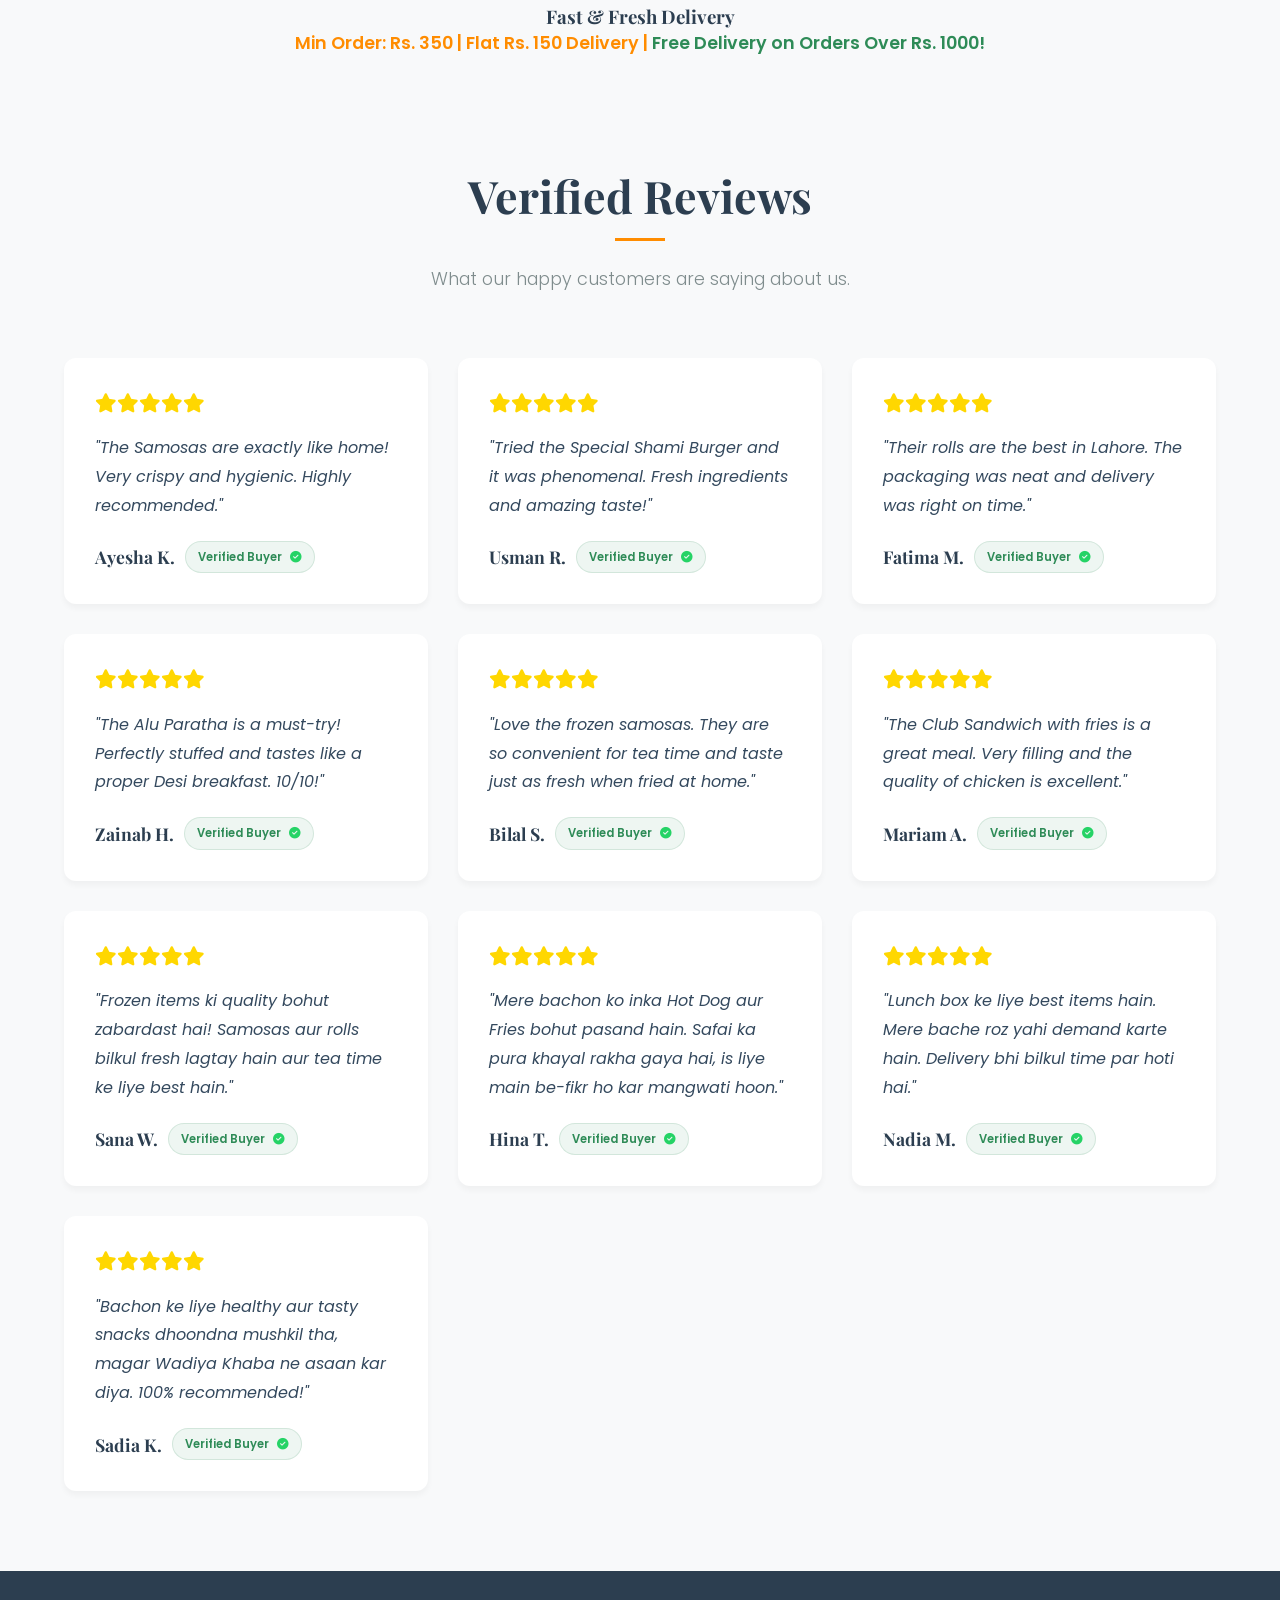
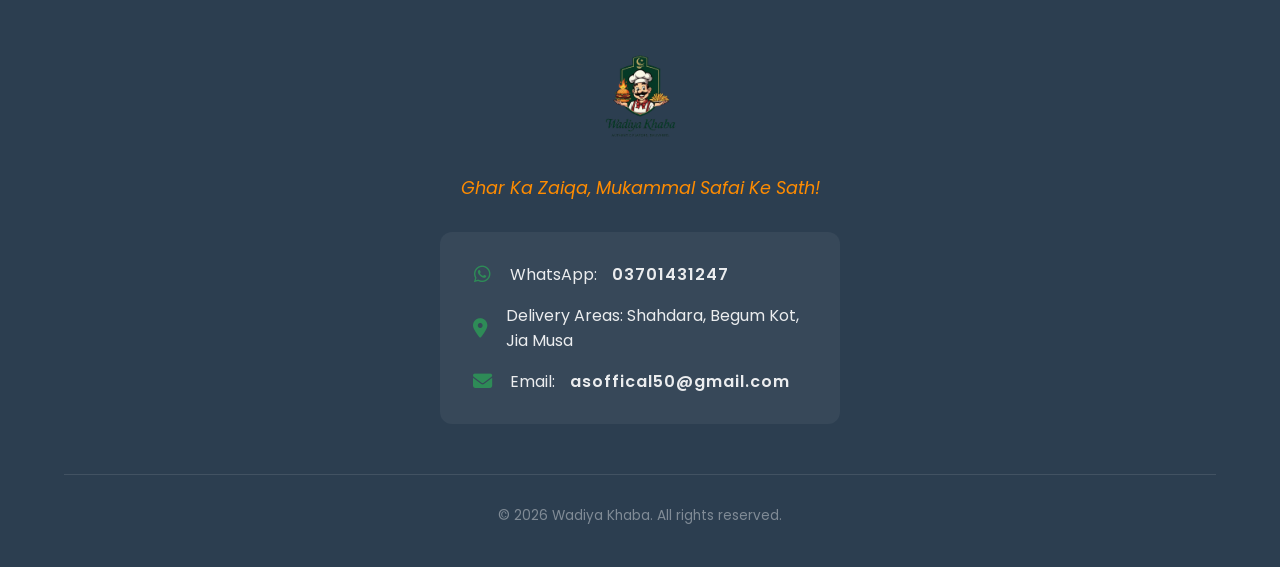
==== commit 54c0e59c: "Update images for Pack of 6 Veg Roll and Samosa" ====
--- a/index.html
+++ b/index.html
@@ -443,7 +443,7 @@
                         </div>
                     </div>
                     <div class="menu-item-card">
-                        <div class="item-img" style="background-image: url('frozen-samosa.png');"></div>
+                        <div class="item-img" style="background-image: url('frozen-veg-samosa-6.png');"></div>
                         <div class="item-content">
                             <h4>Frozen Vegetable Samosa <span class="badge-small">Pack of 6</span></h4>
                             <p class="price">Rs. 200 <span class="unit">(6 pieces)</span></p>
@@ -498,7 +498,7 @@
                         </div>
                     </div>
                     <div class="menu-item-card">
-                        <div class="item-img" style="background-image: url('frozen-roll.jpg');"></div>
+                        <div class="item-img" style="background-image: url('frozen-veg-roll-6.png');"></div>
                         <div class="item-content">
                             <h4>Frozen Vegetable Roll <span class="badge-small">Pack of 6</span></h4>
                             <p class="price">Rs. 200 <span class="unit">(6 pieces)</span></p>
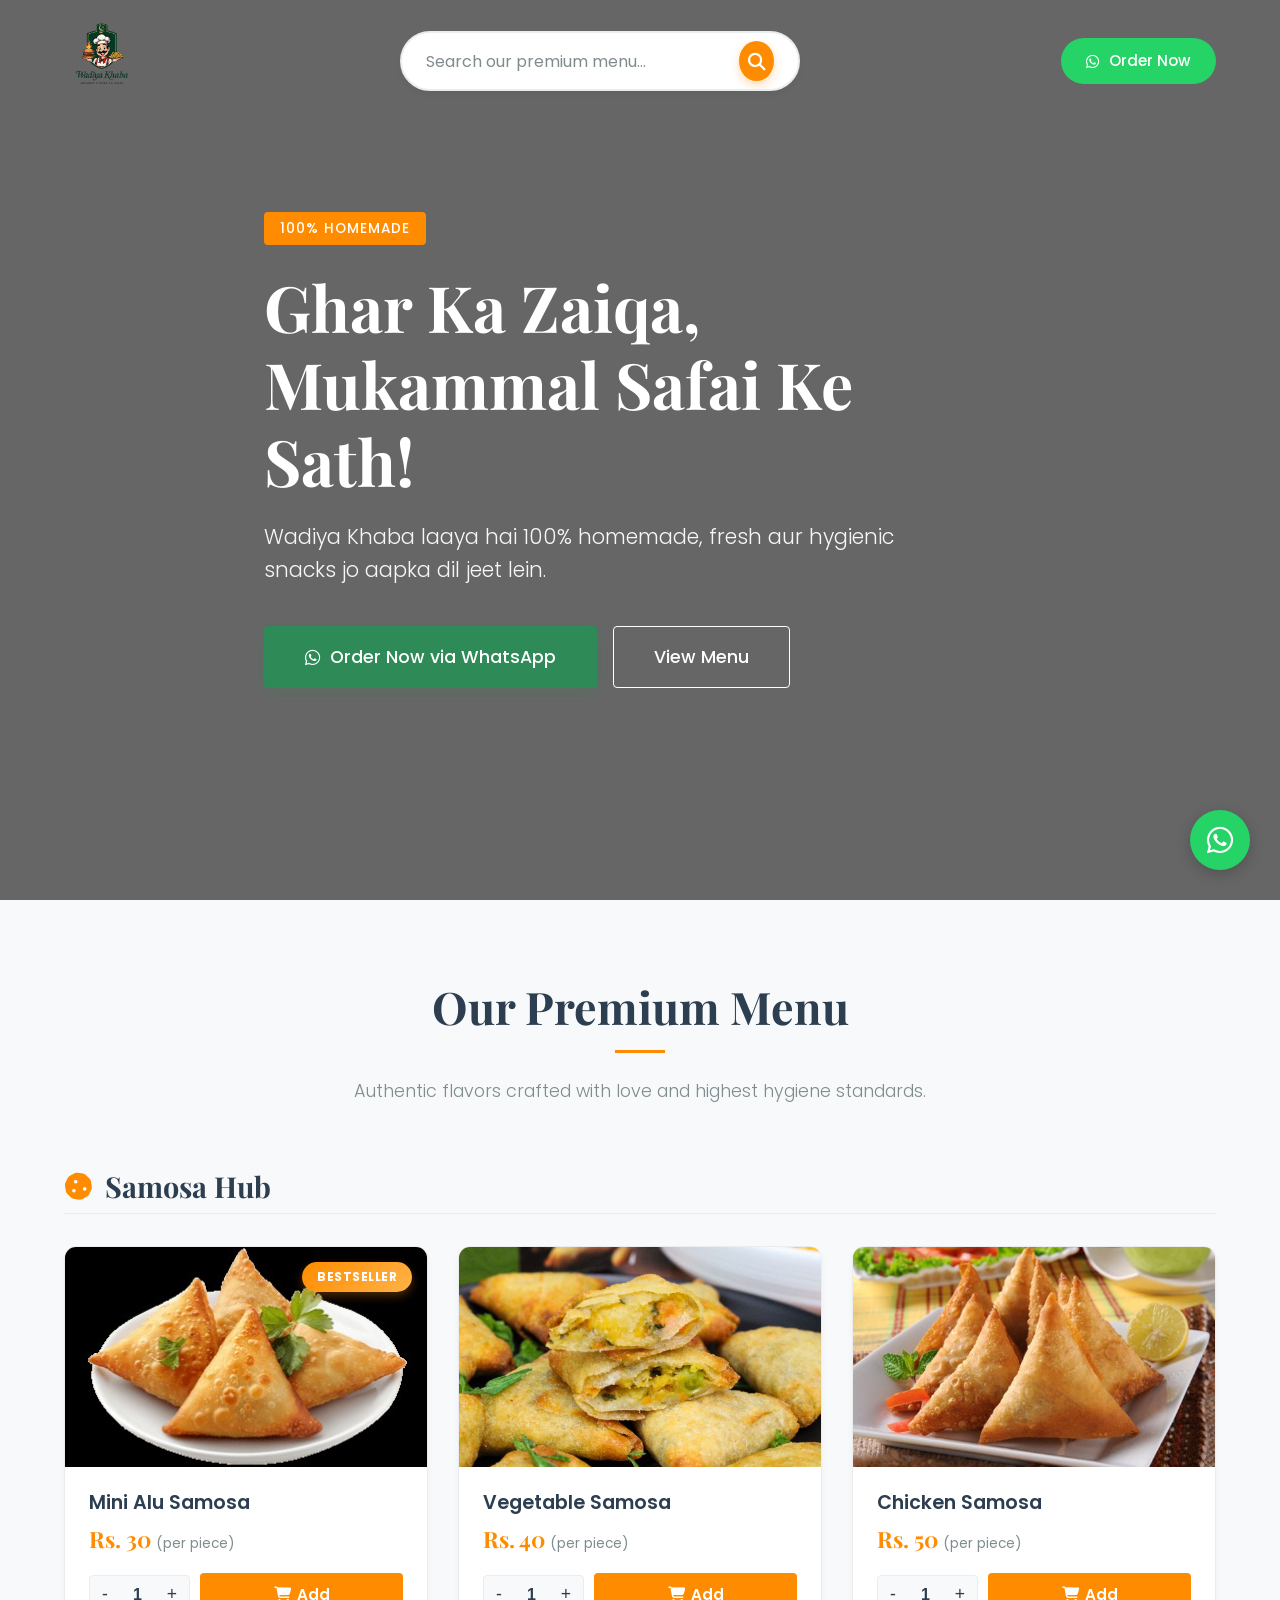
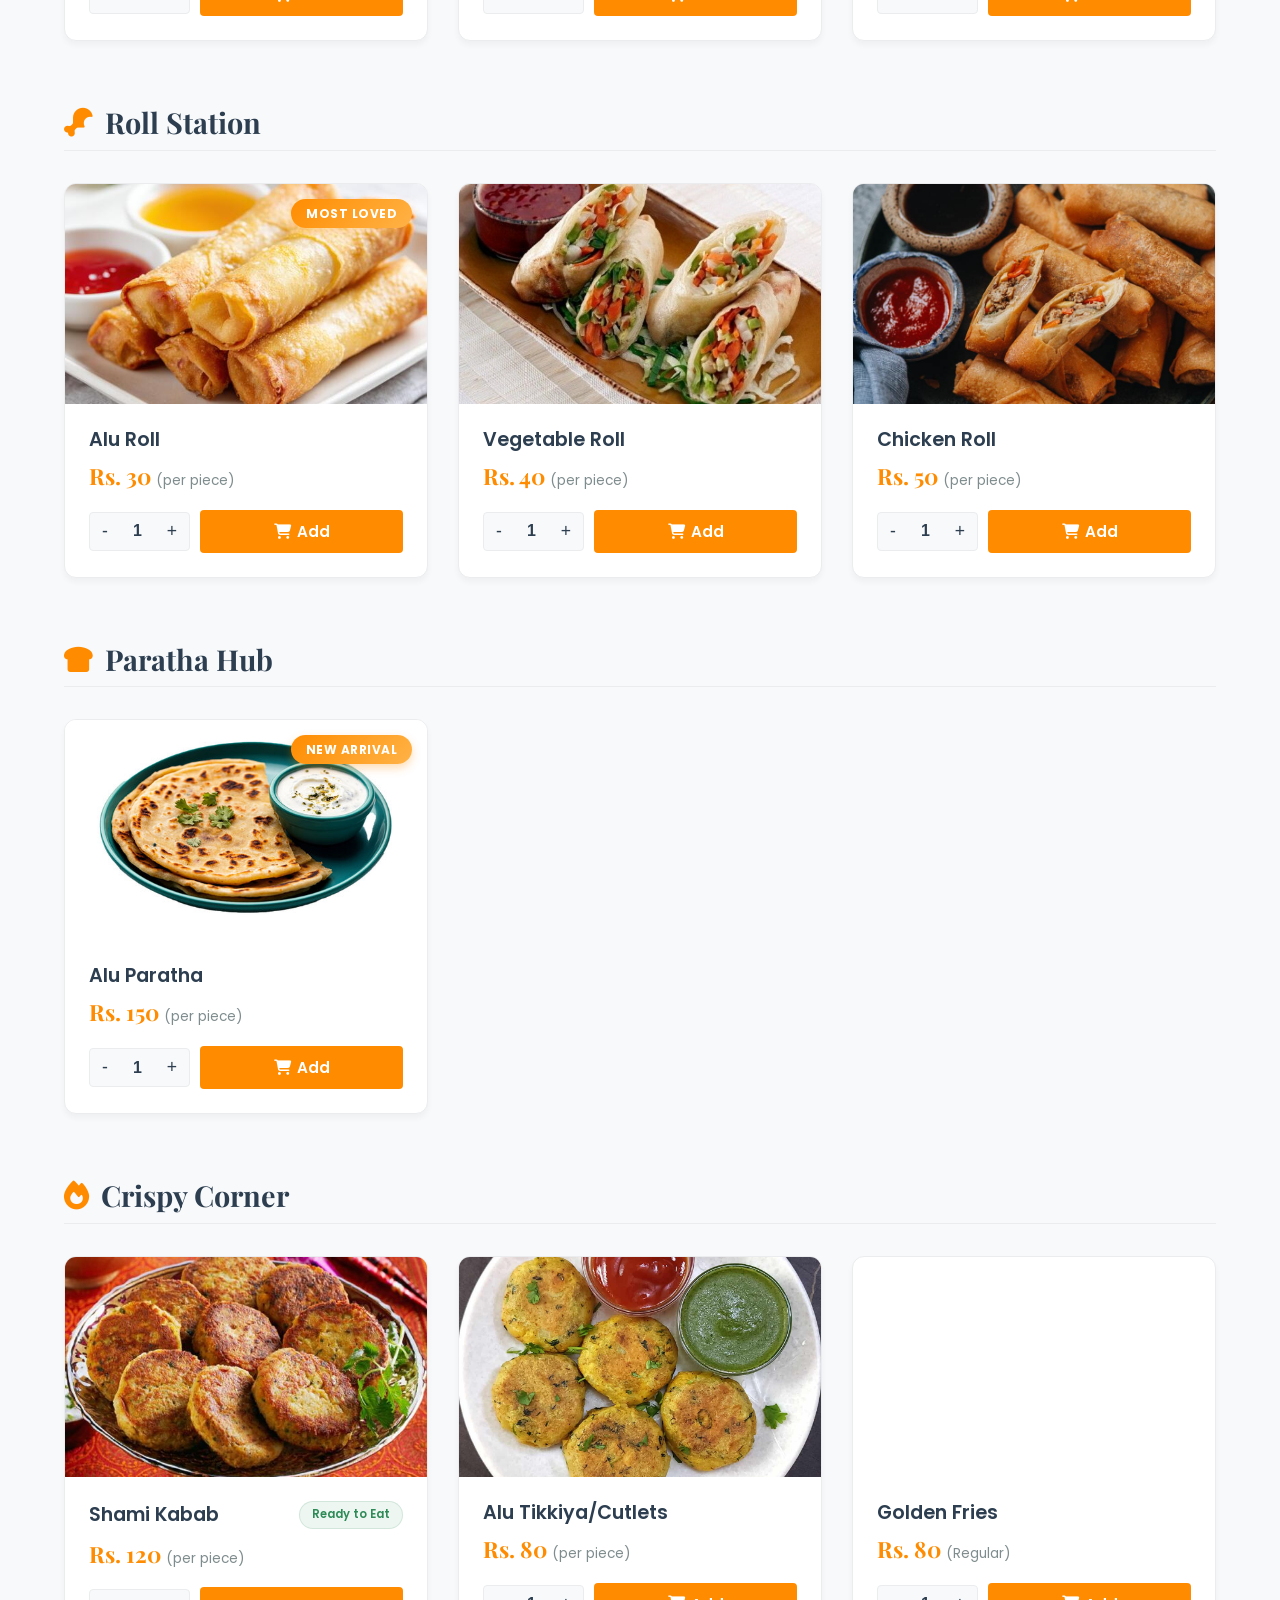
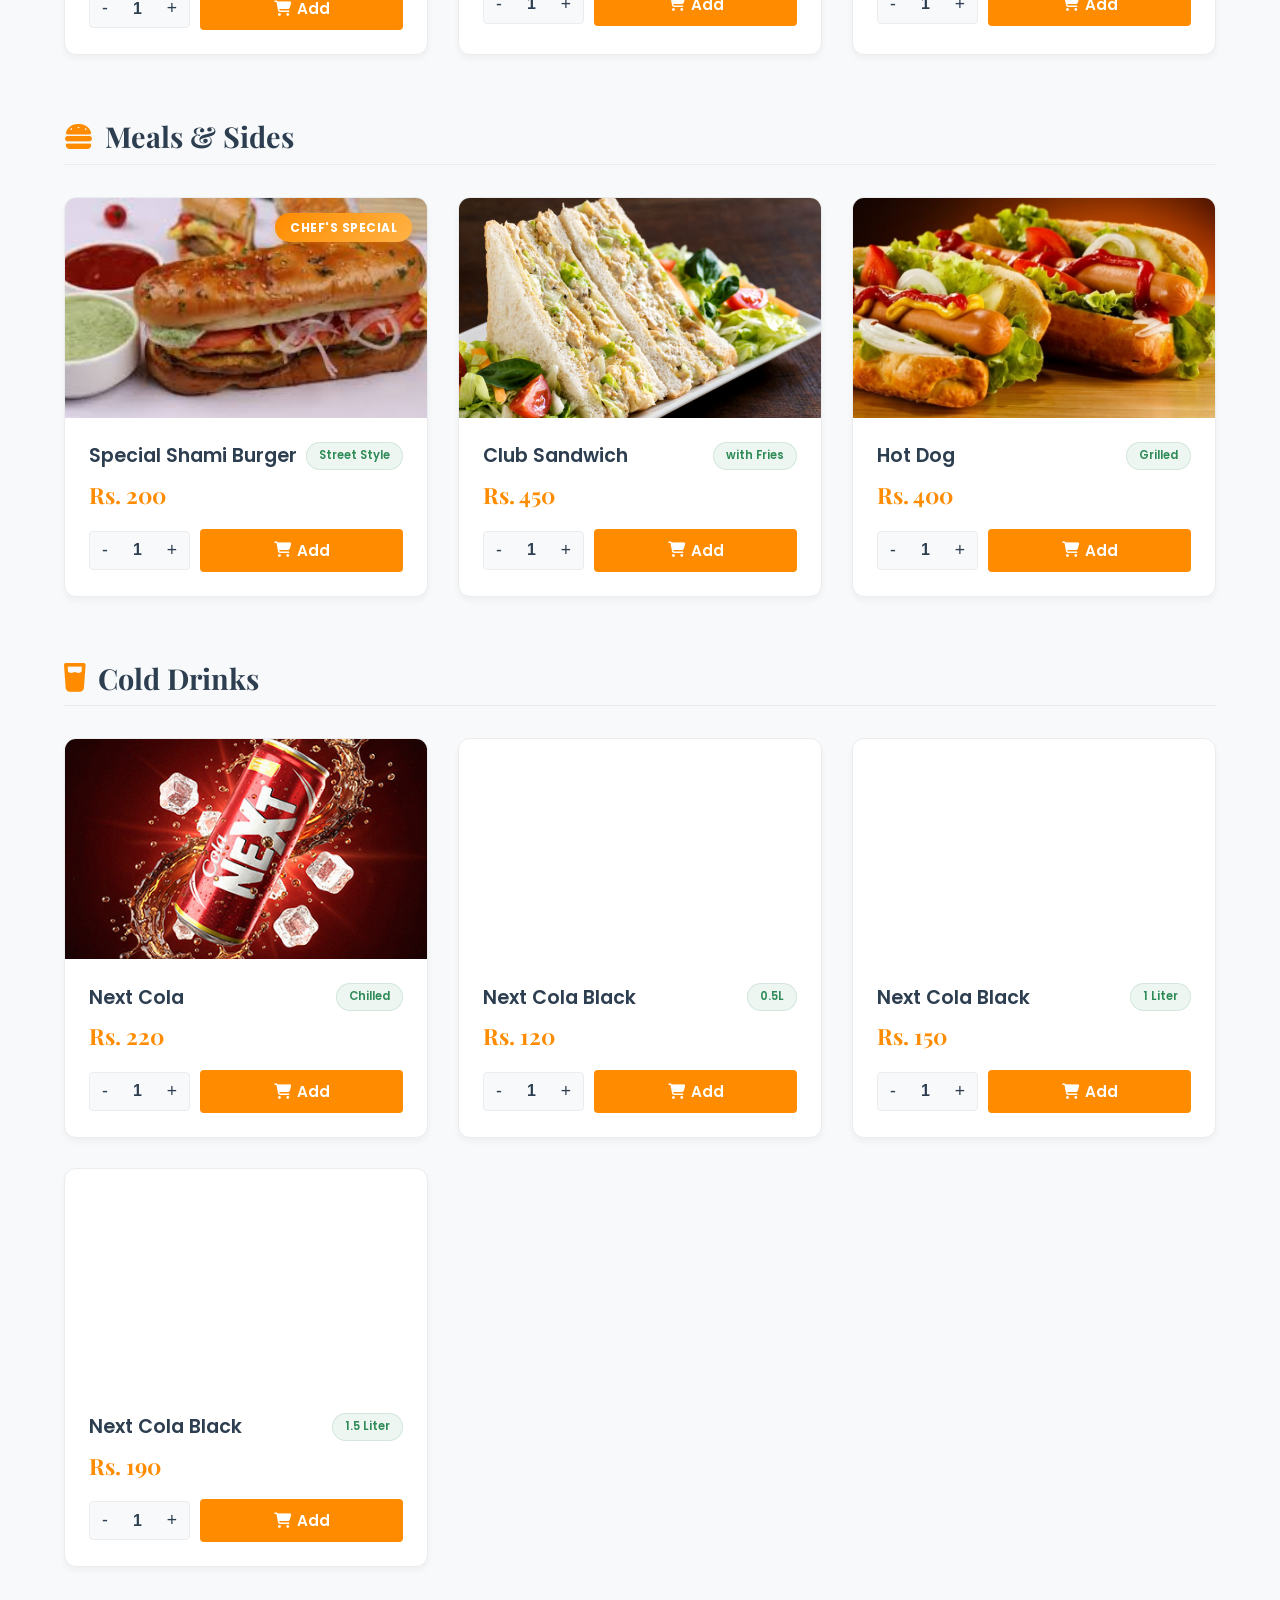
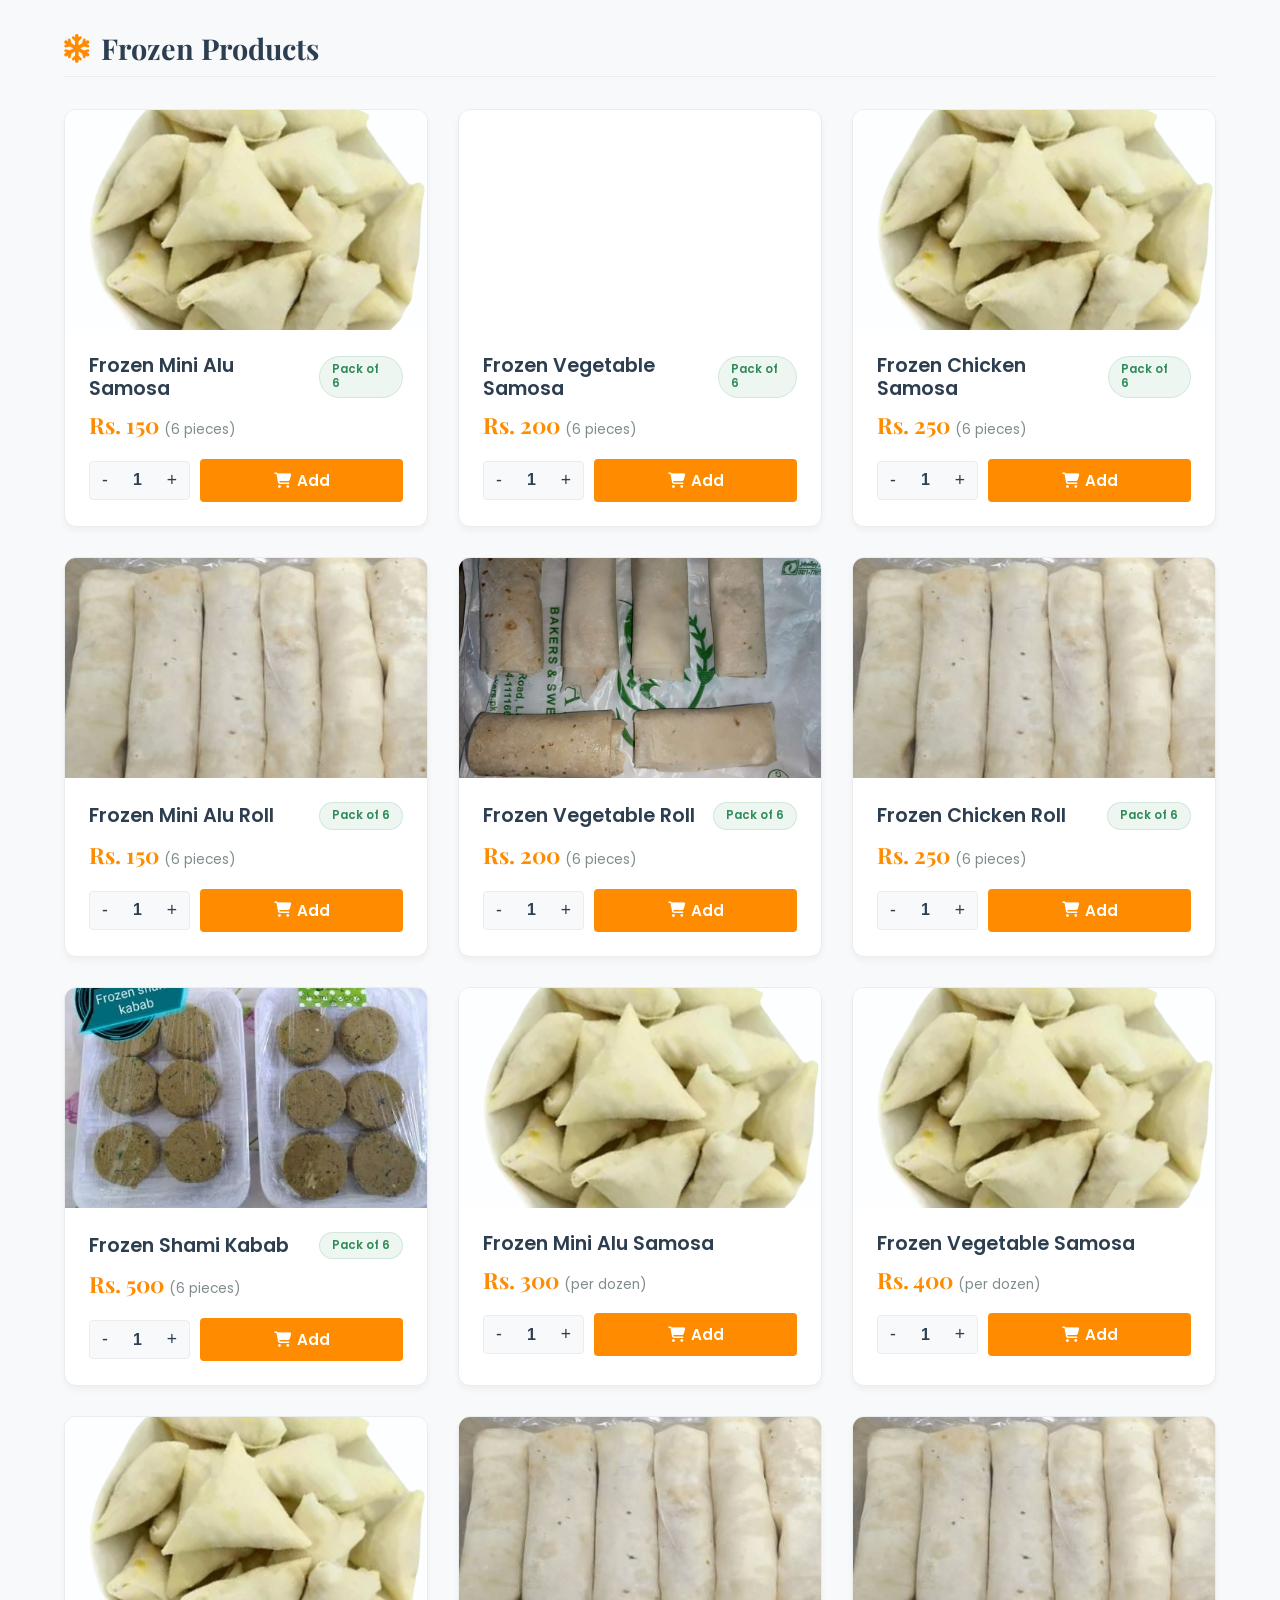
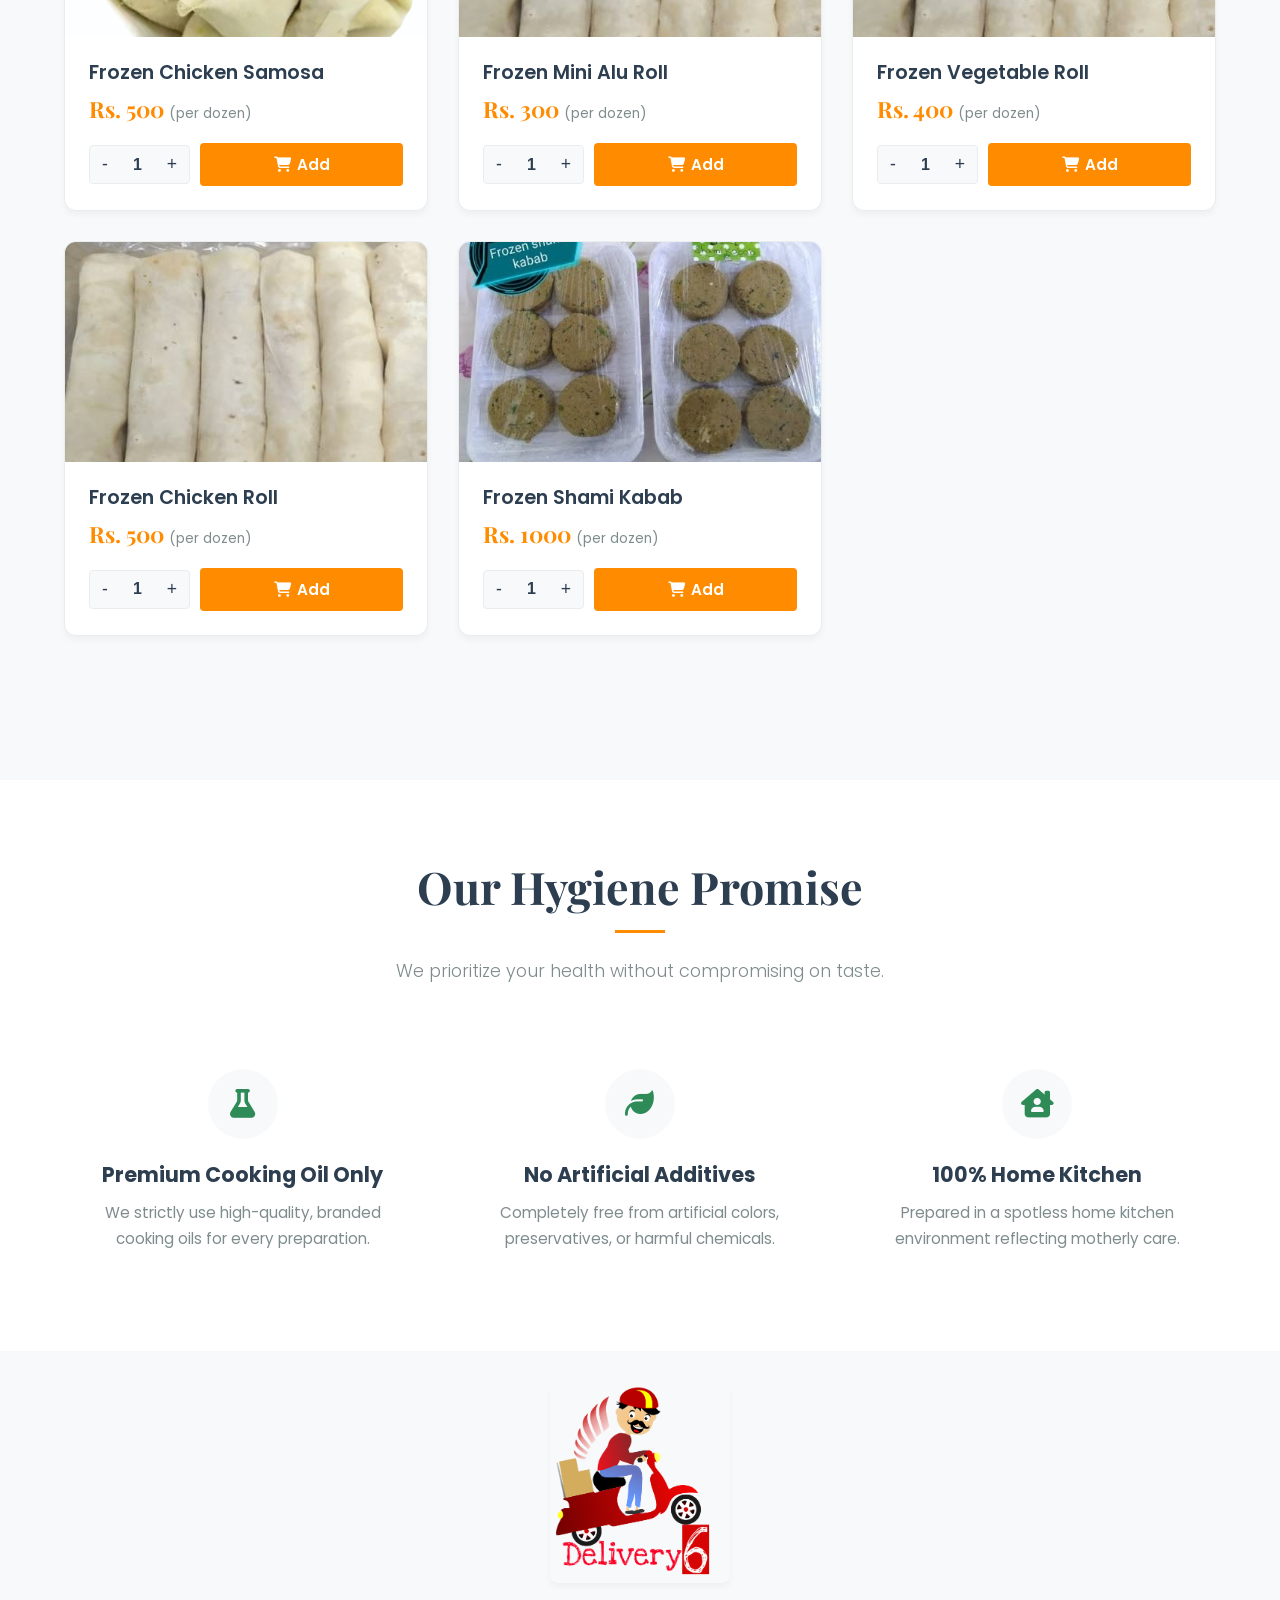
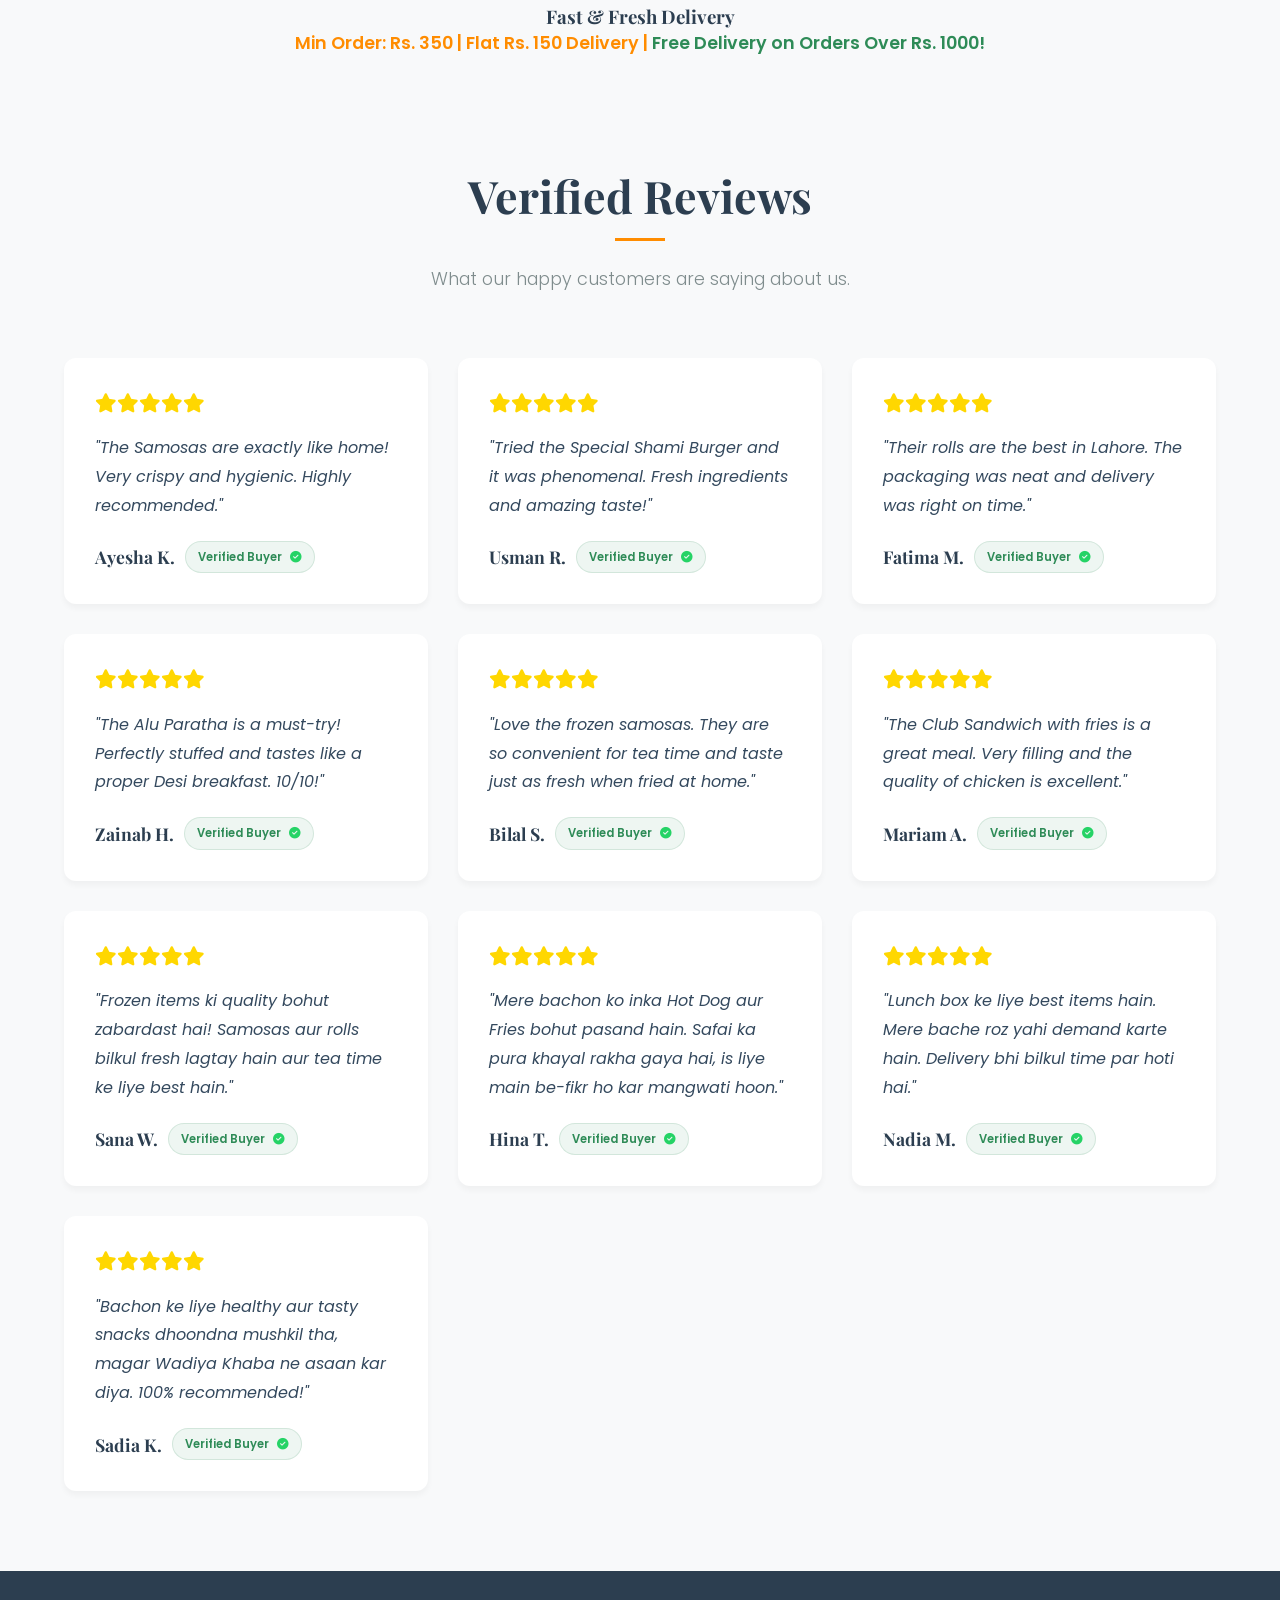
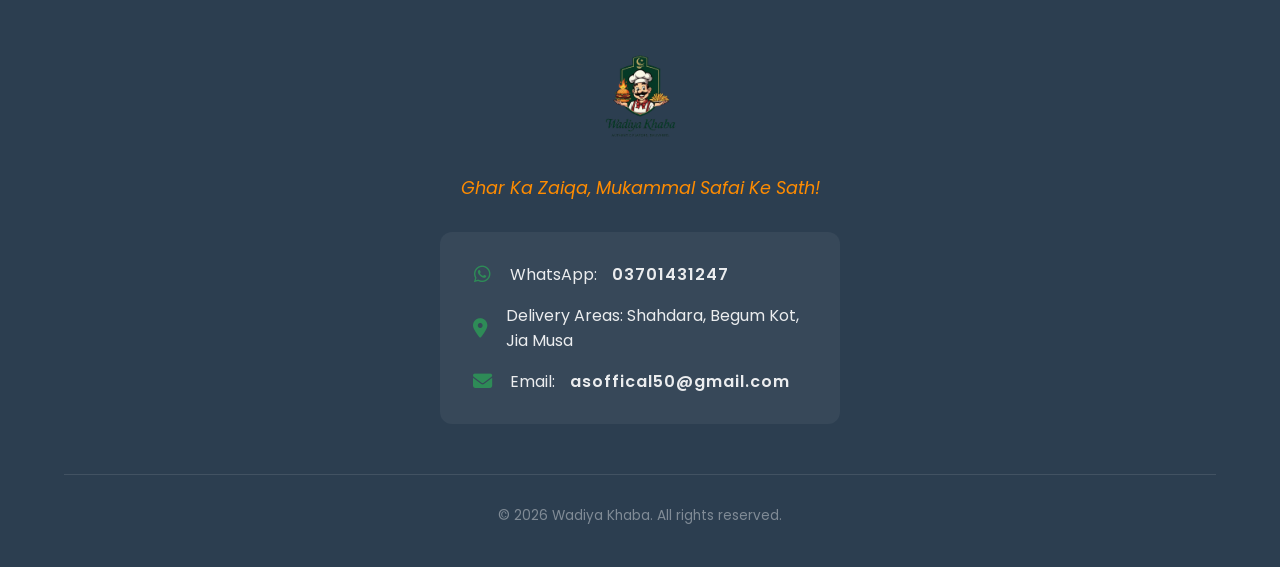
==== commit c1a0a021: "Optimize large images and fix 404 image errors" ====
--- a/index.html
+++ b/index.html
@@ -443,7 +443,7 @@
                         </div>
                     </div>
                     <div class="menu-item-card">
-                        <div class="item-img" style="background-image: url('frozen-veg-samosa-6.png');"></div>
+                        <div class="item-img" style="background-image: url('Pack of 6 Vegetable Samosa.jpg');"></div>
                         <div class="item-content">
                             <h4>Frozen Vegetable Samosa <span class="badge-small">Pack of 6</span></h4>
                             <p class="price">Rs. 200 <span class="unit">(6 pieces)</span></p>
@@ -498,7 +498,7 @@
                         </div>
                     </div>
                     <div class="menu-item-card">
-                        <div class="item-img" style="background-image: url('frozen-veg-roll-6.png');"></div>
+                        <div class="item-img" style="background-image: url('Pack of 6 Vegetable Roll.jpg');"></div>
                         <div class="item-content">
                             <h4>Frozen Vegetable Roll <span class="badge-small">Pack of 6</span></h4>
                             <p class="price">Rs. 200 <span class="unit">(6 pieces)</span></p>
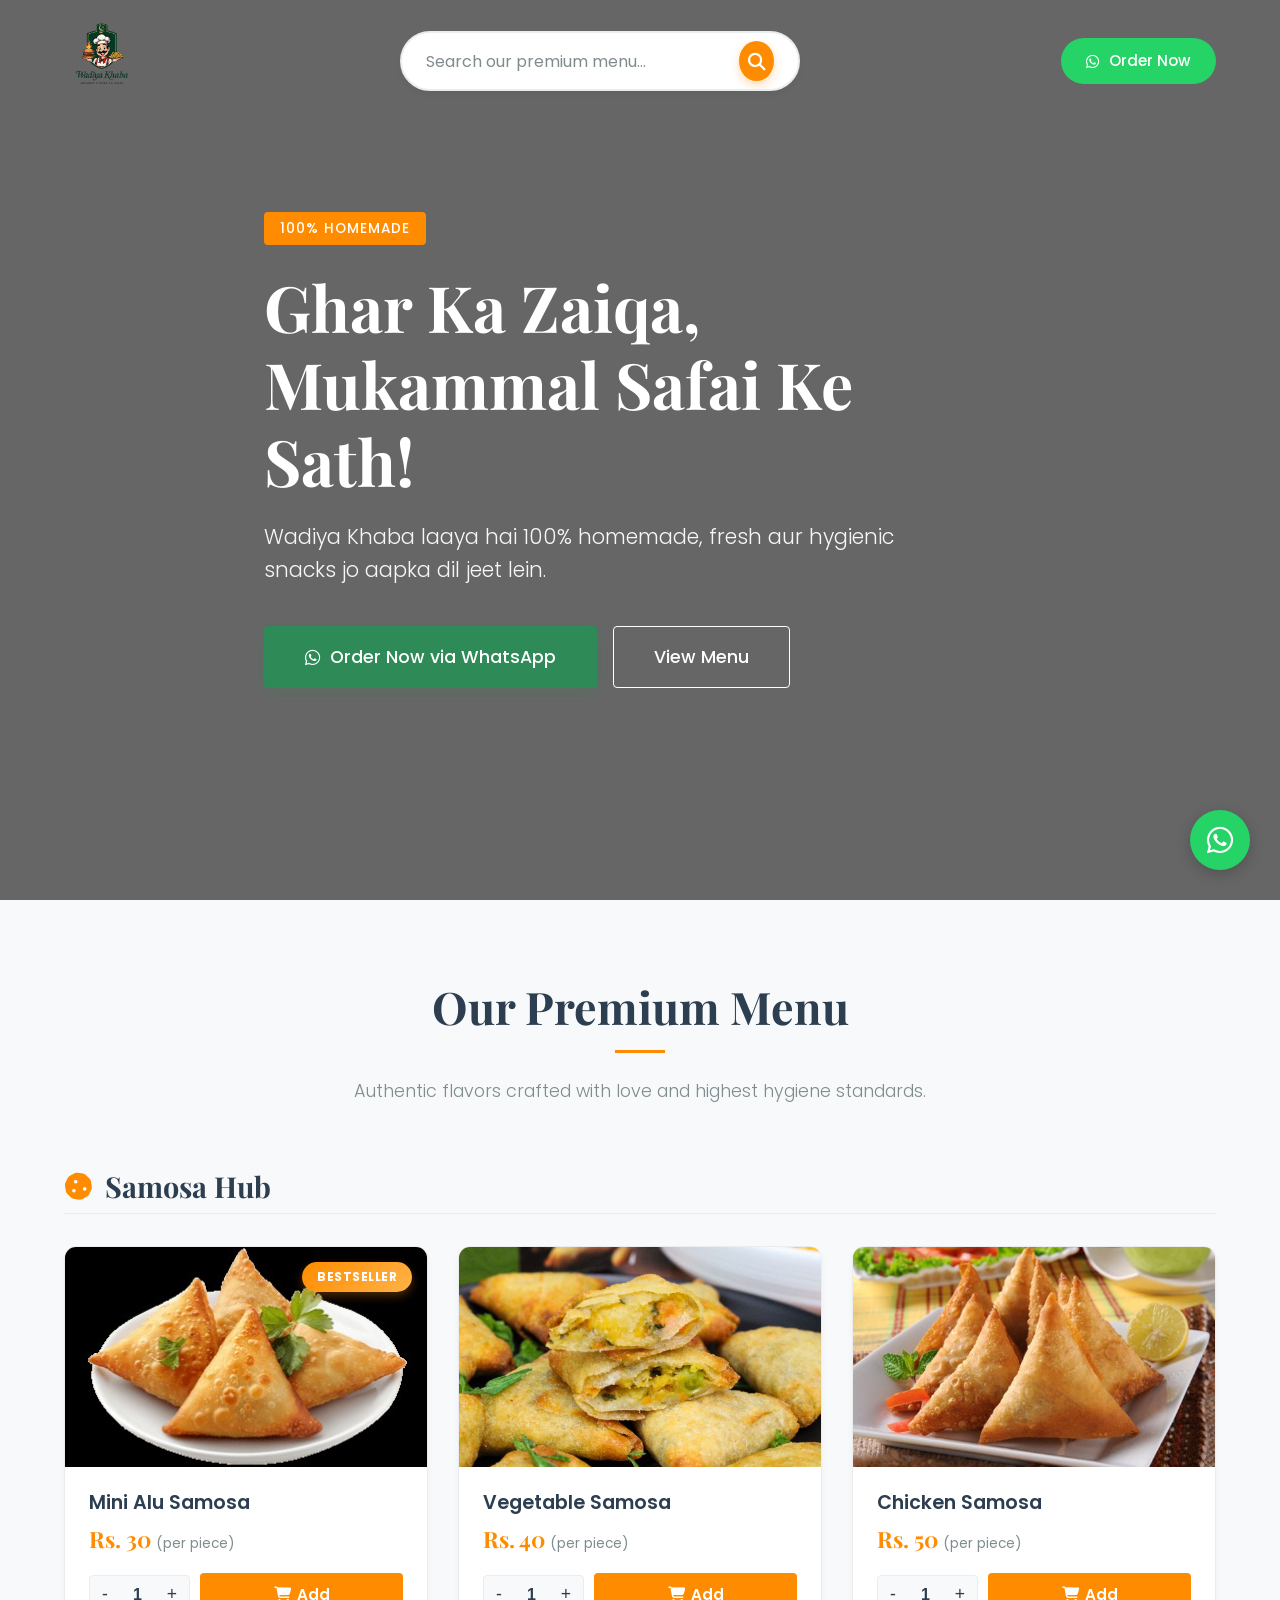
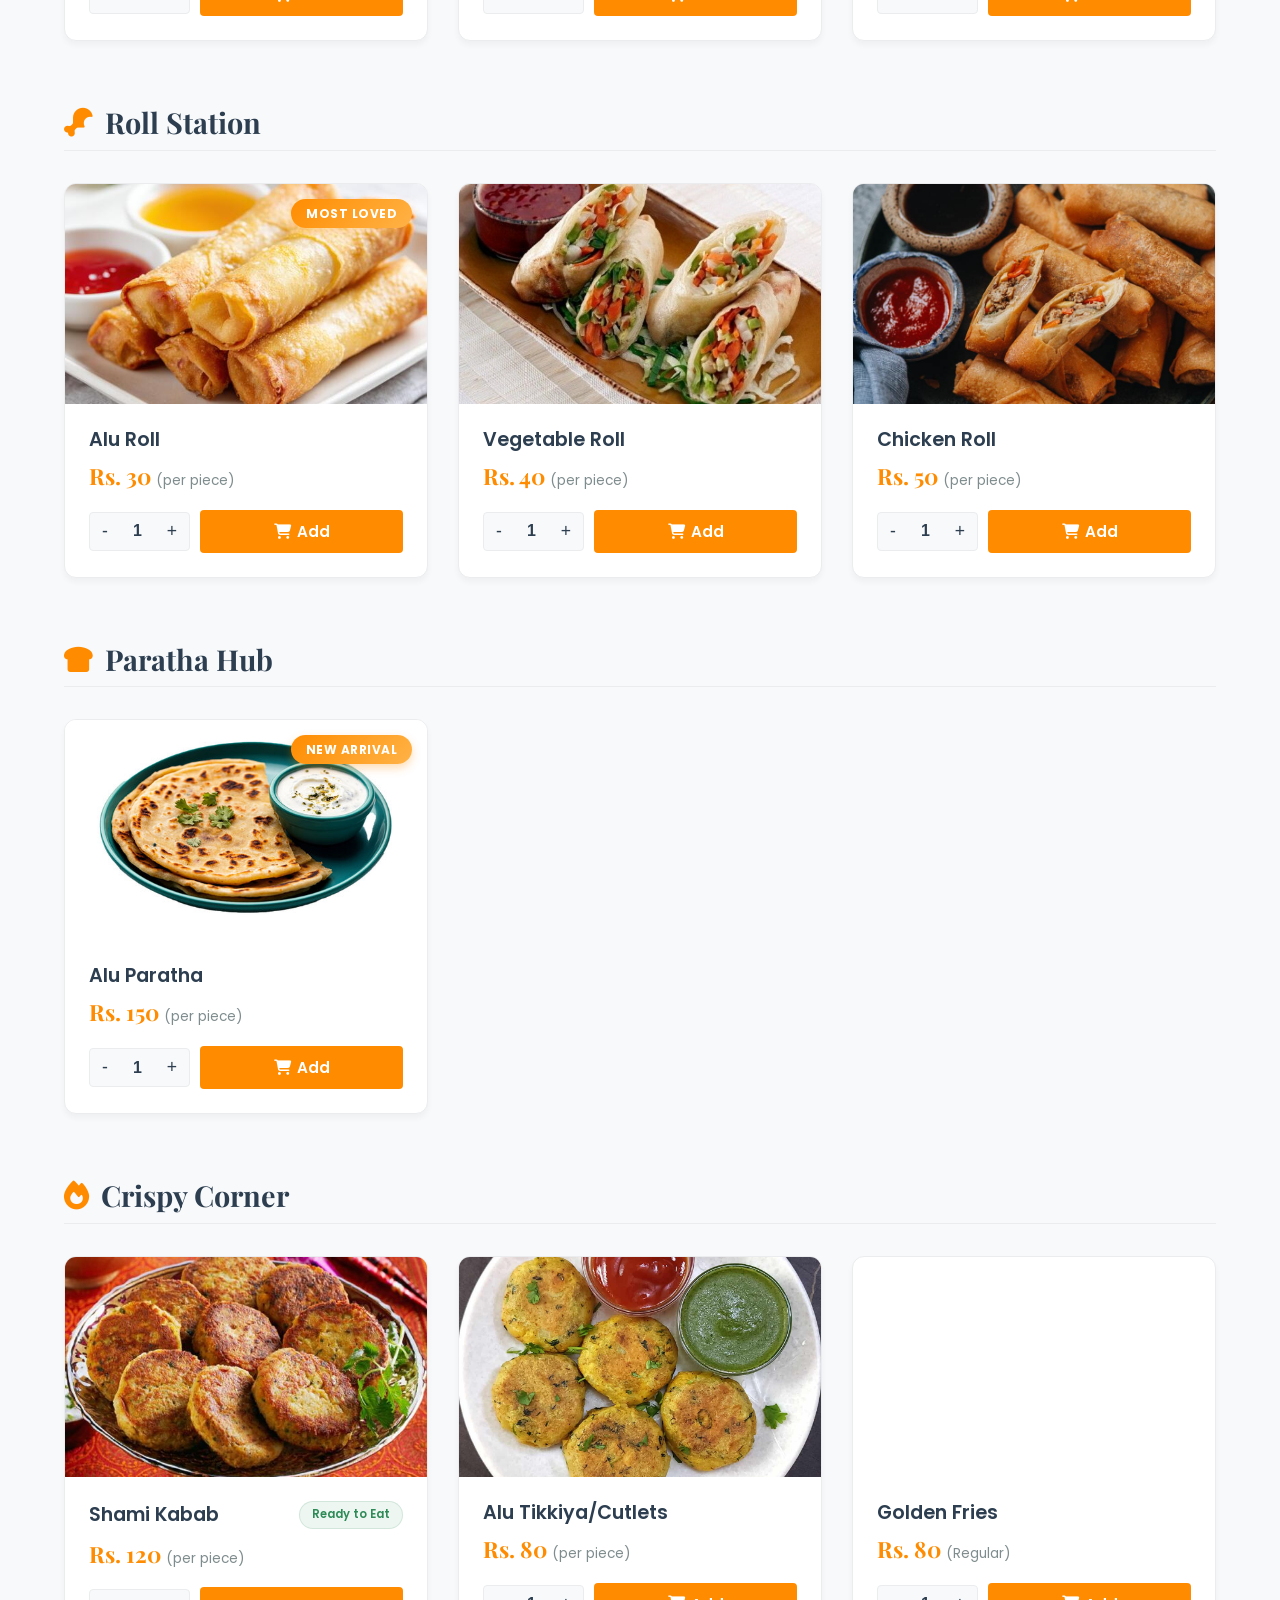
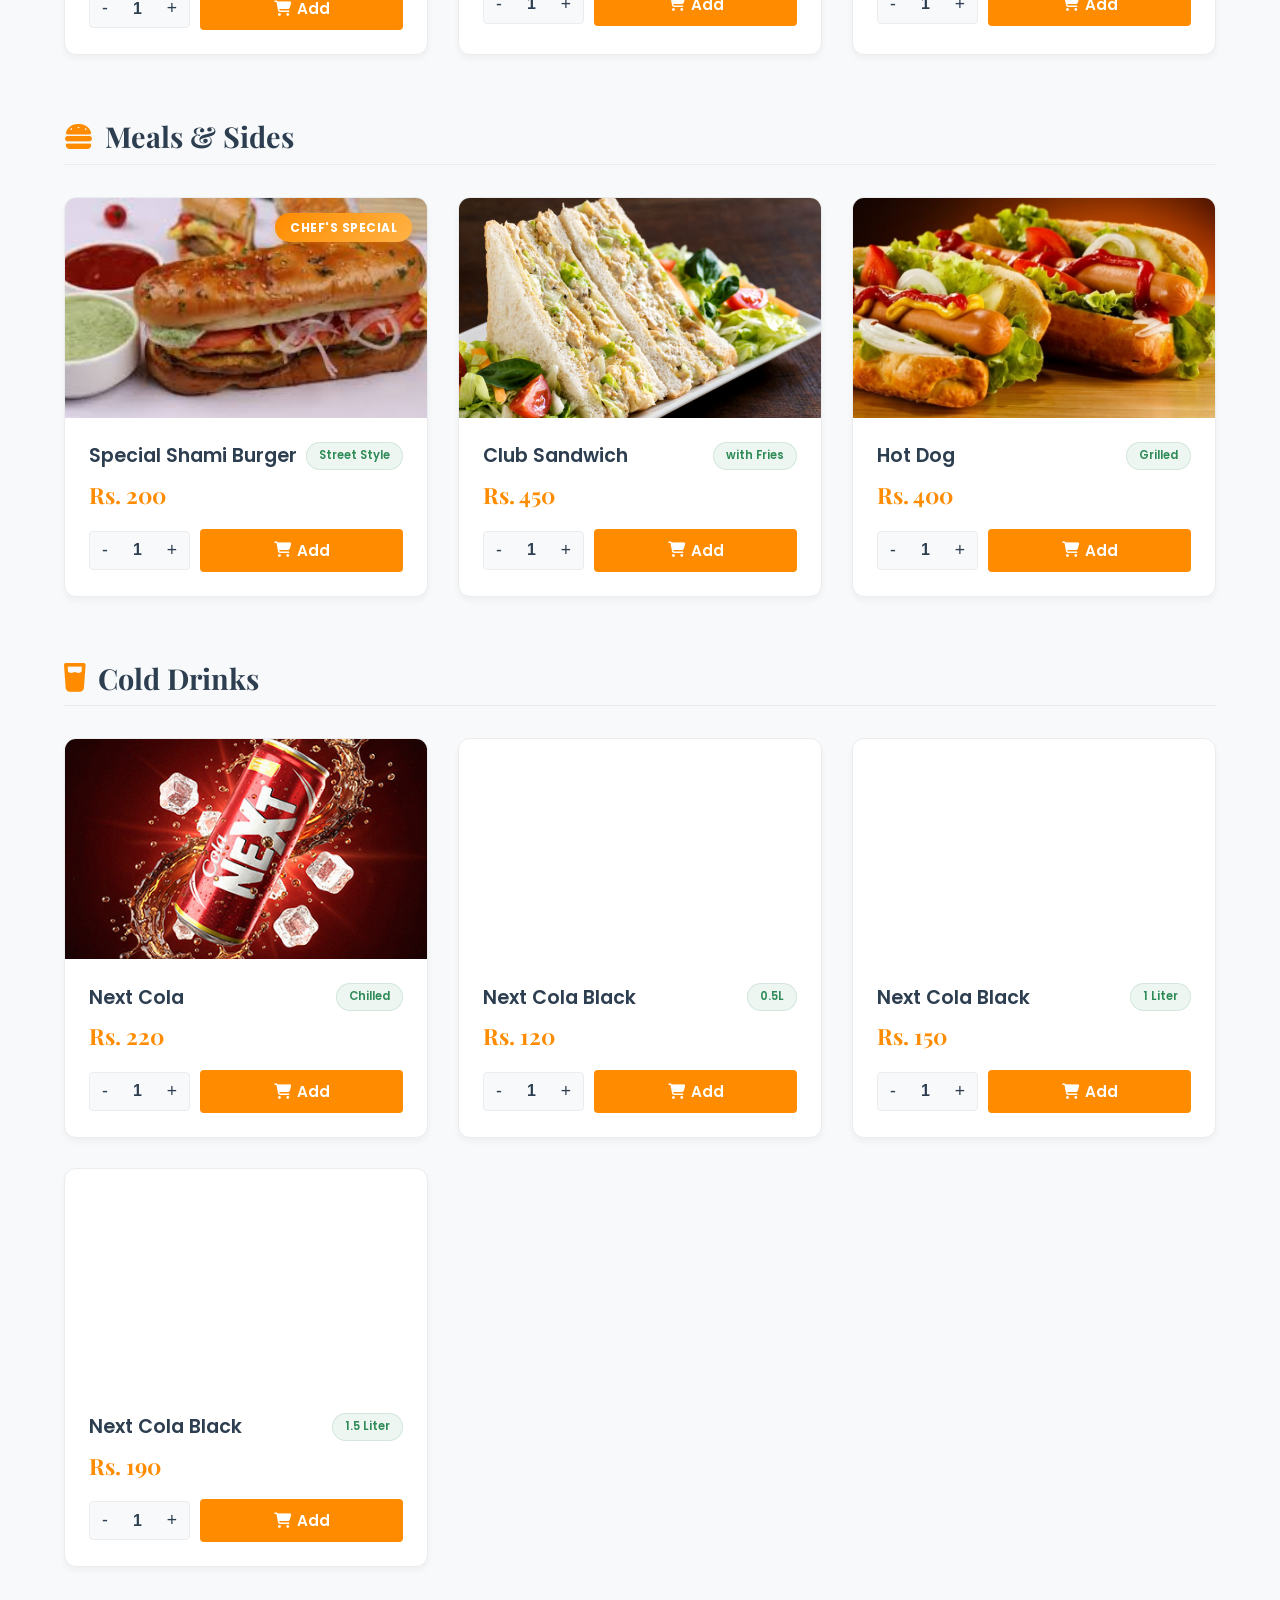
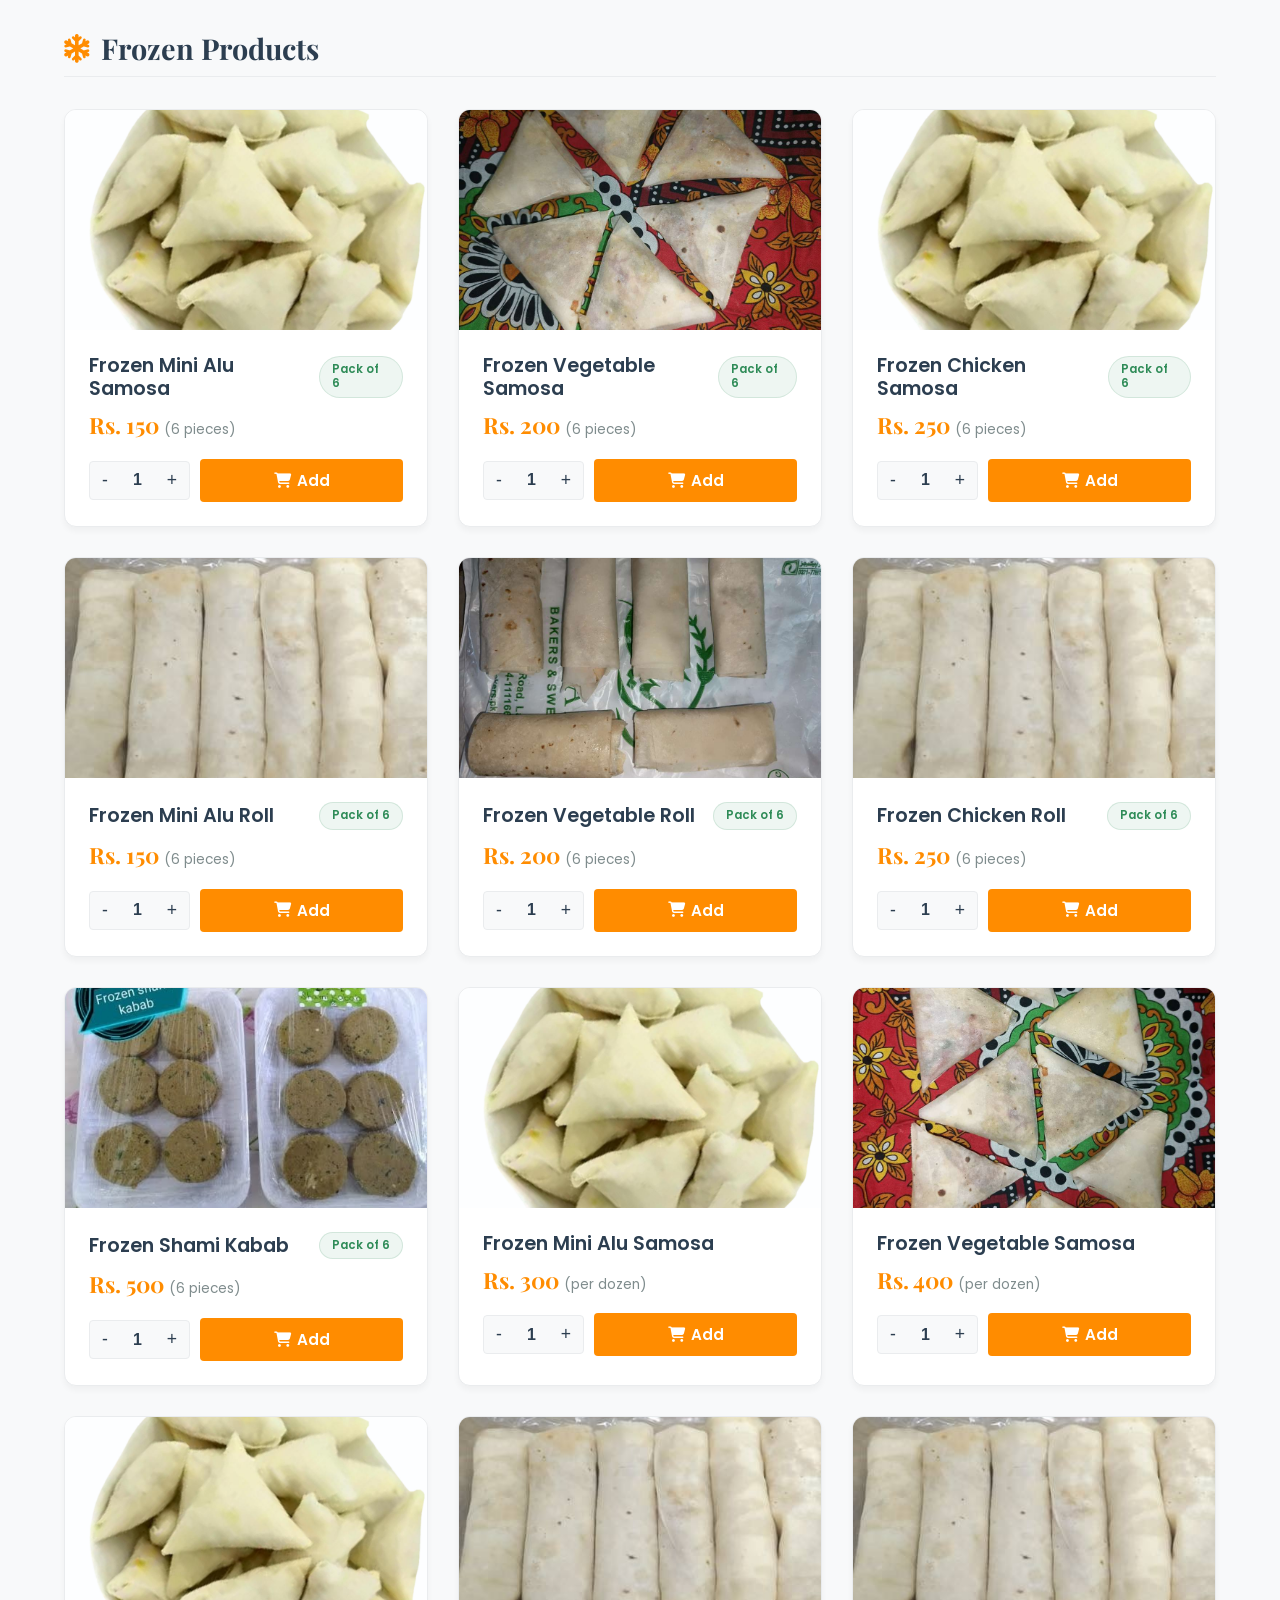
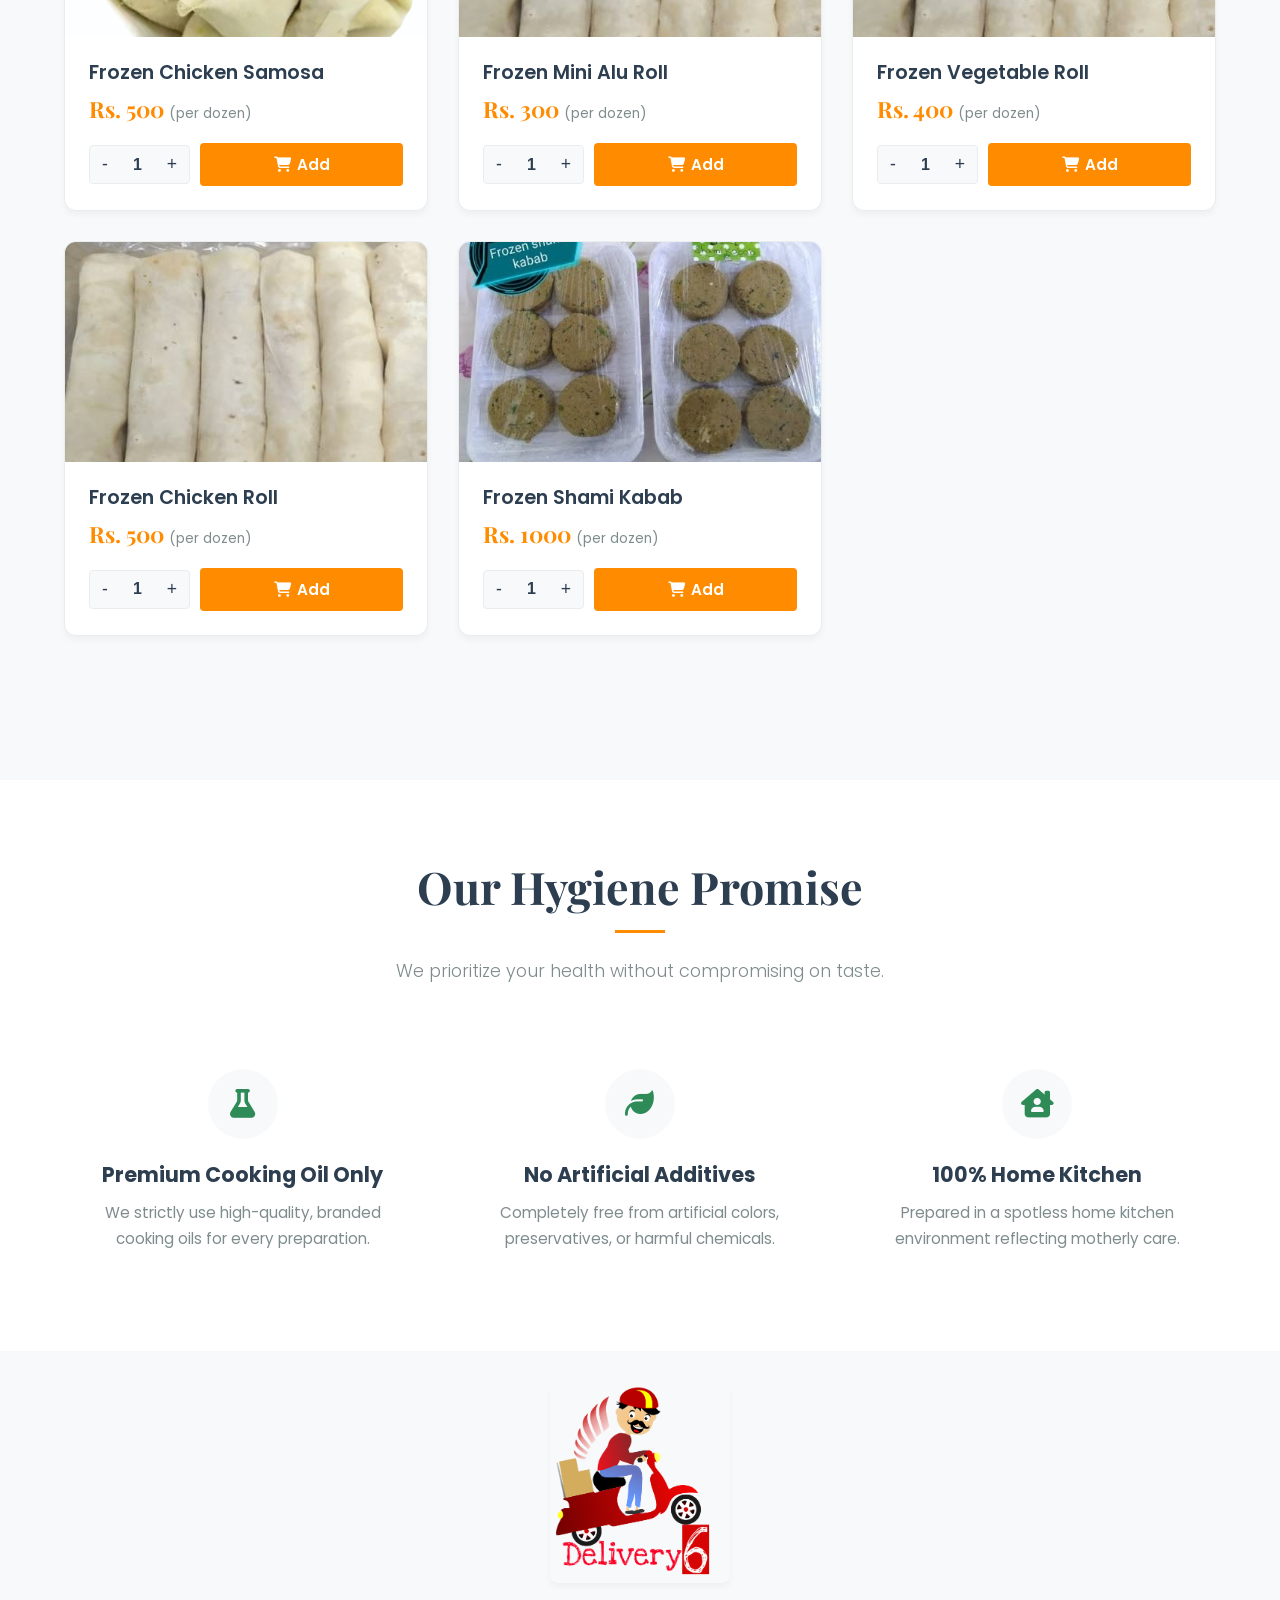
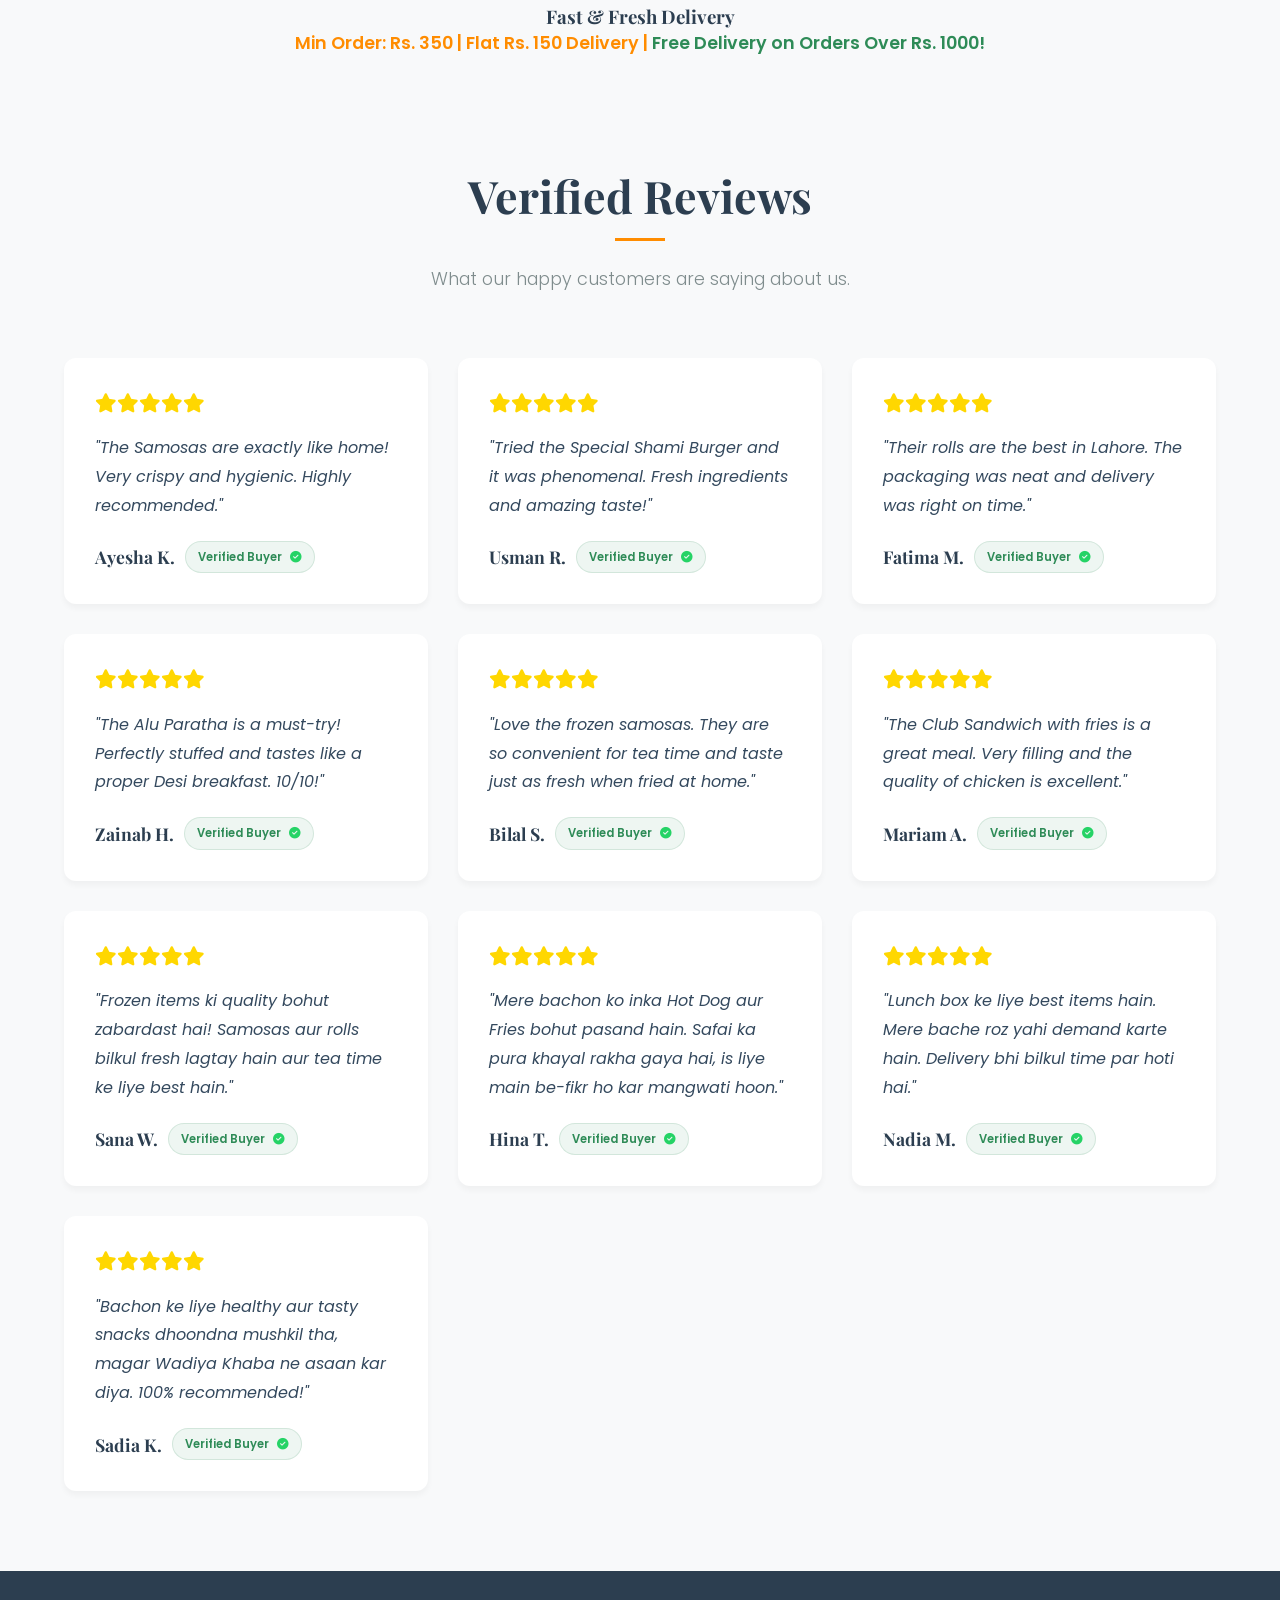
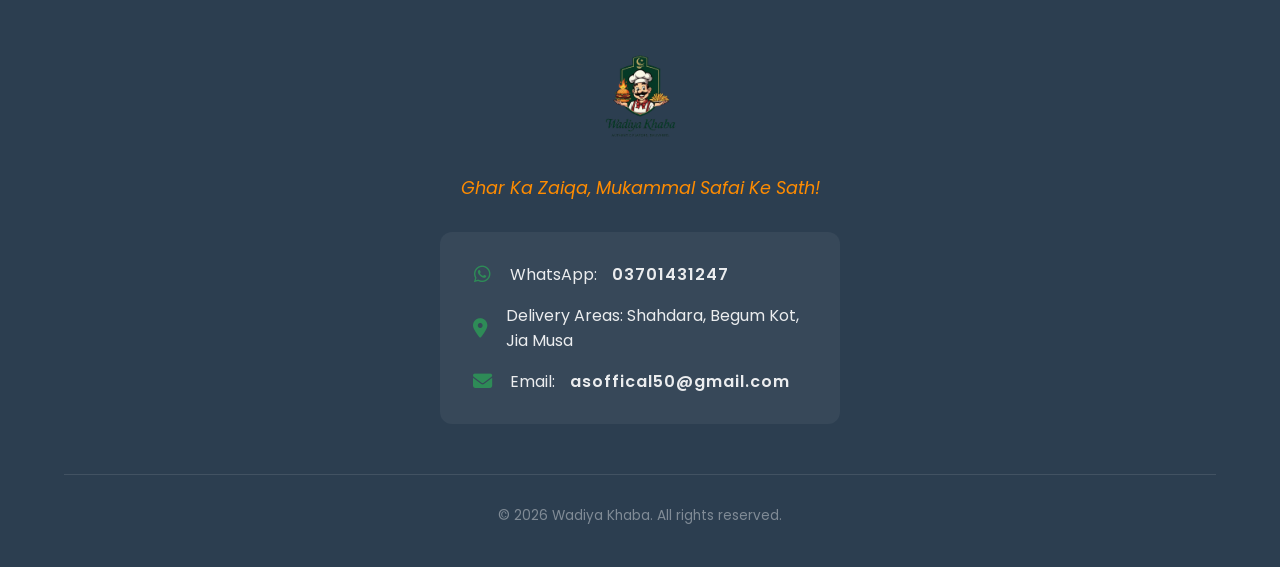
==== commit 0b53a626: "Update dozen-pack images with new optimized versions" ====
--- a/index.html
+++ b/index.html
@@ -570,7 +570,7 @@
                         </div>
                     </div>
                     <div class="menu-item-card">
-                        <div class="item-img" style="background-image: url('frozen-samosa.png');"></div>
+                        <div class="item-img" style="background-image: url('Frozen_Veg_Samosa_Dozen.jpg');"></div>
                         <div class="item-content">
                             <h4>Frozen Vegetable Samosa</h4>
                             <p class="price">Rs. 400 <span class="unit">(per dozen)</span></p>
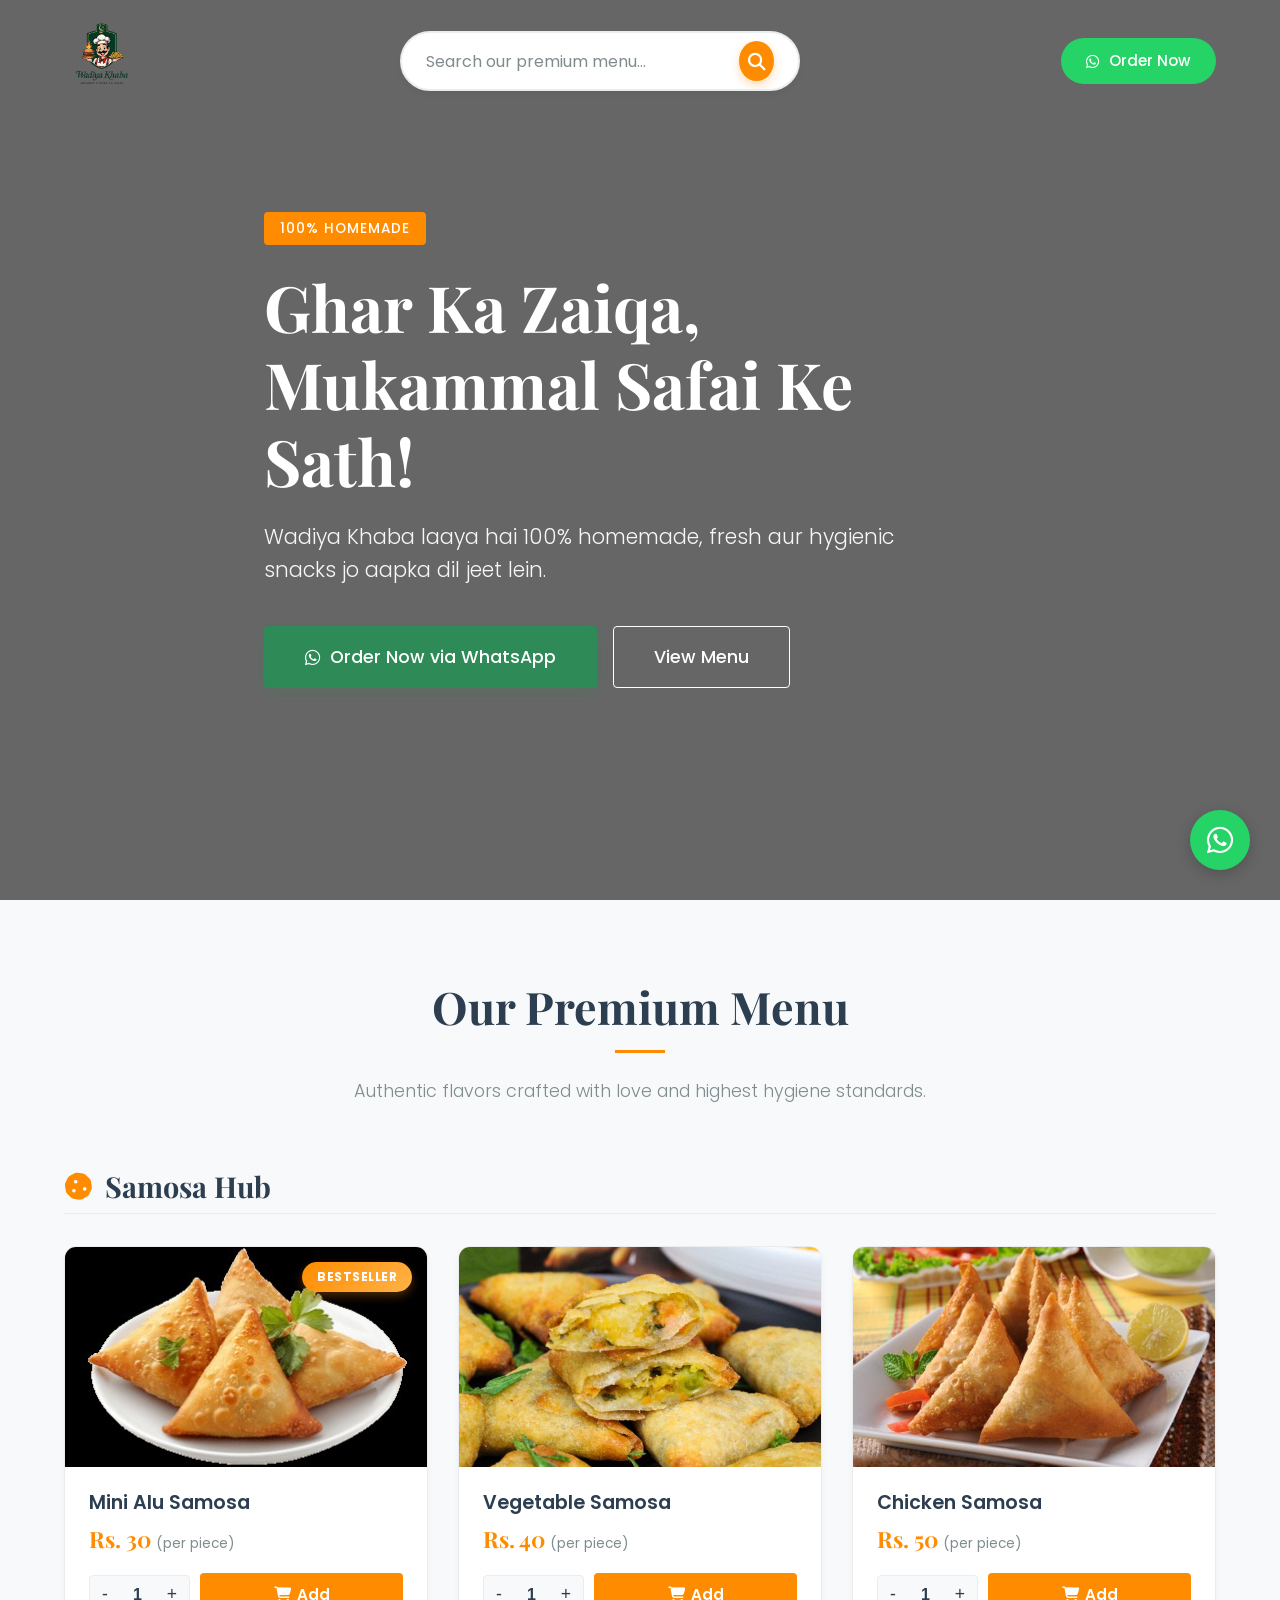
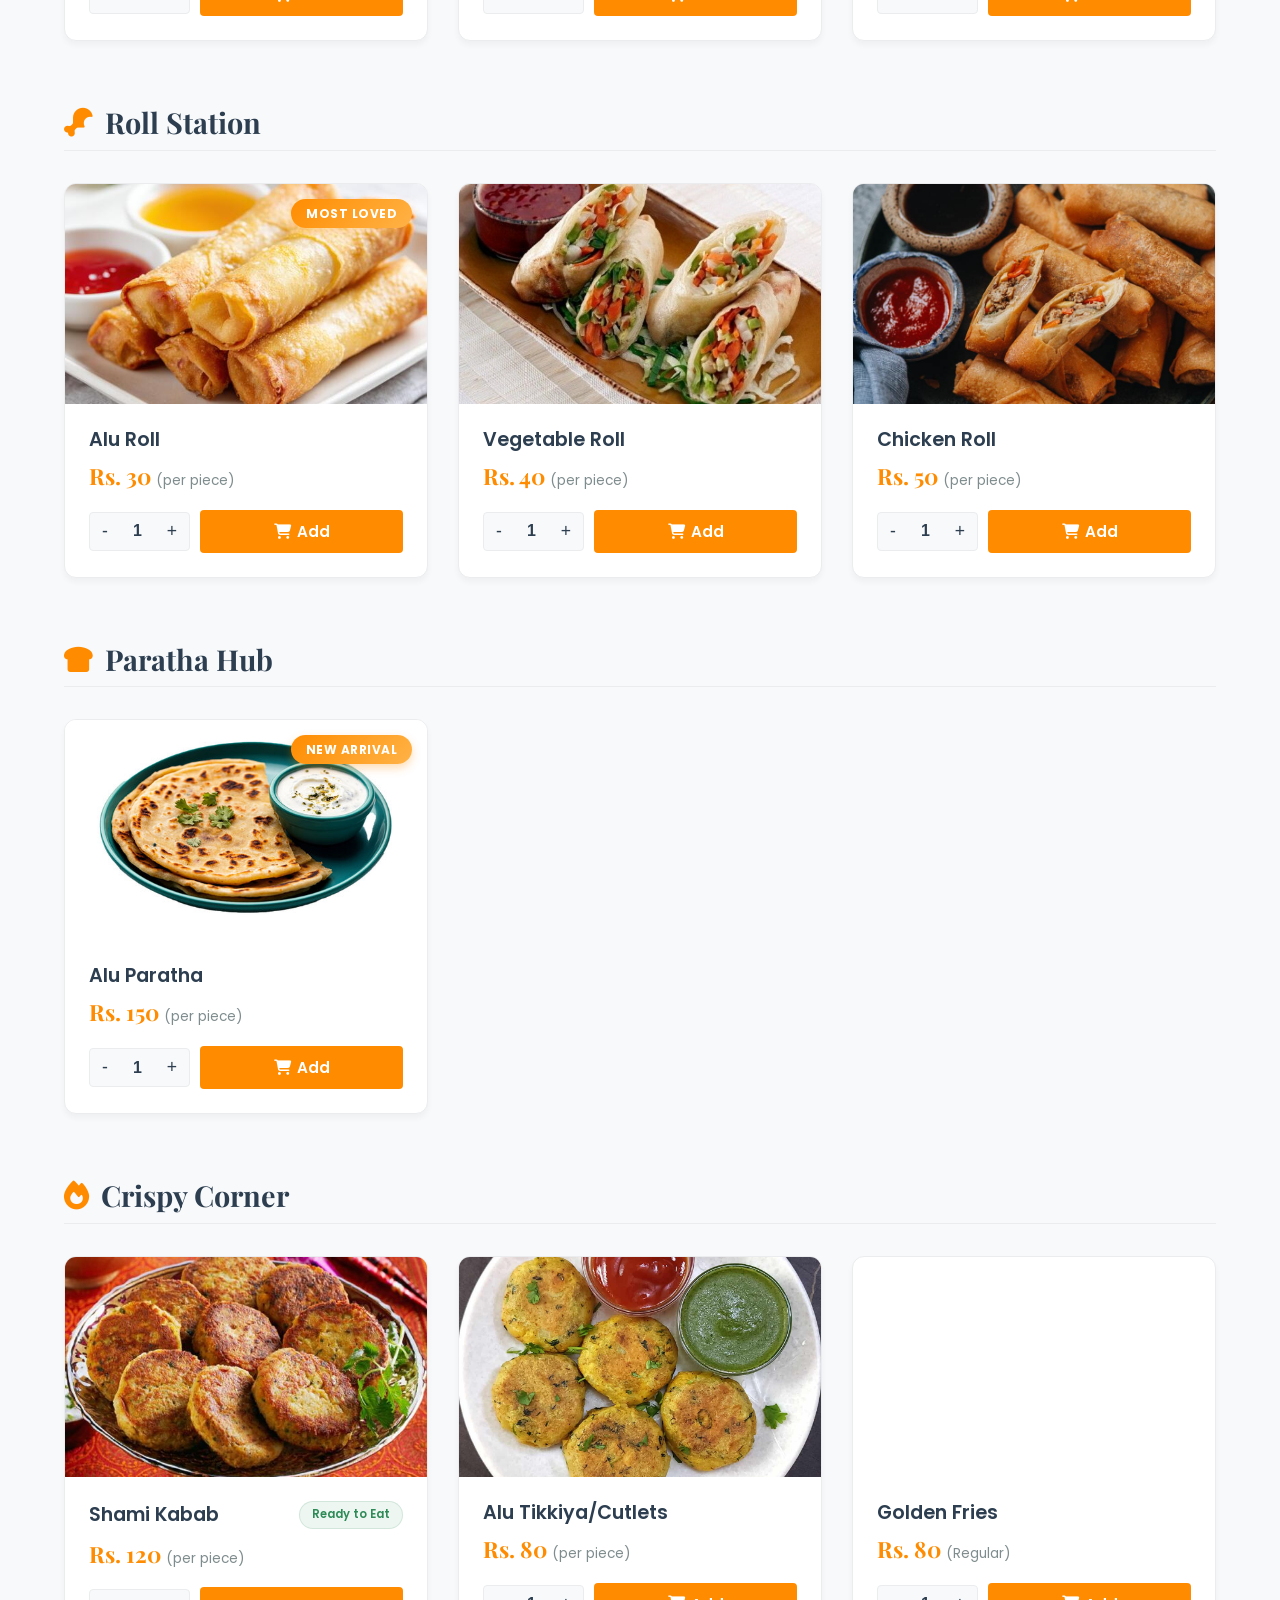
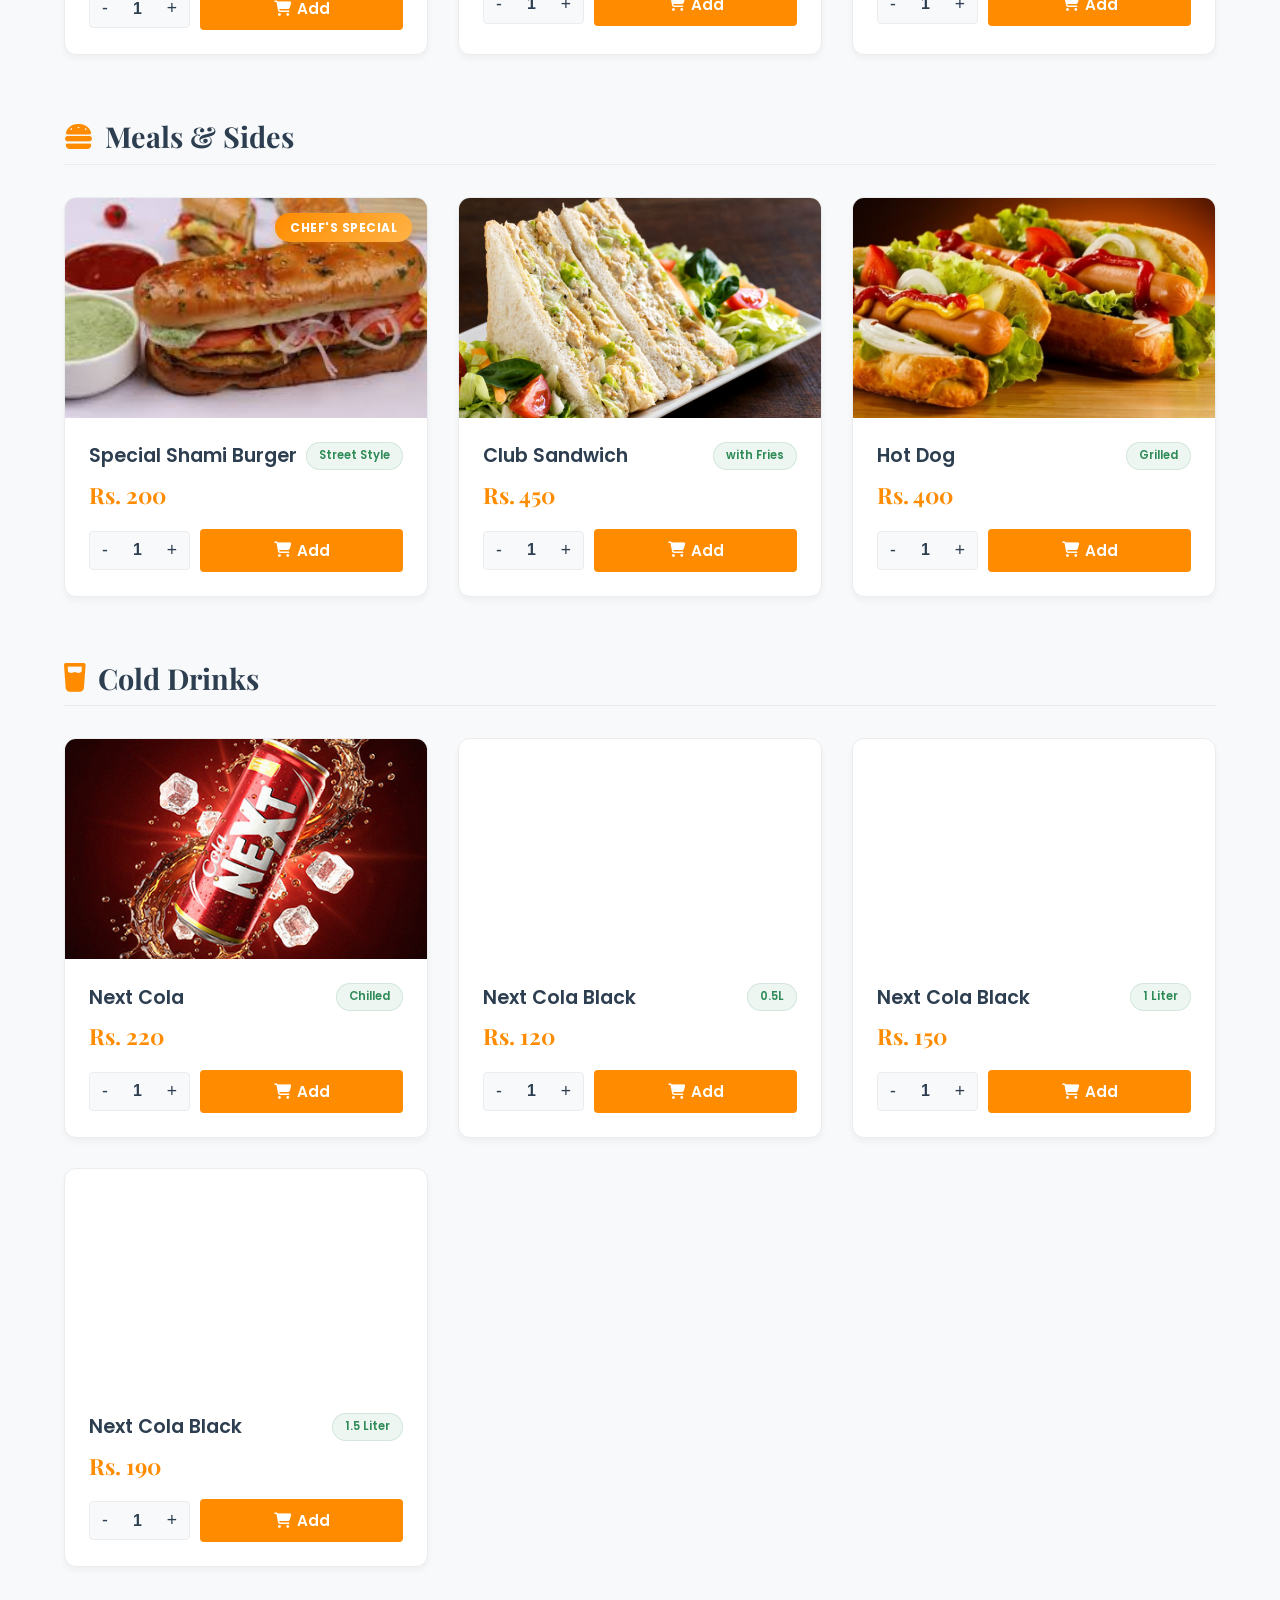
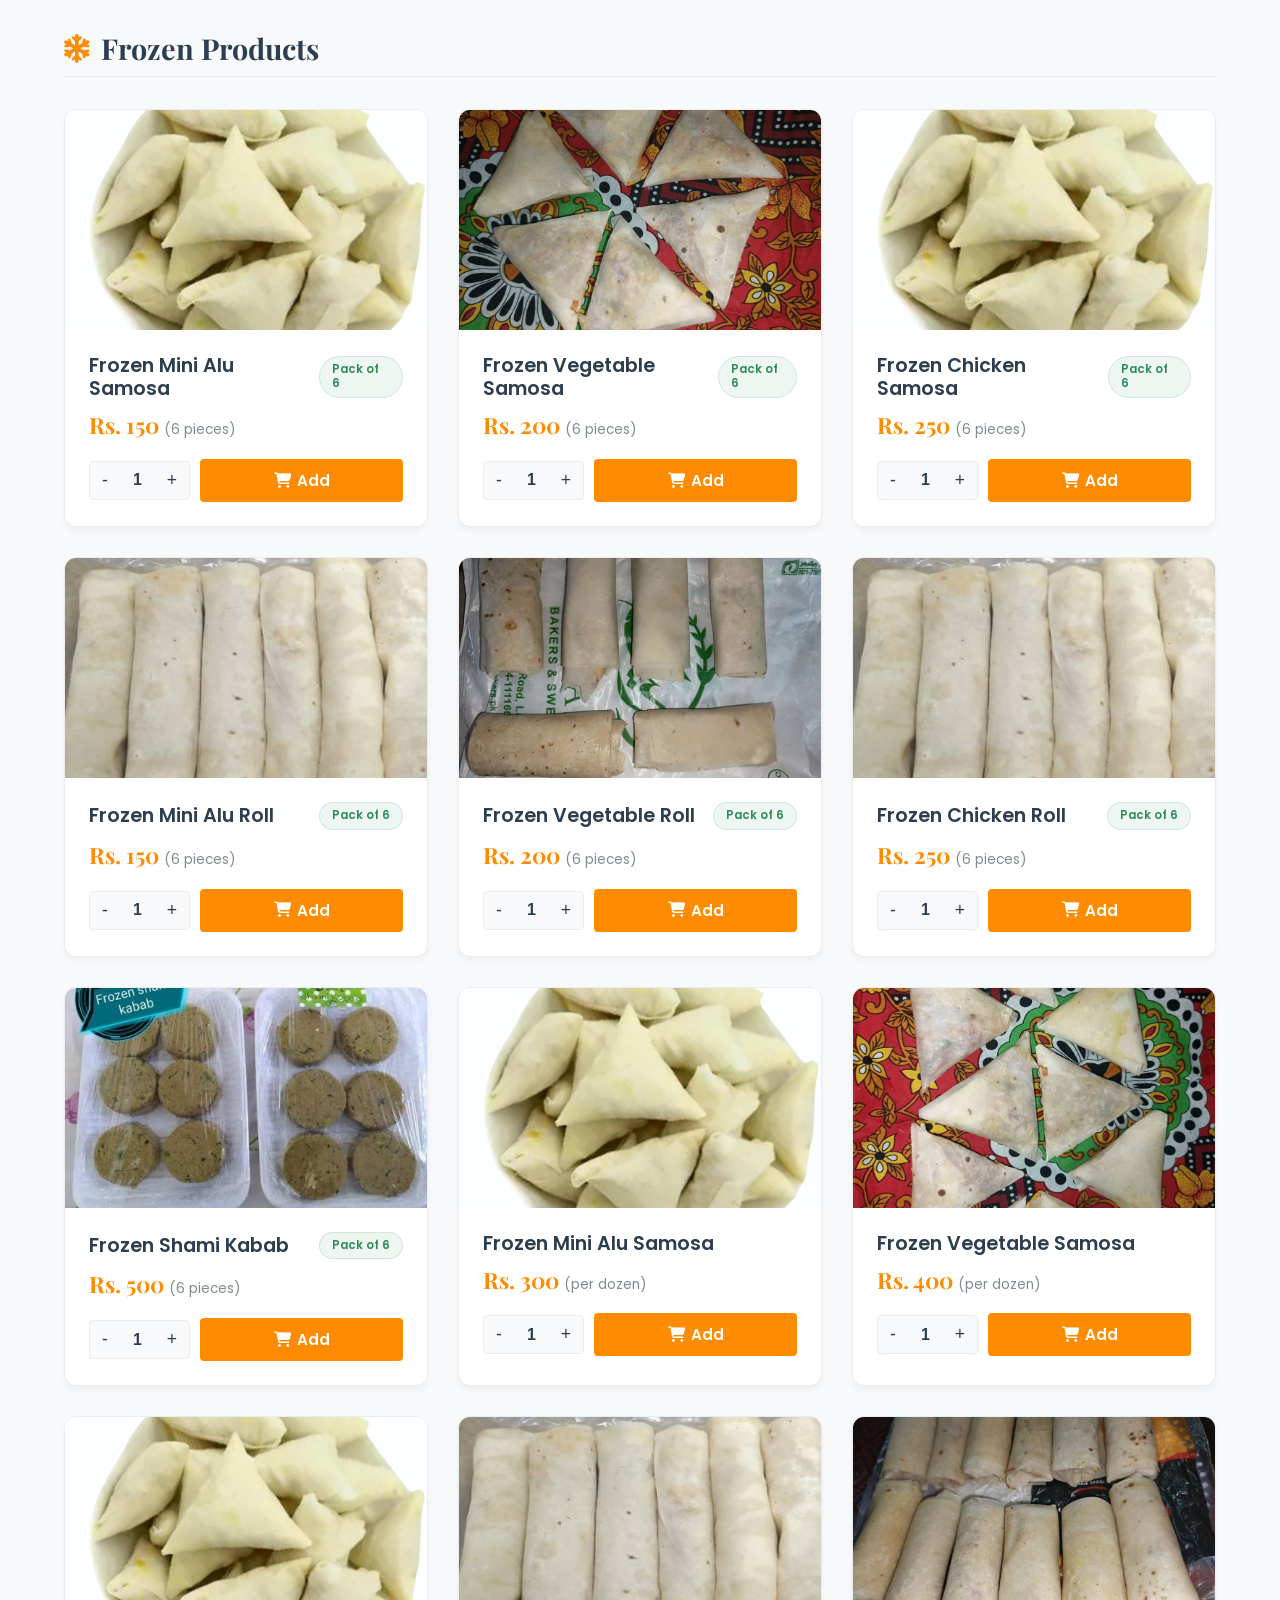
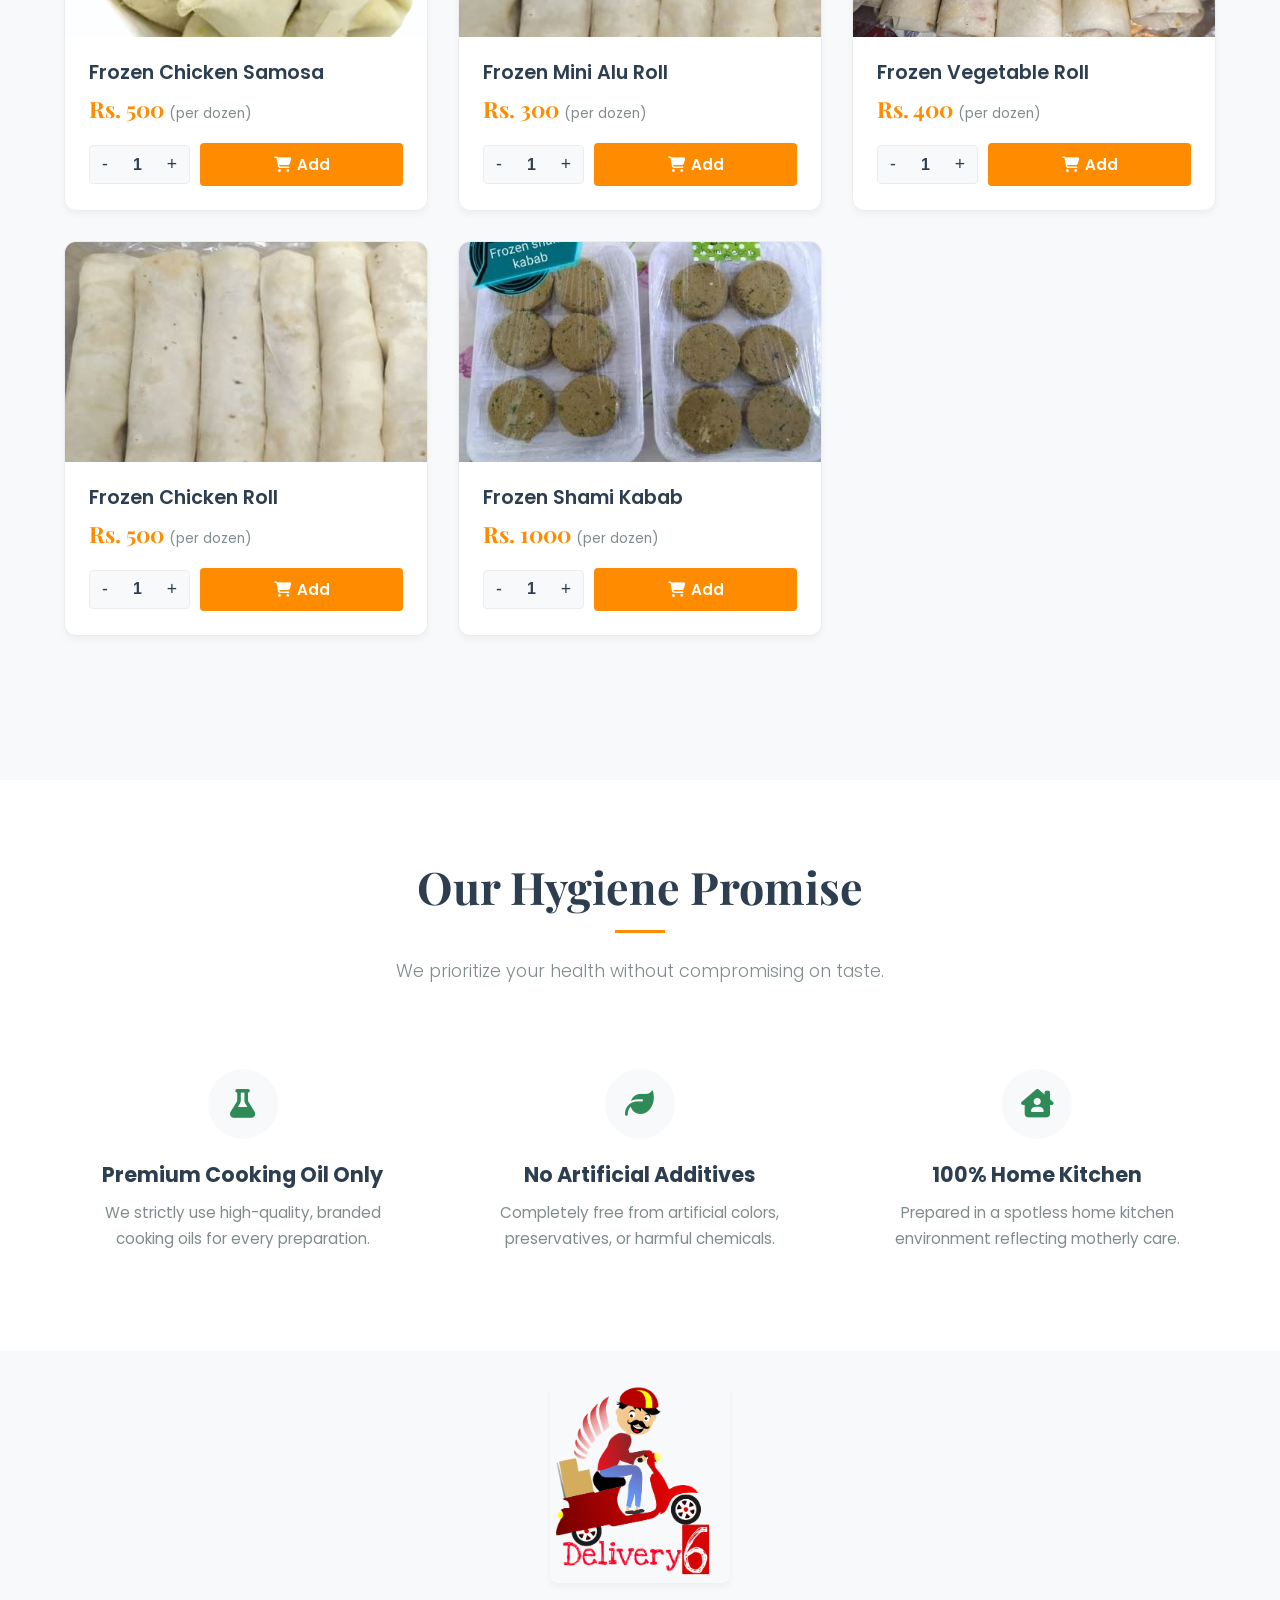
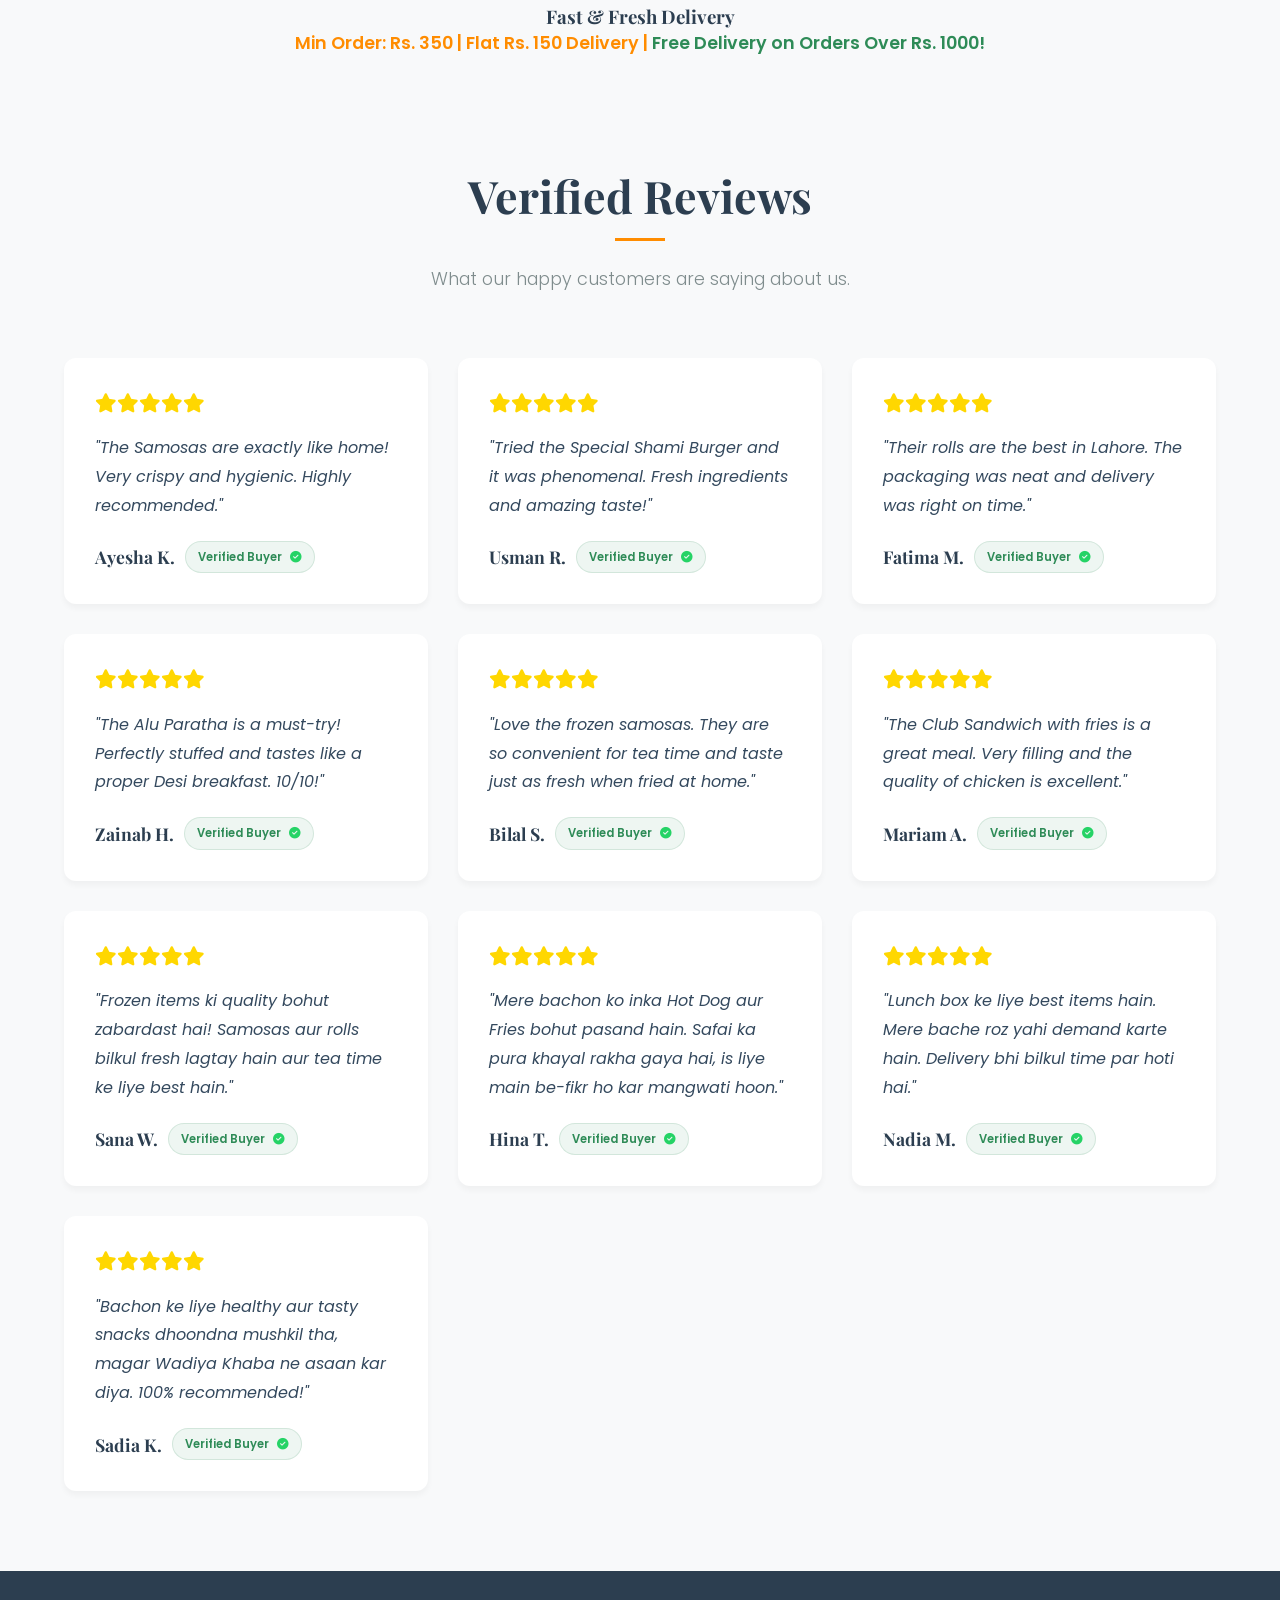
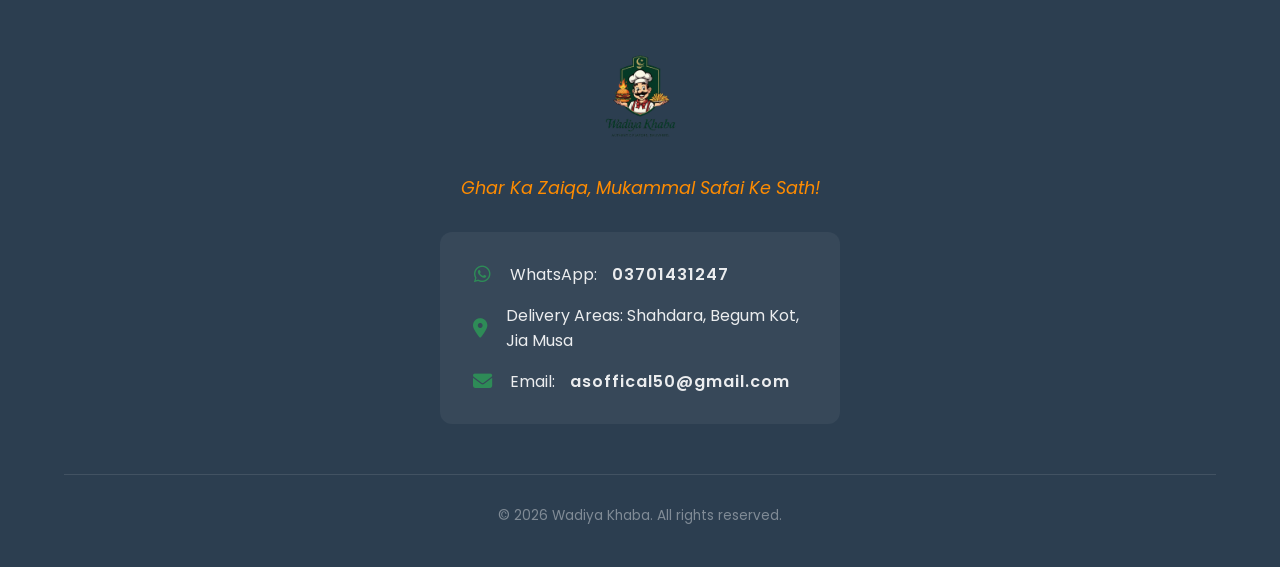
==== commit e878bfe2: "Fix remaining image link for frozen veg roll dozen" ====
--- a/index.html
+++ b/index.html
@@ -622,7 +622,7 @@
                         </div>
                     </div>
                     <div class="menu-item-card">
-                        <div class="item-img" style="background-image: url('frozen-roll.jpg');"></div>
+                        <div class="item-img" style="background-image: url('Frozen_Veg_Roll_Dozen.jpg');"></div>
                         <div class="item-content">
                             <h4>Frozen Vegetable Roll</h4>
                             <p class="price">Rs. 400 <span class="unit">(per dozen)</span></p>
